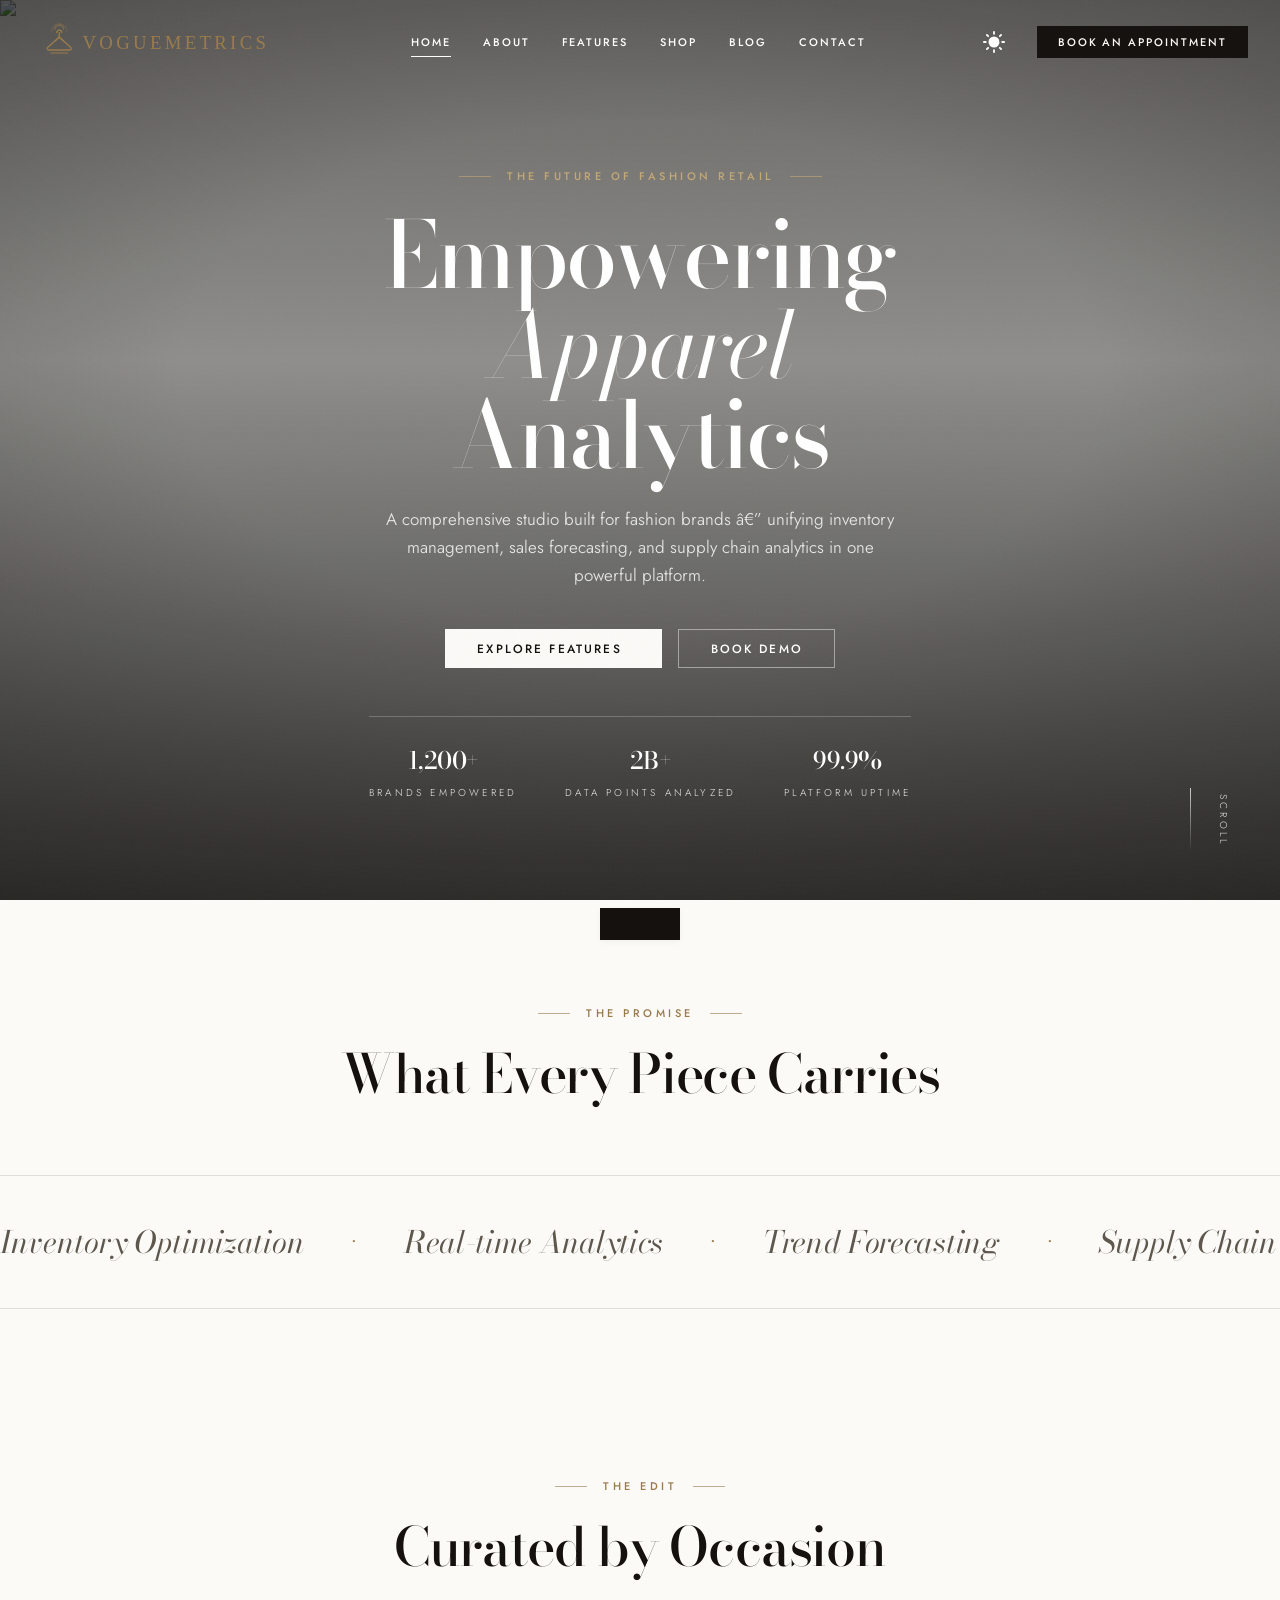
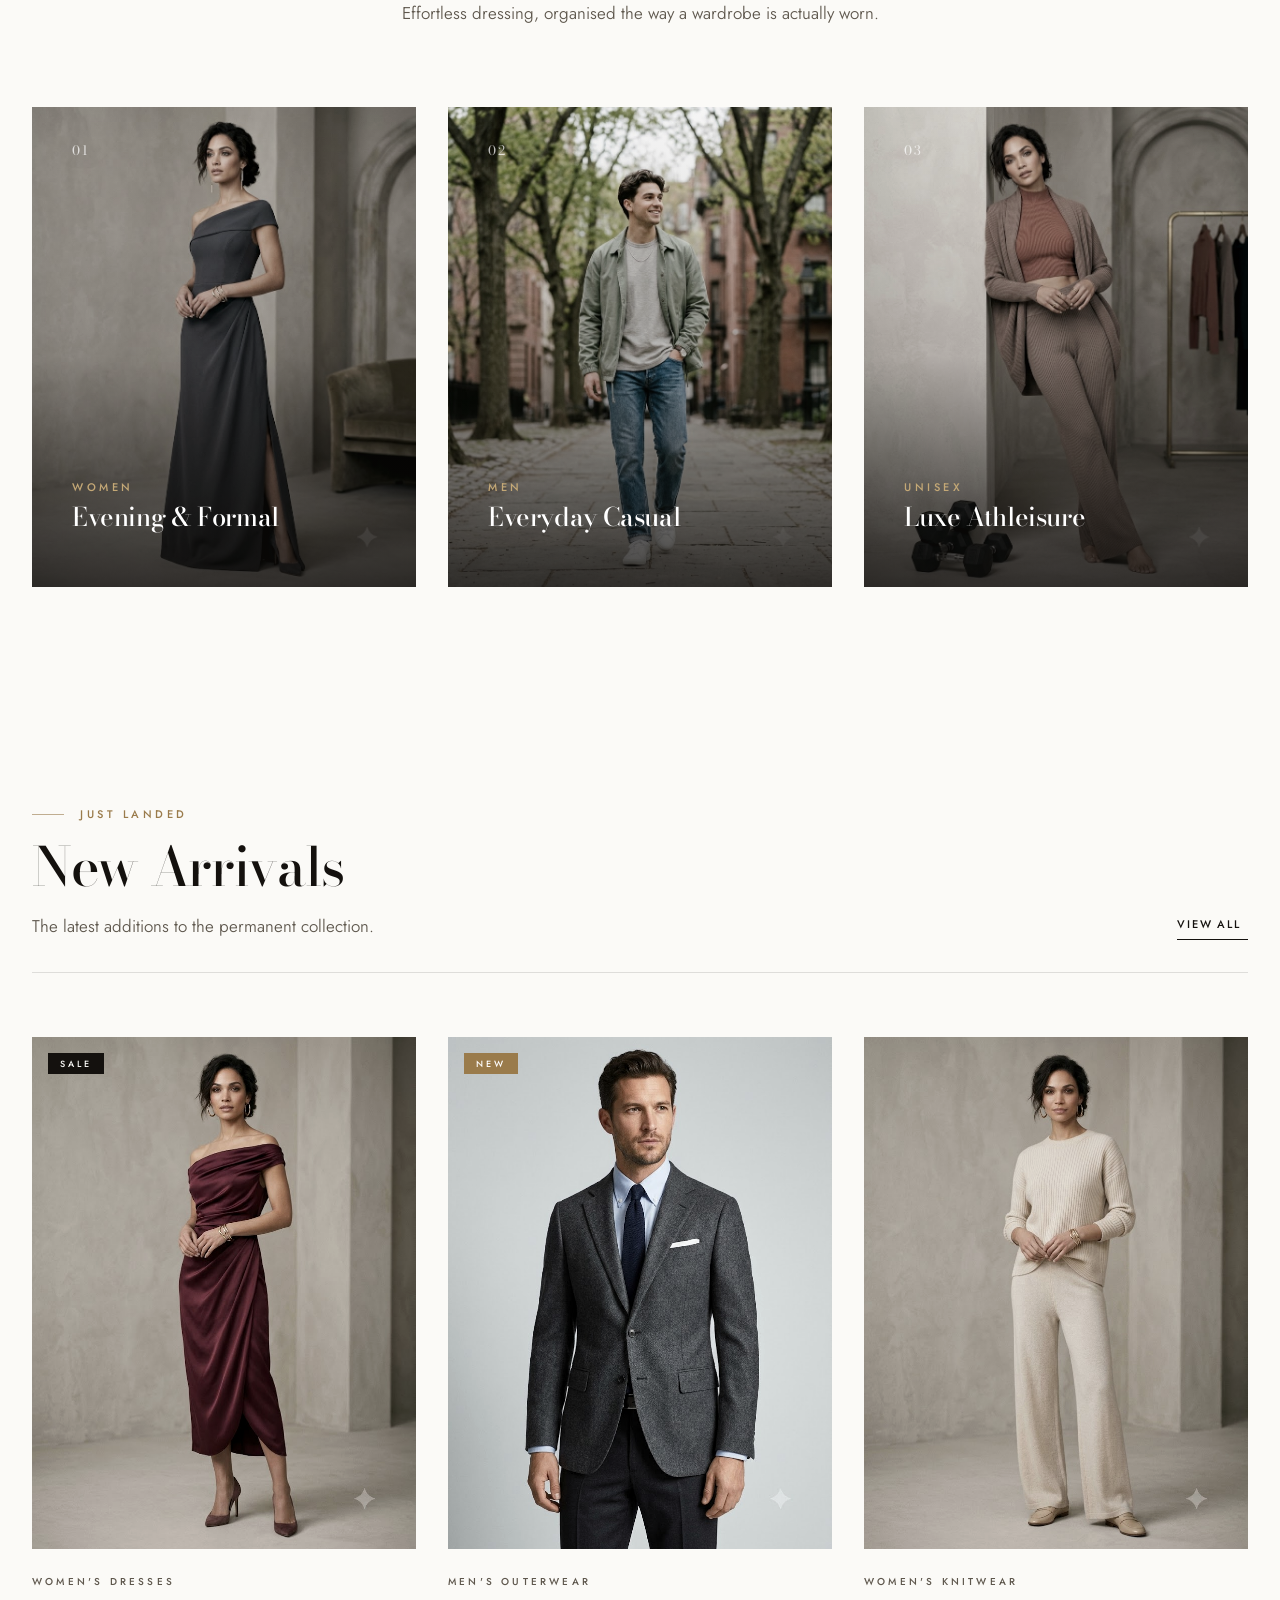
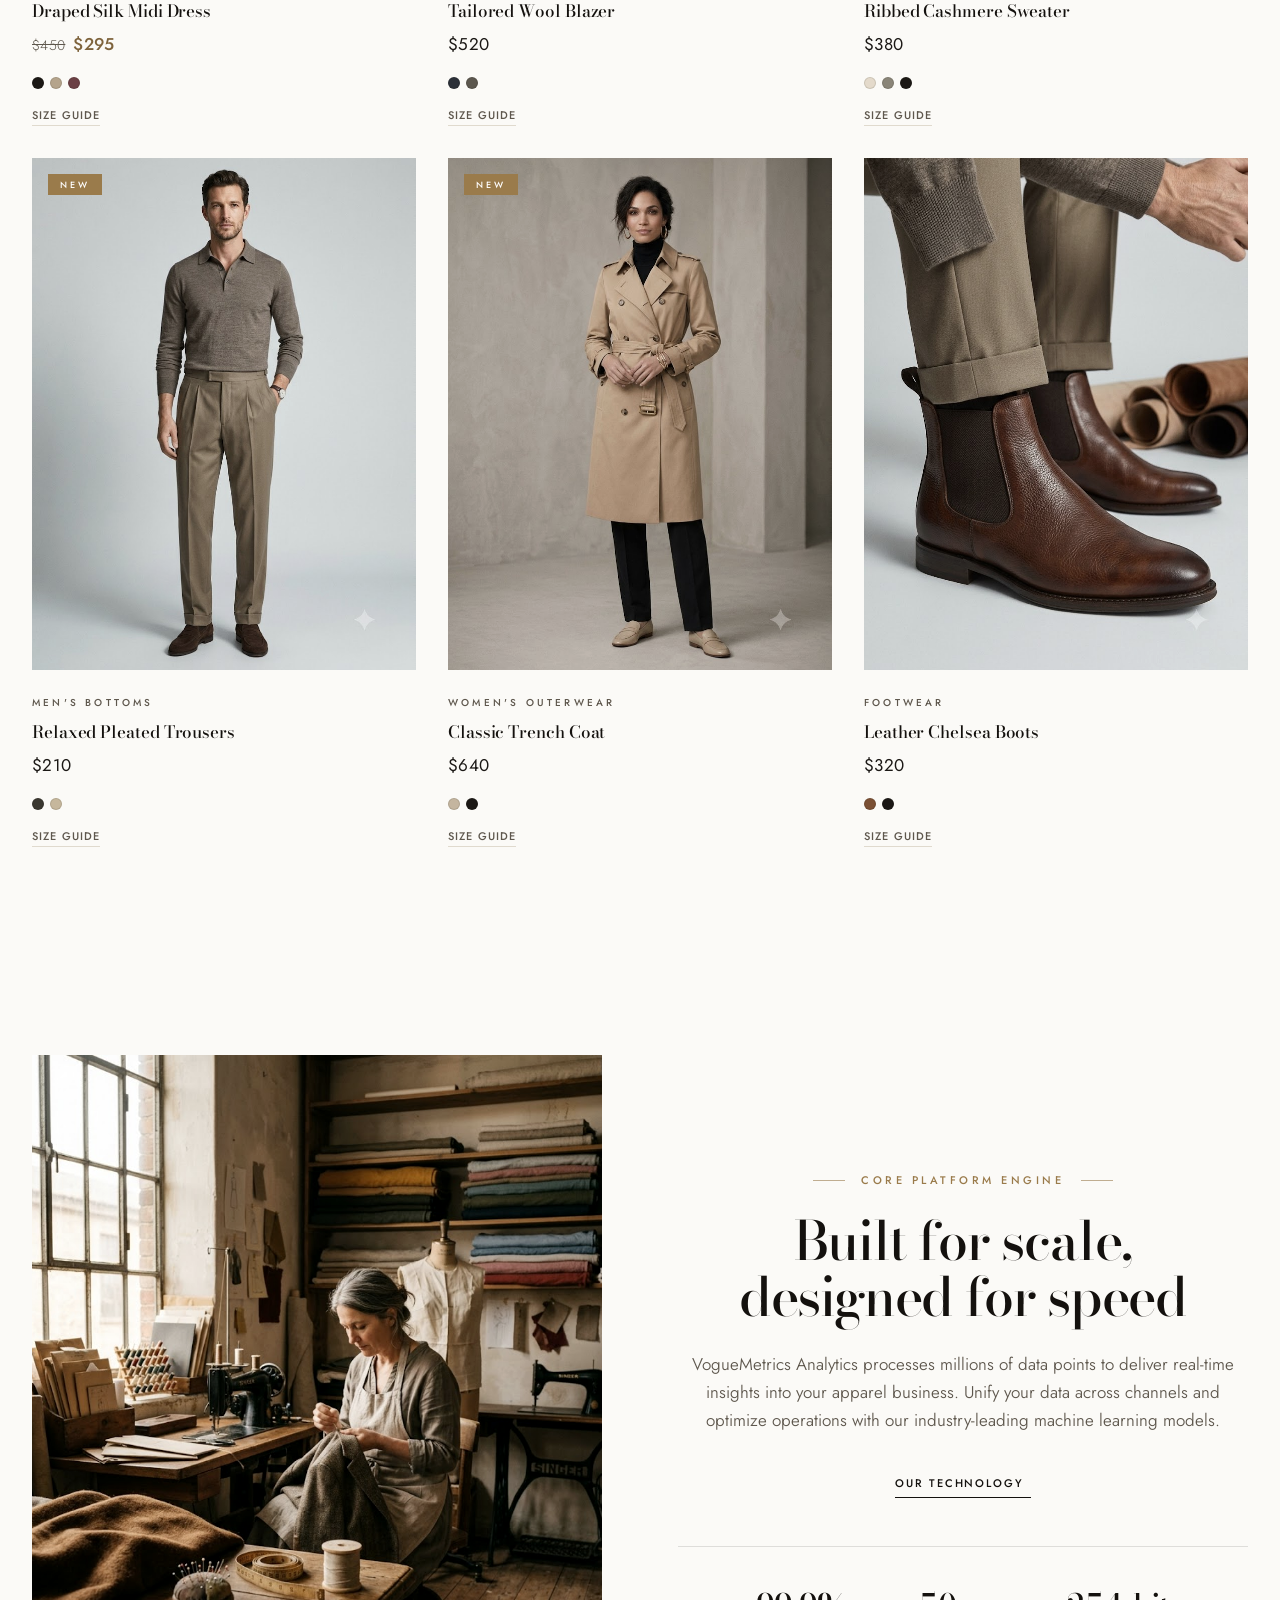
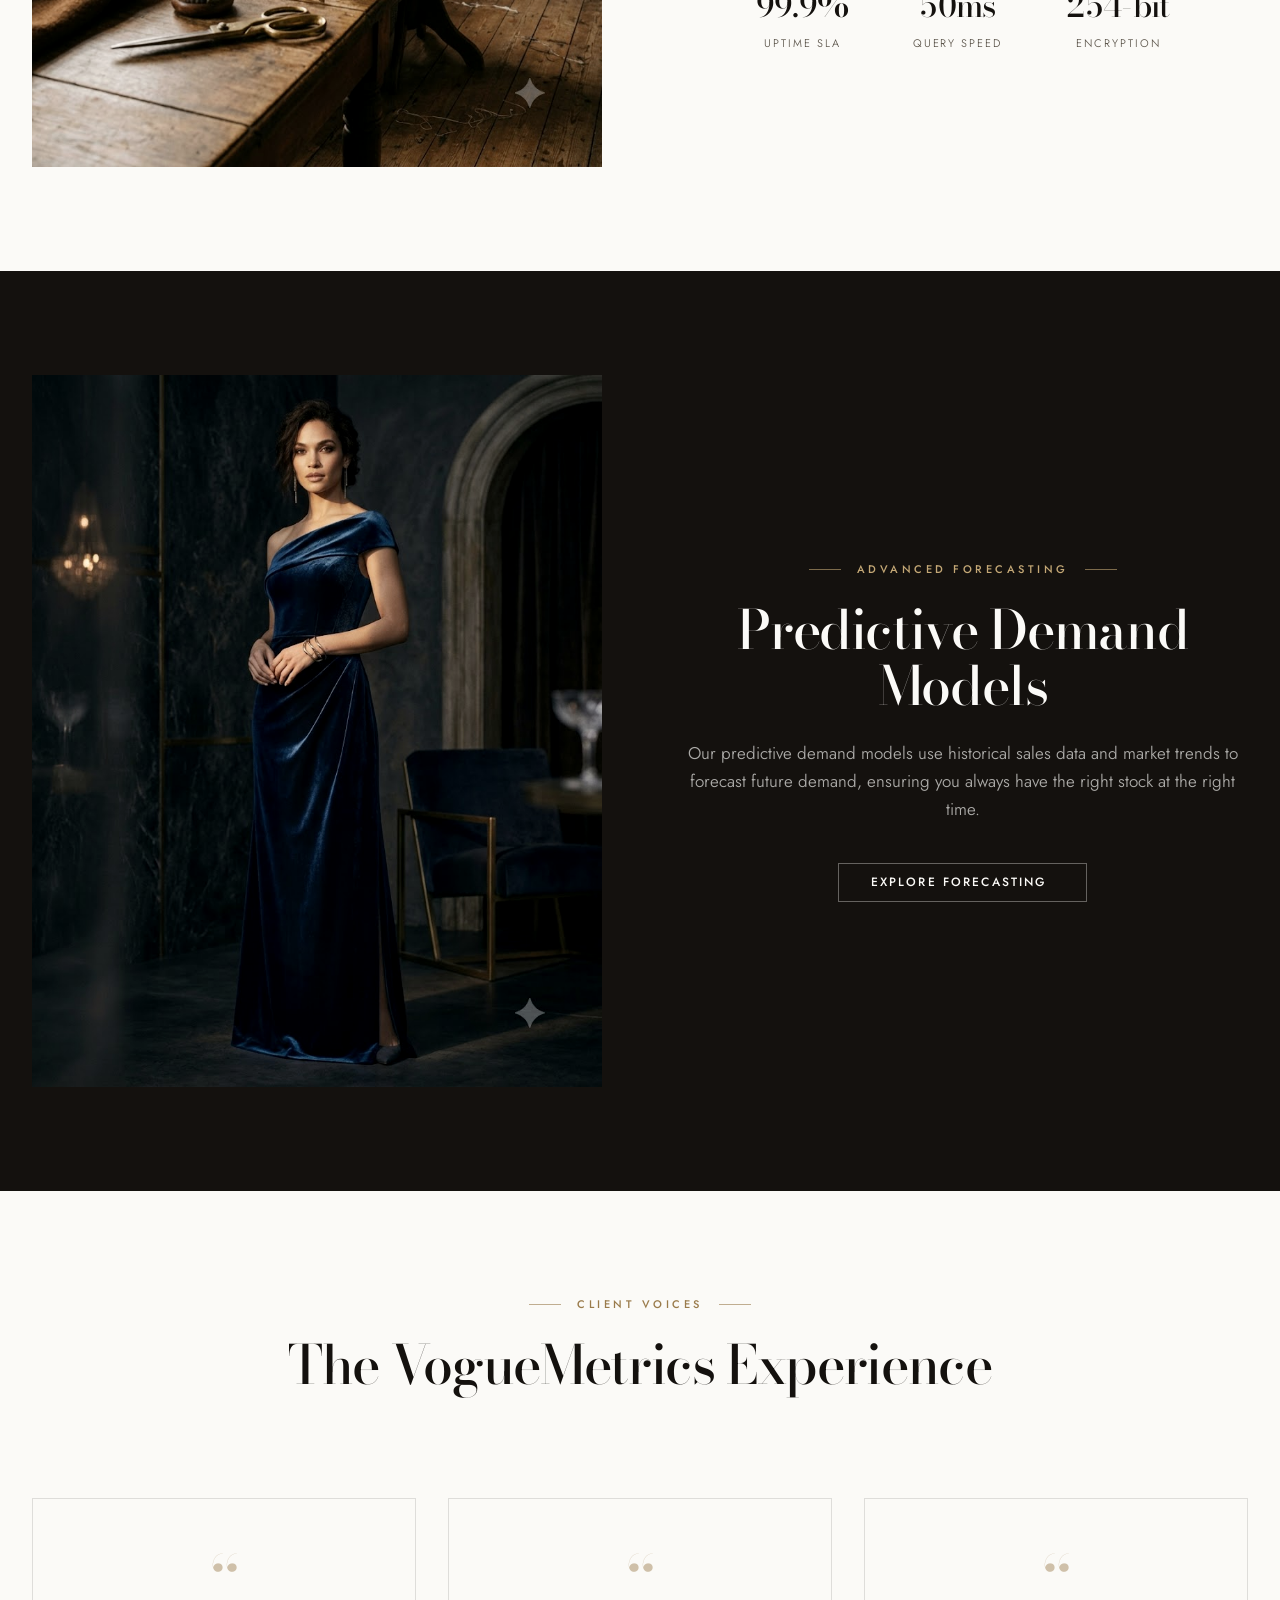
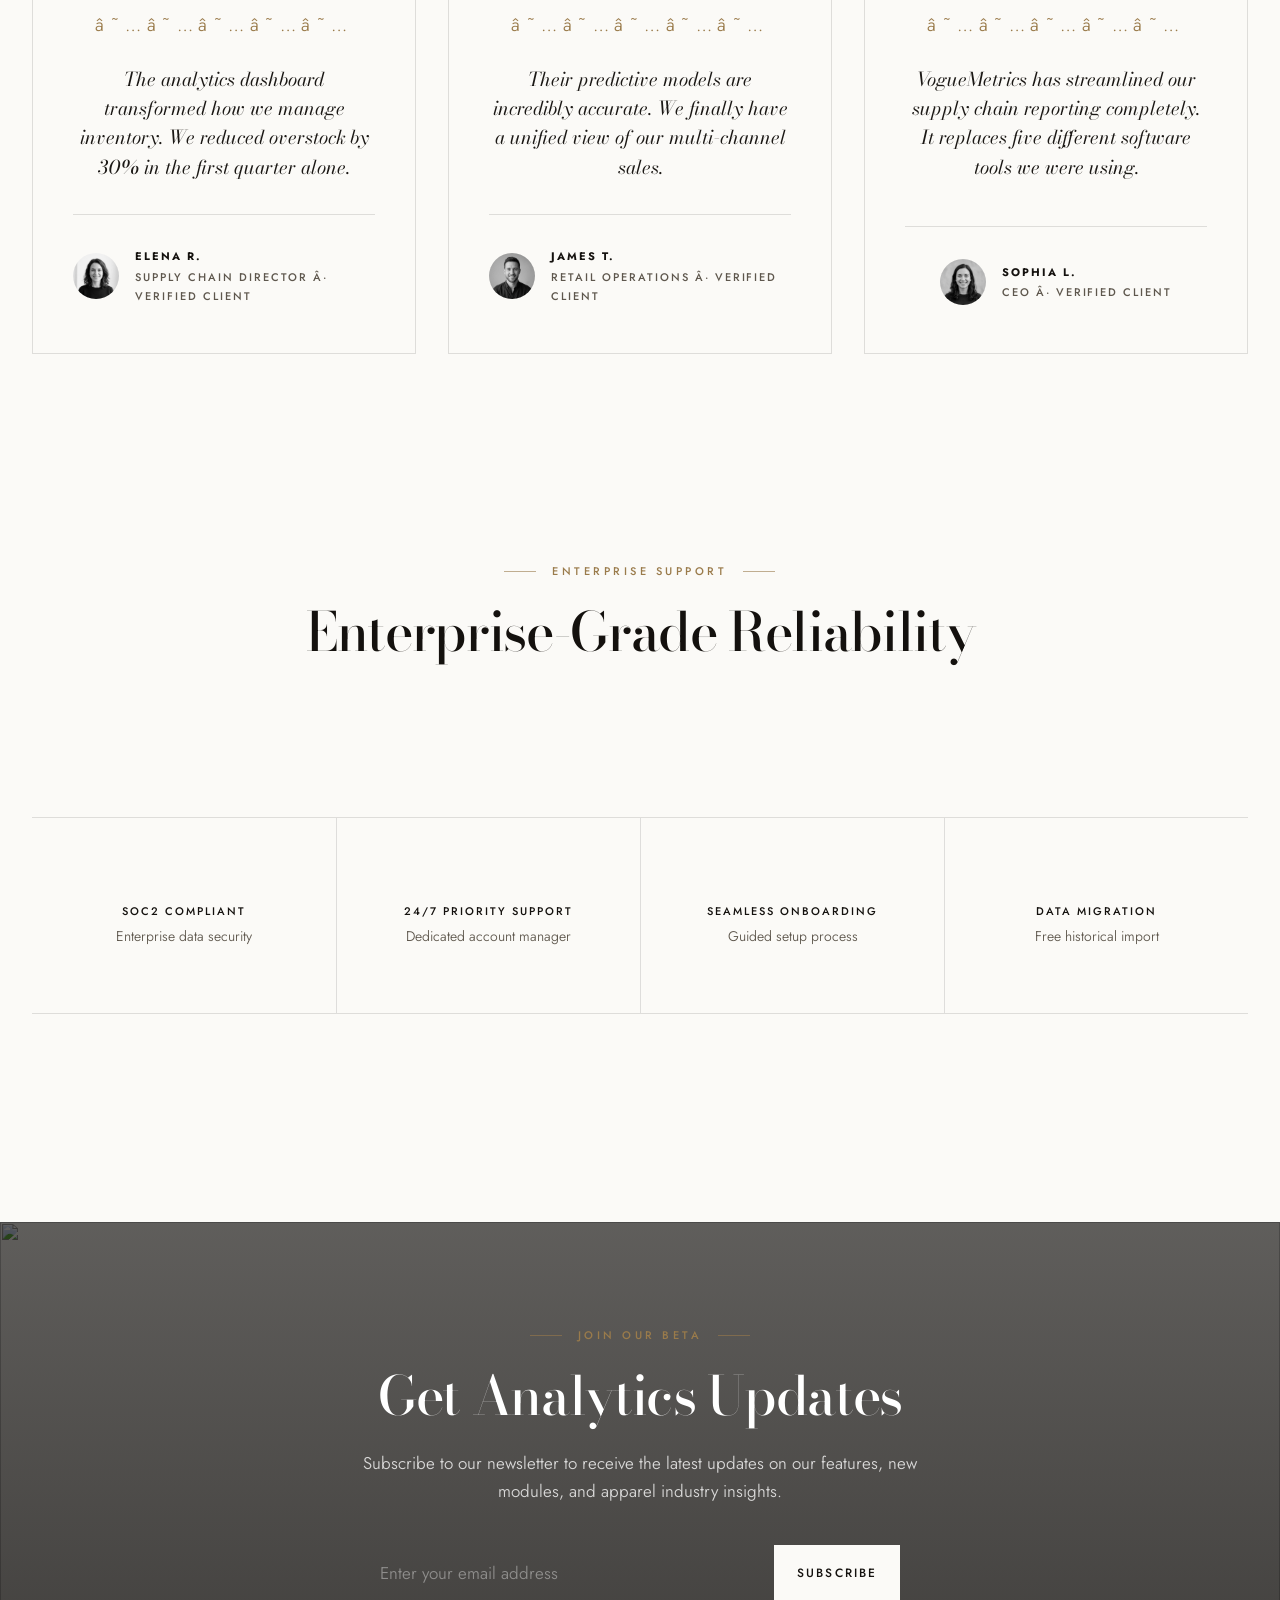
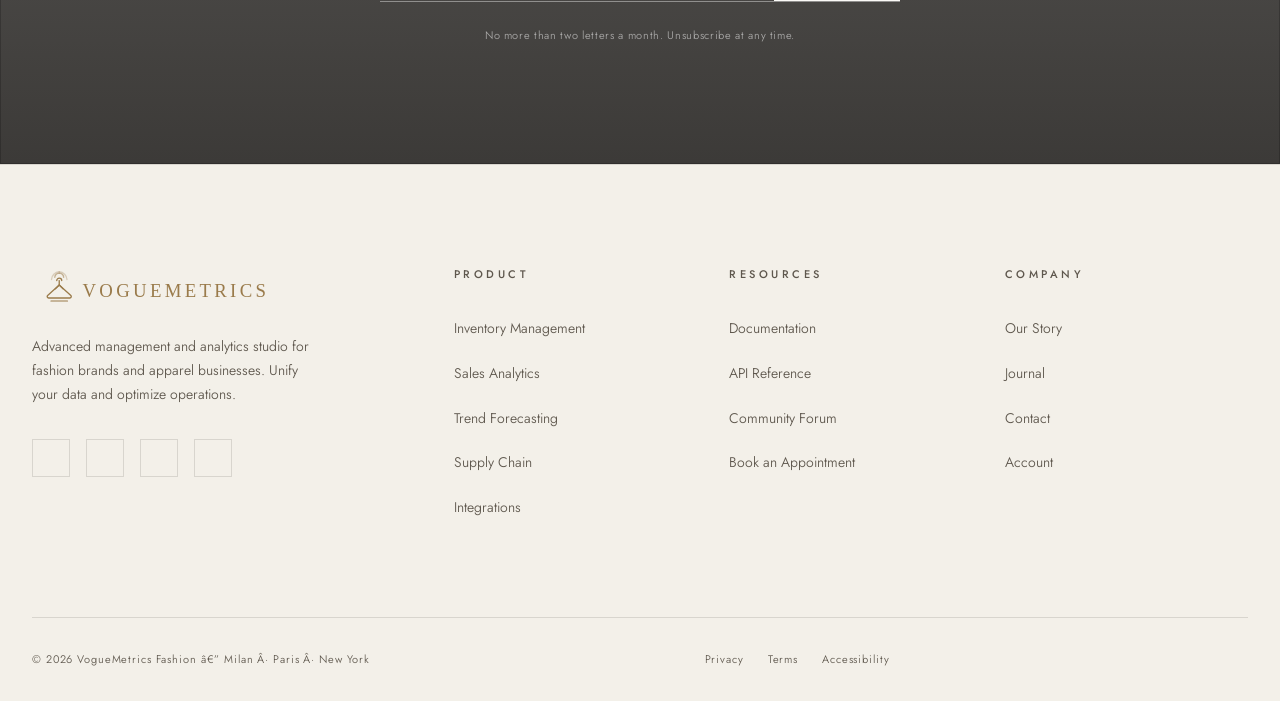
==== index.html @ 70f8d391 "Update branding to VogueMetrics, enhance B2B Analytics features, standardize navbars and hero sectio" ====
<!DOCTYPE html>
<html lang="en" data-theme="light" dir="ltr">

<head>
  <meta charset="UTF-8">
  <meta name="viewport" content="width=device-width, initial-scale=1.0">
  <title>VogueMetrics | Fashion Apparel Management & Analytics Studio</title>
  <meta name="description"
    content="VogueMetrics is a modern luxury fashion management and analytics studio. Discover powerful tools to streamline apparel business, from inventory to sales.">
  <meta name="theme-color" content="#14110E">

  <!-- Fonts -->
  <link rel="icon" href="assets/images/favicon.svg" type="image/svg+xml">
  <link rel="preconnect" href="https://fonts.googleapis.com">
  <link rel="preconnect" href="https://fonts.gstatic.com" crossorigin>

  <!-- CSS -->
  <link rel="stylesheet" href="assets/css/style.css">
  <link rel="stylesheet" href="assets/css/rtl.css">

  <!-- Icons (Phosphor) -->
  <script src="https://unpkg.com/@phosphor-icons/web"></script>

  <!-- Google Analytics Placeholder -->
  <!-- GA_TAG -->

  <!-- JSON-LD -->
  <script type="application/ld+json">
  {
    "@context": "https://schema.org",
    "@type": "Store",
    "name": "VogueMetrics Fashion",
    "image": "https://images.unsplash.com/photo-1490481651871-ab68de25d43d",
    "description": "Modern luxury ready-to-wear, tailoring and accessories.",
    "telephone": "+1-800-555-0199"
  }
  </script>
</head>

<body class="nav-overlay">


  <!-- Drawer Overlay -->
  <div class="drawer-overlay"></div>

  <!-- Mobile Drawer -->
  <aside class="drawer" aria-label="Mobile navigation">
    <div class="drawer-header">
      <span class="logo"><img src="assets/images/voguemetrics-logo.svg" alt="VogueMetrics"></span>
      <button class="drawer-close" aria-label="Close menu"><i class="ph ph-x"></i></button>
    </div>
    <nav class="drawer-links">
      <a href="index.html" class="active">Home</a>
      <a href="about.html">About</a>
      <a href="features.html">Features</a>
      <a href="shop.html">Shop</a>
      <a href="blog.html">Blog</a>
      <a href="contact.html">Contact</a>
    </nav>
    <div class="drawer-actions">
      <div class="drawer-utility">
        <button class="theme-toggle" aria-label="Toggle theme"></button>
        <span class="drawer-meta">Appearance &amp; Direction</span>
      </div>
      <a href="contact.html#enquiry" class="btn btn-primary btn-full">Book an Appointment</a>
      <p class="drawer-meta">Client Care â€” +1 800 555 0199</p>
    </div>
  </aside>

  <!-- Navbar -->
  <header class="navbar">
    <div class="container">
      <a href="index.html" class="logo"><img src="assets/images/voguemetrics-logo.svg" alt="VogueMetrics"></a>
      <nav class="nav-links" aria-label="Primary">
        <a href="index.html" class="active">Home</a>
        <a href="about.html">About</a>
        <a href="features.html">Features</a>
        <a href="shop.html">Shop</a>
        <a href="blog.html">Blog</a>
        <a href="contact.html">Contact</a>
      </nav>
      <div class="nav-actions">
        <button class="theme-toggle" aria-label="Toggle dark mode"></button>
        <a href="contact.html#enquiry" class="btn btn-sm btn-primary desk-only">Book an Appointment</a>
        <button class="hamburger" aria-label="Open menu"><i class="ph ph-list"></i></button>
      </div>
    </div>
  </header>

  <main>

    <!-- ==================== HERO ==================== -->
    <section class="hero light-text">
      <div class="hero-media">
        <img src="https://images.unsplash.com/photo-1551288049-bebda4e38f71?auto=format&fit=crop&q=80&w=2400"
          alt="VogueMetrics Analytics Dashboard" fetchpriority="high">
      </div>
      <div class="hero-overlay"></div>

      <div class="hero-content centered">
        <div class="hero-inner">
          <span class="eyebrow centered" data-reveal>The Future of Fashion Retail</span>

          <h1 class="display reveal-lines">
            <span class="line"><span style="--line:0">Empowering</span></span>
            <span class="line"><span style="--line:1"><em class="italic-accent">Apparel</em></span></span>
            <span class="line"><span style="--line:2">Analytics</span></span>
          </h1>

          <p class="subtext hero-lede" data-reveal style="--reveal-delay:3">
            A comprehensive studio built for fashion brands â€” unifying inventory management, sales forecasting, and supply chain analytics in one powerful platform.
          </p>

          <div class="hero-actions" data-reveal="fade">
            <a href="features.html" class="btn btn-light">Explore Features <i class="ph ph-arrow-right"></i></a>
            <a href="contact.html" class="btn btn-ghost-light">Book Demo</a>
          </div>

          <div class="hero-meta" data-reveal="fade">
            <div><strong>1,200+</strong><span>Brands Empowered</span></div>
            <div><strong>2B+</strong><span>Data Points Analyzed</span></div>
            <div><strong>99.9%</strong><span>Platform Uptime</span></div>
          </div>
        </div>
      </div>

      <a href="#edit" class="scroll-cue" aria-label="Scroll to content">Scroll</a>
    </section>

    <!-- ==================== THE PROMISE ==================== -->
    <!-- Heading sits in a container; the marquee stays full-bleed beneath it. -->
    <section id="promise" style="padding-bottom:var(--space-8)">
      <div class="container">
        <div class="section-header centered" style="margin-bottom:var(--space-6)">
          <span class="eyebrow centered" data-reveal>The Promise</span>
          <h2 data-reveal style="--reveal-delay:1">What Every Piece Carries</h2>
        </div>
      </div>

      <div class="marquee" aria-hidden="true">
        <div class="marquee-track">
          <span>Inventory Optimization</span>
          <span>Real-time Analytics</span>
          <span>Trend Forecasting</span>
          <span>Supply Chain Visibility</span>
          <span>Inventory Optimization</span>
          <span>Real-time Analytics</span>
          <span>Trend Forecasting</span>
          <span>Supply Chain Visibility</span>
        </div>
      </div>
    </section>

    <!-- ==================== CURATED BY OCCASION ==================== -->
    <section class="container" id="edit">
      <div class="section-header centered">
        <span class="eyebrow centered" data-reveal>The Edit</span>
        <h2 data-reveal style="--reveal-delay:1">Curated by Occasion</h2>
        <p class="subtext" data-reveal style="--reveal-delay:2">Effortless dressing, organised the way a wardrobe is
          actually worn.</p>
      </div>

      <div class="grid grid-3">

        <a href="shop.html?gender=women&occasion=formal" class="tile" data-reveal>
          <span class="tile-index">01</span>
          <div class="tile-img">
            <img src="assets/images/edit-women-formal.jpg" alt="Women's evening and formal wear" loading="lazy">
          </div>
          <div class="tile-body">
            <span class="eyebrow no-rule">Women</span>
            <h3>Evening &amp; Formal</h3>
            <span class="tile-cta">Discover <i class="ph ph-arrow-up-right"></i></span>
          </div>
        </a>

        <a href="shop.html?gender=men&occasion=casual" class="tile" data-reveal style="--reveal-delay:1">
          <span class="tile-index">02</span>
          <div class="tile-img">
            <img src="assets/images/edit-men-casual.jpg" alt="Men's everyday casual wear" loading="lazy">
          </div>
          <div class="tile-body">
            <span class="eyebrow no-rule">Men</span>
            <h3>Everyday Casual</h3>
            <span class="tile-cta">Discover <i class="ph ph-arrow-up-right"></i></span>
          </div>
        </a>

        <a href="shop.html?gender=women&occasion=athleisure" class="tile" data-reveal style="--reveal-delay:2">
          <span class="tile-index">03</span>
          <div class="tile-img">
            <img src="assets/images/edit-luxe-athleisure.jpg" alt="Luxe athleisure" loading="lazy">
          </div>
          <div class="tile-body">
            <span class="eyebrow no-rule">Unisex</span>
            <h3>Luxe Athleisure</h3>
            <span class="tile-cta">Discover <i class="ph ph-arrow-up-right"></i></span>
          </div>
        </a>

      </div>
    </section>

    <!-- ==================== NEW ARRIVALS ==================== -->
    <section class="container" id="new">
      <div class="section-head-split" data-reveal>
        <div>
          <span class="eyebrow">Just Landed</span>
          <h2>New Arrivals</h2>
          <p class="subtext">The latest additions to the permanent collection.</p>
        </div>
        <a href="shop.html" class="link-arrow">View All <i class="ph ph-arrow-right"></i></a>
      </div>

      <div class="grid grid-4 product-grid" id="arrivals-grid">

        <article class="card product-card" data-reveal>
          <div class="card-media">
            <a href="shop.html" class="card-img-wrapper">
              <img src="assets/images/new-silk-midi-dress.jpg" alt="Draped Silk Midi Dress" loading="lazy">
            </a>
            <span class="product-badge sale">Sale</span>
            <button class="wishlist" aria-label="Save Draped Silk Midi Dress"><i class="ph ph-heart"></i></button>
            <div class="quick-add"><button class="quick-add-btn">Add to Bag</button></div>
          </div>
          <div class="card-inner">
            <span class="product-category">Women's Dresses</span>
            <a href="shop.html">
              <h3 class="product-title">Draped Silk Midi Dress</h3>
            </a>
            <div class="price"><span class="price-original">$450</span> <span class="price-sale">$295</span></div>
            <div class="product-swatches" aria-hidden="true">
              <span class="swatch" style="background:#1B1815"></span>
              <span class="swatch" style="background:#B5A48C"></span>
              <span class="swatch" style="background:#6B3F44"></span>
            </div>
            <div class="product-actions">
              <button class="size-guide-btn" data-garment-type="dresses">Size Guide</button>
            </div>
          </div>
        </article>

        <article class="card product-card" data-reveal style="--reveal-delay:1">
          <div class="card-media">
            <a href="shop.html" class="card-img-wrapper">
              <img src="assets/images/new-wool-blazer.jpg" alt="Tailored Wool Blazer" loading="lazy">
            </a>
            <span class="product-badge new">New</span>
            <button class="wishlist" aria-label="Save Tailored Wool Blazer"><i class="ph ph-heart"></i></button>
            <div class="quick-add"><button class="quick-add-btn">Add to Bag</button></div>
          </div>
          <div class="card-inner">
            <span class="product-category">Men's Outerwear</span>
            <a href="shop.html">
              <h3 class="product-title">Tailored Wool Blazer</h3>
            </a>
            <div class="price">$520</div>
            <div class="product-swatches" aria-hidden="true">
              <span class="swatch" style="background:#2C3038"></span>
              <span class="swatch" style="background:#5C574E"></span>
            </div>
            <div class="product-actions">
              <button class="size-guide-btn" data-garment-type="tops">Size Guide</button>
            </div>
          </div>
        </article>

        <article class="card product-card" data-reveal style="--reveal-delay:2">
          <div class="card-media">
            <a href="shop.html" class="card-img-wrapper">
              <img src="assets/images/new-cashmere-sweater.jpg" alt="Ribbed Cashmere Sweater" loading="lazy">
            </a>
            <button class="wishlist" aria-label="Save Ribbed Cashmere Sweater"><i class="ph ph-heart"></i></button>
            <div class="quick-add"><button class="quick-add-btn">Add to Bag</button></div>
          </div>
          <div class="card-inner">
            <span class="product-category">Women's Knitwear</span>
            <a href="shop.html">
              <h3 class="product-title">Ribbed Cashmere Sweater</h3>
            </a>
            <div class="price">$380</div>
            <div class="product-swatches" aria-hidden="true">
              <span class="swatch" style="background:#E4DACB"></span>
              <span class="swatch" style="background:#8A8578"></span>
              <span class="swatch" style="background:#1B1815"></span>
            </div>
            <div class="product-actions">
              <button class="size-guide-btn" data-garment-type="tops">Size Guide</button>
            </div>
          </div>
        </article>

        <article class="card product-card" data-reveal style="--reveal-delay:3">
          <div class="card-media">
            <a href="shop.html" class="card-img-wrapper">
              <img src="assets/images/new-pleated-trousers.jpg" alt="Relaxed Pleated Trousers" loading="lazy">
            </a>
            <span class="product-badge new">New</span>
            <button class="wishlist" aria-label="Save Relaxed Pleated Trousers"><i class="ph ph-heart"></i></button>
            <div class="quick-add"><button class="quick-add-btn">Add to Bag</button></div>
          </div>
          <div class="card-inner">
            <span class="product-category">Men's Bottoms</span>
            <a href="shop.html">
              <h3 class="product-title">Relaxed Pleated Trousers</h3>
            </a>
            <div class="price">$210</div>
            <div class="product-swatches" aria-hidden="true">
              <span class="swatch" style="background:#3A3730"></span>
              <span class="swatch" style="background:#C6B79C"></span>
            </div>
            <div class="product-actions">
              <button class="size-guide-btn" data-garment-type="bottoms">Size Guide</button>
            </div>
          </div>
        </article>

        <article class="card product-card" data-reveal style="--reveal-delay:4">
          <div class="card-media">
            <a href="shop.html" class="card-img-wrapper">
              <img src="assets/images/new-trench-coat.jpg" alt="Classic Trench Coat" loading="lazy">
            </a>
            <span class="product-badge new">New</span>
            <button class="wishlist" aria-label="Save Classic Trench Coat"><i class="ph ph-heart"></i></button>
            <div class="quick-add"><button class="quick-add-btn">Add to Bag</button></div>
          </div>
          <div class="card-inner">
            <span class="product-category">Women's Outerwear</span>
            <a href="shop.html">
              <h3 class="product-title">Classic Trench Coat</h3>
            </a>
            <div class="price">$640</div>
            <div class="product-swatches" aria-hidden="true">
              <span class="swatch" style="background:#C4B59F"></span>
              <span class="swatch" style="background:#1B1815"></span>
            </div>
            <div class="product-actions">
              <button class="size-guide-btn" data-garment-type="tops">Size Guide</button>
            </div>
          </div>
        </article>

        <article class="card product-card" data-reveal style="--reveal-delay:5">
          <div class="card-media">
            <a href="shop.html" class="card-img-wrapper">
              <img src="assets/images/new-chelsea-boots.jpg" alt="Leather Chelsea Boots" loading="lazy">
            </a>
            <button class="wishlist" aria-label="Save Leather Chelsea Boots"><i class="ph ph-heart"></i></button>
            <div class="quick-add"><button class="quick-add-btn">Add to Bag</button></div>
          </div>
          <div class="card-inner">
            <span class="product-category">Footwear</span>
            <a href="shop.html">
              <h3 class="product-title">Leather Chelsea Boots</h3>
            </a>
            <div class="price">$320</div>
            <div class="product-swatches" aria-hidden="true">
              <span class="swatch" style="background:#7B5034"></span>
              <span class="swatch" style="background:#1B1815"></span>
            </div>
            <div class="product-actions">
              <button class="size-guide-btn" data-garment-type="footwear">Size Guide</button>
            </div>
          </div>
        </article>

      </div>
    </section>

    <!-- ==================== ATELIER / CRAFT ==================== -->
    <section class="container" id="craft">
      <div class="split" id="craft-split">
        <div class="split-media" data-reveal>
          <img src="assets/images/craft-atelier-interior.jpg" alt="Inside the VogueMetrics atelier" loading="lazy">
        </div>
        <div class="split-body centered" data-reveal style="--reveal-delay:1">
          <span class="eyebrow centered">Core Platform Engine</span>
          <h2>Built for scale,<br>designed for speed</h2>
          <p class="subtext">
            VogueMetrics Analytics processes millions of data points to deliver real-time insights into your apparel business. Unify your data across channels and optimize operations with our industry-leading machine learning models.
          </p>
          <a href="about.html" class="link-arrow">Our Technology <i class="ph ph-arrow-right"></i></a>

          <div class="stat-line">
            <div><strong>99.9%</strong><span>Uptime SLA</span></div>
            <div><strong>50ms</strong><span>Query Speed</span></div>
            <div><strong>256-bit</strong><span>Encryption</span></div>
          </div>
        </div>
      </div>
    </section>

    <!-- ==================== EVENING EDIT (DARK BAND) ==================== -->
    <section class="band-dark" id="evening">
      <div class="container split" id="evening-split">
        <div class="split-media" data-reveal>
          <img src="assets/images/evening-edit-hero.jpg" alt="Evening wear editorial" loading="lazy">
        </div>
        <div class="split-body centered" data-reveal style="--reveal-delay:1">
          <span class="eyebrow centered">Advanced Forecasting</span>
          <h2>Predictive Demand Models</h2>
          <p class="subtext">
            Our predictive demand models use historical sales data and market trends to forecast future demand, ensuring you always have the right stock at the right time.
          </p>
          <a href="features.html" class="btn btn-outline">Explore Forecasting <i
              class="ph ph-arrow-right"></i></a>
        </div>
      </div>
    </section>

    <!-- ==================== TESTIMONIALS ==================== -->
    <section class="container" id="testimonials">
      <div class="section-header centered">
        <span class="eyebrow centered" data-reveal>Client Voices</span>
        <h2 data-reveal style="--reveal-delay:1">The VogueMetrics Experience</h2>
      </div>

      <div class="grid grid-3" id="testimonials-grid">
        <figure class="quote-card" data-reveal>
          <div class="quote-mark" aria-hidden="true">&ldquo;</div>
          <div class="quote-stars" aria-label="5 out of 5 stars">â˜…â˜…â˜…â˜…â˜…</div>
          <blockquote>The analytics dashboard transformed how we manage inventory. We reduced overstock by 30% in the first quarter alone.</blockquote>
          <figcaption class="quote-author">
            <img class="quote-avatar" src="assets/images/avatar-elena-r.jpg" alt="Elena R." loading="lazy">
            <span><strong>Elena R.</strong>Supply Chain Director Â· Verified Client</span>
          </figcaption>
        </figure>

        <figure class="quote-card" data-reveal style="--reveal-delay:1">
          <div class="quote-mark" aria-hidden="true">&ldquo;</div>
          <div class="quote-stars" aria-label="5 out of 5 stars">â˜…â˜…â˜…â˜…â˜…</div>
          <blockquote>Their predictive models are incredibly accurate. We finally have a unified view of our multi-channel sales.</blockquote>
          <figcaption class="quote-author">
            <img class="quote-avatar" src="assets/images/avatar-james-t.jpg" alt="James T." loading="lazy">
            <span><strong>James T.</strong>Retail Operations Â· Verified Client</span>
          </figcaption>
        </figure>

        <figure class="quote-card" data-reveal style="--reveal-delay:2">
          <div class="quote-mark" aria-hidden="true">&ldquo;</div>
          <div class="quote-stars" aria-label="5 out of 5 stars">â˜…â˜…â˜…â˜…â˜…</div>
          <blockquote>VogueMetrics has streamlined our supply chain reporting completely. It replaces five different software tools we were using.
          </blockquote>
          <figcaption class="quote-author">
            <img class="quote-avatar" src="assets/images/avatar-sophia-l.jpg" alt="Sophia L." loading="lazy">
            <span><strong>Sophia L.</strong>CEO Â· Verified Client</span>
          </figcaption>
        </figure>
      </div>
    </section>
    <!-- ==================== SERVICES ==================== -->
    <section class="container" id="services">
      <div class="section-header centered">
        <span class="eyebrow centered" data-reveal>Enterprise Support</span>
        <h2 data-reveal style="--reveal-delay:1">Enterprise-Grade Reliability</h2>
        <p class="subtext" data-reveal style="--reveal-delay:2">We prioritize your data security and operational success.
        </p>
      </div>
      <div class="feature-row" data-reveal="fade">
        <div class="feature-item">
          <i class="ph ph-shield-check"></i>
          <h4>SOC2 Compliant</h4>
          <p>Enterprise data security</p>
        </div>
        <div class="feature-item">
          <i class="ph ph-headset"></i>
          <h4>24/7 Priority Support</h4>
          <p>Dedicated account manager</p>
        </div>
        <div class="feature-item">
          <i class="ph ph-users"></i>
          <h4>Seamless Onboarding</h4>
          <p>Guided setup process</p>
        </div>
        <div class="feature-item">
          <i class="ph ph-database"></i>
          <h4>Data Migration</h4>
          <p>Free historical import</p>
        </div>
      </div>
    </section>

    <!-- ==================== NEWSLETTER ==================== -->
    <section class="newsletter">
      <div class="newsletter-media">
        <img src="https://images.unsplash.com/photo-1445205170230-053b83016050?auto=format&fit=crop&w=2000&q=80" alt=""
          loading="lazy">
      </div>
      <div class="container">
        <div class="newsletter-inner centered" data-reveal>
          <span class="eyebrow centered">Join our beta</span>
          <h2>Get Analytics Updates</h2>
          <p class="subtext">Subscribe to our newsletter to receive the latest updates on our features, new modules, and apparel industry insights.</p>
          <!-- Mailchimp Embed Placeholder -->
          <form class="newsletter-form" data-validate novalidate>
            <input type="email" class="form-control" placeholder="Enter your email address" aria-label="Email address"
              required>
            <button type="submit" class="btn btn-light">Subscribe</button>
          </form>
          <p class="newsletter-note">No more than two letters a month. Unsubscribe at any time.</p>
        </div>
      </div>
    </section>

  </main>

  <!-- ==================== FOOTER ==================== -->
  <footer class="footer">
    <div class="container">
      <div class="footer-grid">
        <div class="footer-col">
          <a href="index.html" class="logo"><img src="assets/images/voguemetrics-logo.svg" alt="VogueMetrics"></a>
          <p class="footer-about">Advanced management and analytics studio for fashion brands and apparel businesses. Unify your data and optimize operations.</p>
          <div class="footer-social">
            <a href="#" aria-label="Instagram"><i class="ph ph-instagram-logo"></i></a>
            <a href="#" aria-label="Pinterest"><i class="ph ph-pinterest-logo"></i></a>
            <a href="#" aria-label="YouTube"><i class="ph ph-youtube-logo"></i></a>
            <a href="#" aria-label="LinkedIn"><i class="ph ph-linkedin-logo"></i></a>
          </div>
        </div>
        <div class="footer-col">
          <h4>Product</h4>
          <ul class="footer-links">
            <li><a href="features.html">Inventory Management</a></li>
            <li><a href="features.html">Sales Analytics</a></li>
            <li><a href="features.html">Trend Forecasting</a></li>
            <li><a href="features.html">Supply Chain</a></li>
            <li><a href="features.html#new">Integrations</a></li>
          </ul>
        </div>
        <div class="footer-col">
          <h4>Resources</h4>
          <ul class="footer-links">
            <li><a href="#">Documentation</a></li>
            <li><a href="#">API Reference</a></li>
            <li><a href="contact.html">Community Forum</a></li>
            <li><a href="contact.html">Book an Appointment</a></li>
          </ul>
        </div>
        <div class="footer-col">
          <h4>Company</h4>
          <ul class="footer-links">
            <li><a href="about.html">Our Story</a></li>
            <li><a href="blog.html">Journal</a></li>
            <li><a href="contact.html">Contact</a></li>
            <li><a href="login.html">Account</a></li>
          </ul>
        </div>
      </div>
      <div class="footer-bottom">
        <span>&copy; 2026 VogueMetrics Fashion â€” Milan Â· Paris Â· New York</span>
        <nav>
          <a href="#">Privacy</a>
          <a href="#">Terms</a>
          <a href="#">Accessibility</a>
        </nav>
        <div class="footer-pay" aria-label="Accepted payment methods">
          <i class="ph ph-credit-card"></i>
          <i class="ph ph-apple-logo"></i>
          <i class="ph ph-google-logo"></i>
          <i class="ph ph-paypal-logo"></i>
        </div>
      </div>
    </div>
  </footer>

  <!-- Size Guide Modal -->
  <div class="modal-overlay">
    <div class="modal" role="dialog" aria-modal="true" aria-labelledby="modal-title">
      <button class="modal-close" aria-label="Close modal"><i class="ph ph-x"></i></button>
      <div class="modal-body">
        <!-- Injected via shop.js -->
      </div>
    </div>
  </div>

  <!-- Toast -->
  <div class="toast" role="status" aria-live="polite"><i class="ph ph-check-circle"></i><span></span></div>
  <button class="back-to-top" type="button" aria-label="Back to top"><i class="ph ph-arrow-up"></i></button>


  <script src="assets/js/main.js"></script>
  <script src="assets/js/cart.js"></script>
  <script src="assets/js/shop.js"></script>
</body>

</html>
---- assets/css/style.css ----
﻿@import url('https://fonts.googleapis.com/css2?family=Bodoni+Moda:ital,opsz,wght@0,6..96,400..800;1,6..96,400..600&family=Jost:ital,wght@0,300..600;1,300..500&display=swap');

/* ==========================================================================
   VOGUEMETRICS â€” Design Tokens
   ========================================================================== */
:root {
  /* Surfaces & ink â€” warm neutrals, never pure black/white */
  --color-primary: #14110E;
  --color-secondary: #FBFAF7;
  --color-surface: #F3F0E9;
  --color-surface-2: #EBE6DC;
  --color-border: #E0DACE;
  --color-hairline: rgba(20, 17, 14, 0.12);
  --color-text: #1B1815;
  --color-text-muted: #5E574D;
  --color-ink-inverse: #FBFAF7;

  /* Accent â€” aged brass, not costume gold */
  --color-accent: #9A7B4B;
  --color-accent-soft: #C4A876;
  /* The brass reads as decoration at 3.8:1. Small copy that has to be *read* â€”
     sale prices above all â€” uses this darker cut instead, which clears 4.5:1
     on both the page and the surface tone. */
  --color-accent-text: #7E633C;
  --color-accent-wash: rgba(154, 123, 75, 0.10);

  --color-error: #A93B33;
  --color-success: #3F6B4A;
  --color-overlay: rgba(20, 17, 14, 0.45);

  /* Typography */
  --font-display: 'Bodoni Moda', 'Playfair Display', Georgia, serif;
  --font-body: 'Jost', 'Outfit', -apple-system, BlinkMacSystemFont, sans-serif;
  --font-heading: var(--font-display); /* legacy alias */

  --text-display: clamp(3rem, 7.2vw, 6.75rem);
  --text-h1: clamp(2.75rem, 6.2vw, 5.75rem);
  --text-h2: clamp(2rem, 4.2vw, 3.5rem);
  --text-h3: clamp(1.5rem, 2.4vw, 2.125rem);
  --text-h4: clamp(1.125rem, 1.4vw, 1.375rem);
  --text-lead: clamp(1.0625rem, 1.25vw, 1.25rem);
  --text-body: 1.0625rem;
  --text-small: 0.875rem;
  --text-micro: 0.6875rem;

  --weight-h1: 500;
  --weight-h2: 500;
  --weight-h3: 500;
  --weight-h4: 500;
  --weight-body: 350;
  --weight-bold: 500;

  --lh-heading: 1.04;
  --lh-body: 1.7;

  --track-display: -0.025em;
  --track-eyebrow: 0.32em;
  --track-label: 0.18em;

  /* Spacing */
  --space-1: 8px;
  --space-2: 16px;
  --space-3: 24px;
  --space-4: 32px;
  --space-5: 40px;
  --space-6: 48px;
  --space-8: 64px;
  --space-10: 80px;
  --space-12: 104px;
  --space-16: 152px;

  /* Structure */
  --radius-main: 0px;
  --nav-h: 84px;
  --nav-h-scrolled: 64px;
  --announce-h: 42px;
  --container-width: 1520px;
  --measure: 62ch;

  --shadow-soft: 0 1px 2px rgba(20, 17, 14, 0.04), 0 12px 32px -12px rgba(20, 17, 14, 0.10);
  --shadow-main: 0 2px 4px rgba(20, 17, 14, 0.03), 0 30px 60px -24px rgba(20, 17, 14, 0.18);
  --shadow-lift: 0 2px 6px rgba(20, 17, 14, 0.04), 0 44px 80px -32px rgba(20, 17, 14, 0.26);

  --ease-out: cubic-bezier(0.22, 1, 0.36, 1);
  --ease-inout: cubic-bezier(0.65, 0, 0.35, 1);
  --transition-smooth: all 0.4s cubic-bezier(0.22, 1, 0.36, 1);
}

[data-theme="dark"] {
  --color-primary: #F5F2EC;
  --color-secondary: #0C0B09;
  --color-surface: #14120F;
  --color-surface-2: #1C1915;
  --color-border: #2A2620;
  --color-hairline: rgba(245, 242, 236, 0.14);
  --color-text: #EDE8E0;
  --color-text-muted: #ADA398;
  --color-ink-inverse: #0C0B09;

  --color-accent: #C4A876;
  --color-accent-soft: #DCC79B;
  /* Already 8.6:1 on the dark page â€” no darker cut needed here. */
  --color-accent-text: var(--color-accent);
  --color-accent-wash: rgba(196, 168, 118, 0.12);

  --color-overlay: rgba(0, 0, 0, 0.72);
  --shadow-soft: 0 12px 32px -12px rgba(0, 0, 0, 0.6);
  --shadow-main: 0 30px 60px -24px rgba(0, 0, 0, 0.8);
  --shadow-lift: 0 44px 80px -32px rgba(0, 0, 0, 0.9);
}

/* ==========================================================================
   Base
   ========================================================================== */
*, *::before, *::after { box-sizing: border-box; margin: 0; padding: 0; }

html {
  font-size: 16px;
  scroll-behavior: smooth;
  -webkit-text-size-adjust: 100%;
}

body {
  font-family: var(--font-body);
  font-weight: var(--weight-body);
  font-size: var(--text-body);
  color: var(--color-text);
  background-color: var(--color-secondary);
  line-height: var(--lh-body);
  overflow-x: hidden;
  -webkit-font-smoothing: antialiased;
  -moz-osx-font-smoothing: grayscale;
  font-feature-settings: 'kern' 1, 'liga' 1;
  transition: background-color 0.5s var(--ease-out), color 0.5s var(--ease-out);
}

/* Fine paper grain â€” the detail that reads as "printed", not "templated" */
body::after {
  content: '';
  position: fixed;
  inset: 0;
  z-index: 9999;
  pointer-events: none;
  opacity: 0.028;
  background-image: url("data:image/svg+xml,%3Csvg xmlns='http://www.w3.org/2000/svg' width='240' height='240'%3E%3Cfilter id='n'%3E%3CfeTurbulence type='fractalNoise' baseFrequency='0.82' numOctaves='4' stitchTiles='stitch'/%3E%3C/filter%3E%3Crect width='100%25' height='100%25' filter='url(%23n)'/%3E%3C/svg%3E");
}
[data-theme="dark"] body::after { opacity: 0.045; }

img { max-width: 100%; height: auto; display: block; }
a { color: inherit; text-decoration: none; transition: color 0.35s var(--ease-out), opacity 0.35s var(--ease-out); }
ul { list-style: none; }
button, input, select, textarea { font-family: inherit; font-size: inherit; border: none; outline: none; background: none; color: inherit; }

::selection { background: var(--color-primary); color: var(--color-secondary); }

:focus-visible {
  outline: 1px solid var(--color-accent);
  outline-offset: 3px;
}

::-webkit-scrollbar { width: 10px; height: 10px; }
::-webkit-scrollbar-track { background: var(--color-surface); }
::-webkit-scrollbar-thumb { background: var(--color-border); }
::-webkit-scrollbar-thumb:hover { background: var(--color-accent); }

/* Horizontal longhands only â€” a `padding` shorthand here would out-specify
   the `section` element rule and flatten every section's vertical rhythm. */
.container {
  width: 100%;
  max-width: var(--container-width);
  margin: 0 auto;
  padding-left: var(--space-6);
  padding-right: var(--space-6);
}
.container-narrow { max-width: 900px; margin: 0 auto; }

/* ==========================================================================
   Typography
   ========================================================================== */
h1, h2, h3, h4, h5, h6 {
  font-family: var(--font-display);
  font-optical-sizing: auto;
  line-height: var(--lh-heading);
  color: var(--color-primary);
  margin-bottom: var(--space-3);
  letter-spacing: var(--track-display);
  font-weight: 500;
}
h1 { font-size: var(--text-h1); font-weight: var(--weight-h1); }
h2 { font-size: var(--text-h2); font-weight: var(--weight-h2); text-align: center; }
h3 { font-size: var(--text-h3); font-weight: var(--weight-h3); text-align: center; letter-spacing: -0.015em; }
h4 { font-size: var(--text-h4); font-weight: var(--weight-h4); letter-spacing: -0.01em; }
p { margin-bottom: var(--space-2); }

.display {
  font-size: var(--text-display);
  font-weight: 500;
  line-height: 0.98;
  letter-spacing: -0.03em;
}
.italic-accent { font-style: italic; font-weight: 400; }

.subtext {
  text-align: center;
  font-size: var(--text-lead);
  line-height: 1.65;
  color: var(--color-text-muted);
  max-width: 58ch;
  margin: 0 auto var(--space-8) auto;
  font-weight: 350;
}

/* Eyebrow â€” small caps label with a hairline lead-in */
.eyebrow {
  display: inline-flex;
  align-items: center;
  gap: var(--space-2);
  font-family: var(--font-body);
  font-size: var(--text-micro);
  font-weight: 500;
  letter-spacing: var(--track-eyebrow);
  text-transform: uppercase;
  color: var(--color-accent);
  margin-bottom: var(--space-3);
}
.eyebrow::before {
  content: '';
  width: 32px;
  height: 1px;
  background: currentColor;
  opacity: 0.6;
}
.eyebrow.no-rule::before { display: none; }
.eyebrow.centered { justify-content: center; }
.eyebrow.centered::after {
  content: '';
  width: 32px;
  height: 1px;
  background: currentColor;
  opacity: 0.6;
}

.rule { height: 1px; background: var(--color-border); border: 0; }
.rule-short { width: 56px; height: 1px; background: var(--color-accent); margin: var(--space-3) 0; border: 0; }
.rule-short.centered { margin-left: auto; margin-right: auto; }

/* Prices */
.price {
  font-family: var(--font-body);
  font-size: var(--text-body);
  font-weight: 400;
  letter-spacing: 0.02em;
  display: flex;
  align-items: baseline;
  gap: var(--space-1);
  color: var(--color-text);
}
.price-sale { color: var(--color-accent-text); font-weight: 500; }
.price-original { text-decoration: line-through; color: var(--color-text-muted); font-size: var(--text-small); font-weight: 300; }

/* ==========================================================================
   Buttons & Links
   ========================================================================== */
.btn {
  position: relative;
  display: inline-flex;
  align-items: center;
  justify-content: center;
  gap: 0.7em;
  padding: 1.05em 2.6em;
  font-family: var(--font-body);
  font-size: 0.75rem;
  font-weight: 500;
  line-height: 1;
  text-transform: uppercase;
  letter-spacing: var(--track-label);
  cursor: pointer;
  border-radius: var(--radius-main);
  text-align: center;
  overflow: hidden;
  isolation: isolate;
  border: 1px solid transparent;
  transition: color 0.45s var(--ease-out), border-color 0.45s var(--ease-out), background-color 0.45s var(--ease-out);
}
/* Sweep fill on hover */
.btn::before {
  content: '';
  position: absolute;
  inset: 0;
  z-index: -1;
  transform: translateY(101%);
  transition: transform 0.5s var(--ease-out);
}
.btn:hover::before, .btn:focus-visible::before { transform: translateY(0); }

.btn-primary {
  background-color: var(--color-primary);
  color: var(--color-secondary);
  border-color: var(--color-primary);
}
.btn-primary::before { background-color: var(--color-accent); }
.btn-primary:hover { color: #fff; border-color: var(--color-accent); }

.btn-outline {
  background-color: transparent;
  color: var(--color-primary);
  border-color: var(--color-hairline);
}
.btn-outline::before { background-color: var(--color-primary); }
.btn-outline:hover { color: var(--color-secondary); border-color: var(--color-primary); }

.btn-accent { background-color: var(--color-accent); color: #fff; border-color: var(--color-accent); }
.btn-accent::before { background-color: var(--color-primary); }
.btn-accent:hover { border-color: var(--color-primary); }

/* On dark imagery â€” fixed colours, never theme-flipped */
.btn-light {
  background-color: #FBFAF7;
  color: #14110E;
  border-color: #FBFAF7;
}
.btn-light::before { background-color: var(--color-accent); }
.btn-light:hover { color: #fff; border-color: var(--color-accent); }

.btn-ghost-light {
  background: transparent;
  color: #fff;
  border-color: rgba(255, 255, 255, 0.45);
}
.btn-ghost-light::before { background-color: rgba(255, 255, 255, 0.95); }
.btn-ghost-light:hover { color: #14110E; border-color: #fff; }

.btn-full { width: 100%; }
.btn-sm { padding: 0.85em 1.8em; font-size: 0.6875rem; }

/* Understated editorial link */
.link-arrow {
  display: inline-flex;
  align-items: center;
  gap: 0.6em;
  font-size: var(--text-micro);
  font-weight: 500;
  text-transform: uppercase;
  letter-spacing: var(--track-label);
  color: var(--color-primary);
  padding-bottom: 6px;
  background-image: linear-gradient(currentColor, currentColor);
  background-repeat: no-repeat;
  background-position: 0 100%;
  background-size: 100% 1px;
  transition: color 0.4s var(--ease-out), background-size 0.5s var(--ease-out), gap 0.4s var(--ease-out);
}
.link-arrow:hover { color: var(--color-accent); gap: 1.1em; }
.link-arrow i { font-size: 1.05rem; }

.link-underline {
  background-image: linear-gradient(var(--color-accent), var(--color-accent));
  background-repeat: no-repeat;
  background-position: 0 100%;
  background-size: 0% 1px;
  transition: background-size 0.5s var(--ease-out), color 0.4s var(--ease-out);
  padding-bottom: 2px;
}
.link-underline:hover { background-size: 100% 1px; }

/* ==========================================================================
   Announcement bar
   ========================================================================== */
.sale-banner {
  position: fixed;
  top: 0;
  left: 0;
  width: 100%;
  z-index: 1001;
  height: var(--announce-h);
  display: flex;
  align-items: center;
  justify-content: center;
  background-color: var(--color-primary);
  color: var(--color-secondary);
  text-align: center;
  transform: translateY(0);
  transition: transform 0.5s var(--ease-out);
}
.sale-banner p {
  margin: 0;
  font-size: var(--text-micro);
  font-weight: 400;
  letter-spacing: var(--track-label);
  text-transform: uppercase;
}
.sale-banner a {
  margin-left: var(--space-2);
  color: var(--color-accent-soft);
  border-bottom: 1px solid currentColor;
  padding-bottom: 1px;
}
.sale-banner a:hover { color: #fff; }
body.scrolled .sale-banner { transform: translateY(-100%); }

/* ==========================================================================
   Navbar
   ========================================================================== */
.navbar {
  position: fixed;
  top: 0;
  left: 0;
  width: 100%;
  z-index: 1000;
  background-color: transparent;
  border-bottom: 1px solid transparent;
  transition: top 0.5s var(--ease-out), background-color 0.5s var(--ease-out),
              border-color 0.5s var(--ease-out), box-shadow 0.5s var(--ease-out);
}
body.has-announcement .navbar { top: var(--announce-h); }
body.has-announcement.scrolled .navbar { top: 0; }

.navbar .container {
  display: flex;
  justify-content: space-between;
  align-items: center;
  gap: var(--space-6);
  height: var(--nav-h);
  transition: height 0.5s var(--ease-out);
}

/* Default (non-overlay) pages get a solid bar immediately */
body:not(.nav-overlay) .navbar {
  background-color: color-mix(in srgb, var(--color-secondary) 88%, transparent);
  -webkit-backdrop-filter: blur(18px) saturate(140%);
  backdrop-filter: blur(18px) saturate(140%);
  border-bottom-color: var(--color-hairline);
}

body.scrolled .navbar {
  background-color: color-mix(in srgb, var(--color-secondary) 92%, transparent);
  -webkit-backdrop-filter: blur(20px) saturate(150%);
  backdrop-filter: blur(20px) saturate(150%);
  border-bottom-color: var(--color-hairline);
  box-shadow: 0 1px 24px rgba(20, 17, 14, 0.06);
}
body.scrolled .navbar .container { height: var(--nav-h-scrolled); }
body.scrolled .navbar .logo img { height: 42px; }

/* Transparent-over-hero mode. The logo is deliberately absent here â€” it is a
   solid-gold SVG that reads over hero imagery on its own, and forcing #fff
   would do nothing to an <img> anyway. */
body.nav-overlay:not(.scrolled) .navbar .nav-links a,
body.nav-overlay:not(.scrolled) .navbar .nav-icon,
body.nav-overlay:not(.scrolled) .navbar .theme-toggle,
body.nav-overlay:not(.scrolled) .navbar .rtl-toggle,
body.nav-overlay:not(.scrolled) .navbar .hamburger { color: #fff; }
body.nav-overlay:not(.scrolled) .navbar .btn-outline { color: #fff; border-color: rgba(255,255,255,0.5); }
body.nav-overlay:not(.scrolled) .navbar .btn-outline::before { background-color: #fff; }
body.nav-overlay:not(.scrolled) .navbar .btn-outline:hover { color: #14110E; }
body.nav-overlay:not(.scrolled) .navbar .cart-count { background: #fff; color: #14110E; }

/* Logo â€” a single SVG used at one size everywhere: navbar, drawer and footer.
   The height lives on the image, not the box, so the scrolled-navbar shrink
   below scales the mark itself rather than just its container. */
.logo {
  display: inline-flex;
  align-items: center;
  line-height: 0;
  transition: opacity 0.4s var(--ease-out);
}
.logo img {
  height: 42px;
  width: auto;
  display: block;
  transition: height 0.5s var(--ease-out);
}
.logo:hover { opacity: 0.68; }

.nav-links { display: flex; align-items: center; gap: var(--space-5); }
.nav-links a {
  position: relative;
  font-size: var(--text-micro);
  font-weight: 500;
  text-transform: uppercase;
  letter-spacing: var(--track-label);
  color: var(--color-primary);
  padding: 6px 0;
}
.nav-links a::after {
  content: '';
  position: absolute;
  left: 0;
  bottom: 0;
  width: 100%;
  height: 1px;
  background: currentColor;
  transform: scaleX(0);
  transform-origin: right;
  transition: transform 0.45s var(--ease-out);
}
.nav-links a:hover::after, .nav-links a.active::after { transform: scaleX(1); transform-origin: left; }
.nav-links a.active { color: var(--color-accent); }
body.nav-overlay:not(.scrolled) .navbar .nav-links a.active { color: #fff; }

.nav-actions { display: flex; align-items: center; gap: var(--space-3); }

.nav-icon, .theme-toggle, .rtl-toggle, .hamburger {
  position: relative;
  display: inline-flex;
  align-items: center;
  justify-content: center;
  width: 38px;
  height: 38px;
  font-size: 1.25rem;
  color: var(--color-primary);
  cursor: pointer;
  transition: color 0.35s var(--ease-out), transform 0.35s var(--ease-out);
}
.nav-icon:hover, .theme-toggle:hover, .rtl-toggle:hover, .hamburger:hover {
  color: var(--color-accent);
  transform: translateY(-1px);
}

/* Telegram-style theme toggle -----------------------------------------------
   Sun and moon are the same disc. Going dark, the disc swells while the mask
   circle slides in from the right to bite a crescent out of it, and the beams
   rotate away. The bite is delayed so the growth reads first. */
.theme-icon { width: 22px; height: 22px; display: block; }
.theme-icon .sun {
  transform-origin: center;
  transition: transform 0.5s cubic-bezier(0.5, 1.25, 0.75, 1.25);
}
.theme-icon .sun-beams {
  transform-origin: center;
  stroke-width: 2px;
  stroke-linecap: round;
  transition: transform 0.5s cubic-bezier(0.5, 1.5, 0.75, 1.25),
              opacity 0.5s var(--ease-out);
}
.theme-icon .moon-mask circle { transition: transform 0.25s cubic-bezier(0, 0, 0, 1); }

[data-theme="dark"] .theme-icon .sun { transform: scale(1.75); }
[data-theme="dark"] .theme-icon .sun-beams { opacity: 0; transform: rotateZ(-25deg); }
[data-theme="dark"] .theme-icon .moon-mask circle {
  transform: translateX(-7px);
  transition-delay: 0.25s;
  transition-duration: 0.5s;
}
.cart-count {
  position: absolute;
  top: 3px;
  right: 1px;
  min-width: 16px;
  height: 16px;
  padding: 0 4px;
  border-radius: 999px;
  background: var(--color-accent);
  color: #fff;
  font-size: 0.5625rem;
  font-weight: 500;
  letter-spacing: 0;
  display: flex;
  align-items: center;
  justify-content: center;
  line-height: 1;
}
.hamburger { display: none; }

/* ==========================================================================
   Drawer
   ========================================================================== */
.drawer-overlay {
  position: fixed;
  inset: 0;
  background: var(--color-overlay);
  -webkit-backdrop-filter: blur(4px);
  backdrop-filter: blur(4px);
  z-index: 1500;
  opacity: 0;
  visibility: hidden;
  transition: opacity 0.5s var(--ease-out), visibility 0.5s;
}
.drawer-overlay.open { opacity: 1; visibility: visible; }

.drawer {
  position: fixed;
  top: 0;
  right: -100%;
  width: 400px;
  max-width: 100%;
  height: 100%;
  background: var(--color-secondary);
  z-index: 1600;
  transition: right 0.6s var(--ease-out);
  display: flex;
  flex-direction: column;
  padding: var(--space-5) var(--space-5) var(--space-6);
  overflow-y: auto;
  border-left: 1px solid var(--color-hairline);
}
.drawer.open { right: 0; }
.drawer-header { display: flex; justify-content: space-between; align-items: center; margin-bottom: var(--space-8); }
.drawer-close {
  display: inline-flex;
  align-items: center;
  justify-content: center;
  width: 42px; height: 42px;
  font-size: 1.5rem;
  cursor: pointer;
  color: var(--color-primary);
  transition: color 0.35s var(--ease-out), transform 0.5s var(--ease-out);
}
.drawer-close:hover { color: var(--color-accent); transform: rotate(90deg); }
.drawer-links { display: flex; flex-direction: column; }
.drawer-links a {
  font-family: var(--font-display);
  font-size: 1.75rem;
  font-weight: 500;
  letter-spacing: -0.01em;
  text-transform: none;
  padding: var(--space-3) 0;
  border-bottom: 1px solid var(--color-hairline);
  min-height: 44px;
  display: flex;
  align-items: center;
  justify-content: space-between;
  color: var(--color-primary);
}
.drawer-links a::after {
  content: '\2197';
  font-family: var(--font-body);
  font-size: 1rem;
  opacity: 0;
  transform: translateX(-8px);
  transition: opacity 0.4s var(--ease-out), transform 0.4s var(--ease-out);
}
.drawer-links a:hover { color: var(--color-accent); }
.drawer-links a:hover::after { opacity: 1; transform: translateX(0); }
.drawer-links a.active { color: var(--color-accent); }
.drawer-actions { margin-top: auto; display: flex; flex-direction: column; gap: var(--space-3); padding-top: var(--space-6); }
.drawer-utility { display: flex; align-items: center; gap: var(--space-2); }
.drawer-meta {
  font-size: var(--text-micro);
  letter-spacing: var(--track-label);
  text-transform: uppercase;
  color: var(--color-text-muted);
}

/* ==========================================================================
   Sections & Layout
   ========================================================================== */
section { padding: var(--space-12) 0; }
/* Longhands only â€” `.tight` is combined with `.container`, whose side padding must survive */
section.tight { padding-top: var(--space-8); padding-bottom: var(--space-8); }

.section-header { margin-bottom: var(--space-10); }
.section-header.centered { text-align: center; display: flex; flex-direction: column; align-items: center; }
.section-header .subtext { margin-bottom: 0; }

/* Header with a title on the left and an action on the right */
.section-head-split {
  display: flex;
  align-items: flex-end;
  justify-content: space-between;
  gap: var(--space-6);
  padding-bottom: var(--space-4);
  margin-bottom: var(--space-8);
  border-bottom: 1px solid var(--color-hairline);
}
.section-head-split h2 { text-align: left; margin-bottom: 0; }
.section-head-split .subtext { text-align: left; margin: var(--space-2) 0 0; max-width: 44ch; }
.section-head-split .eyebrow { margin-bottom: var(--space-2); }

/* Centred variant â€” for heads with no trailing link, where `space-between`
   just parks the single child on the left. */
.section-head-split.centered { justify-content: center; text-align: center; }
.section-head-split.centered h2 { text-align: center; }
.section-head-split.centered .subtext {
  text-align: center;
  margin-left: auto;
  margin-right: auto;
}

.grid { display: grid; gap: var(--space-4); }
.grid-4 { grid-template-columns: repeat(4, 1fr); }
.grid-3 { grid-template-columns: repeat(3, 1fr); }
.grid-2 { grid-template-columns: repeat(2, 1fr); }
.gap-lg { gap: var(--space-8); }

/* ==========================================================================
   Hero
   ========================================================================== */
.hero {
  position: relative;
  min-height: 100vh;
  display: flex;
  align-items: center;
  overflow: hidden;
  background-size: cover;
  background-position: center;
  padding-top: calc(var(--nav-h) + var(--space-6));
  padding-bottom: var(--space-8);
  isolation: isolate;
}
body.has-announcement .hero:first-of-type { padding-top: calc(var(--nav-h) + var(--announce-h) + var(--space-6)); }

.hero-media { position: absolute; inset: 0; z-index: -2; overflow: hidden; }
.hero-media img {
  width: 100%;
  height: 100%;
  object-fit: cover;
  object-position: center 30%;
  transform: scale(1.06);
  animation: slowZoom 18s var(--ease-out) forwards;
}
@keyframes slowZoom { to { transform: scale(1); } }

.hero-overlay {
  position: absolute;
  inset: 0;
  z-index: -1;
  background:
    linear-gradient(to bottom, rgba(10, 9, 7, 0.55) 0%, rgba(10, 9, 7, 0.34) 40%, rgba(10, 9, 7, 0.78) 100%),
    radial-gradient(120% 95% at 50% 42%, rgba(10, 9, 7, 0.16) 30%, rgba(10, 9, 7, 0.62) 100%);
}
/* Directional scrim for left-aligned hero copy â€” keeps the right of the frame open */
.hero-overlay.scrim-left {
  background:
    linear-gradient(100deg, rgba(10, 9, 7, 0.86) 0%, rgba(10, 9, 7, 0.62) 38%, rgba(10, 9, 7, 0.22) 72%, rgba(10, 9, 7, 0.35) 100%),
    linear-gradient(to bottom, rgba(10, 9, 7, 0.40) 0%, rgba(10, 9, 7, 0.12) 32%, rgba(10, 9, 7, 0.62) 100%);
}

.hero-content {
  position: relative;
  z-index: 2;
  width: 100%;
  max-width: var(--container-width);
  margin: 0 auto;
  padding: 0 var(--space-6);
}
.hero-content.centered { max-width: 980px; text-align: center; display: flex; flex-direction: column; align-items: center; }
.hero-content.centered .hero-inner {
  display: flex;
  flex-direction: column;
  align-items: center;
  text-align: center;
}
.hero-content.centered .hero-lede {
  text-align: center;
  margin-left: auto;
  margin-right: auto;
}
.hero-content.centered .hero-meta {
  justify-content: center;
}
.hero-inner { max-width: 720px; }

.hero.light-text, .hero.light-text h1, .hero.light-text h2, .hero.light-text p { color: #fff; }
.hero.light-text .eyebrow { color: var(--color-accent-soft); }
.hero.light-text .subtext { color: rgba(255, 255, 255, 0.82); }

.hero-actions { display: flex; flex-wrap: wrap; gap: var(--space-2); margin-top: var(--space-5); }
.hero-content.centered .hero-actions { justify-content: center; }

/* Split hero (Home 2) */
.hero-split { min-height: auto; padding-top: calc(var(--nav-h) + var(--space-10)); padding-bottom: var(--space-12); }

/* Scroll cue â€” sits in the right margin, reading bottom-to-top */
.scroll-cue {
  position: absolute;
  right: var(--space-6);
  bottom: var(--space-6);
  z-index: 3;
  display: flex;
  flex-direction: column;
  align-items: center;
  gap: var(--space-3);
  font-size: 0.625rem;
  letter-spacing: var(--track-eyebrow);
  text-transform: uppercase;
  color: rgba(255, 255, 255, 0.7);
  writing-mode: vertical-rl;
  transition: color 0.4s var(--ease-out);
}
.scroll-cue:hover { color: #fff; }
.scroll-cue::after {
  content: '';
  width: 1px;
  height: 64px;
  background: linear-gradient(to bottom, rgba(255,255,255,0.75), transparent);
  animation: cueDrift 2.4s var(--ease-inout) infinite;
  transform-origin: top;
}
@keyframes cueDrift {
  0%   { transform: scaleY(0); opacity: 0; }
  40%  { transform: scaleY(1); opacity: 1; }
  100% { transform: scaleY(1); opacity: 0; }
}

/* Hero stat / trust row */
.hero-meta {
  display: flex;
  flex-wrap: wrap;
  gap: var(--space-6);
  margin-top: var(--space-6);
  padding-top: var(--space-3);
  border-top: 1px solid rgba(255, 255, 255, 0.22);
}
.hero-meta div { display: flex; flex-direction: column; gap: 2px; }
.hero-meta strong {
  font-family: var(--font-display);
  font-size: 1.5rem;
  font-weight: 500;
  letter-spacing: -0.02em;
}
.hero-meta span {
  font-size: 0.625rem;
  letter-spacing: var(--track-eyebrow);
  text-transform: uppercase;
  opacity: 0.75;
}

/* Page header for interior pages */
.page-header {
  padding-top: calc(var(--nav-h) + var(--space-10));
  padding-bottom: var(--space-8);
  text-align: center;
}
.page-header h1 { margin-bottom: var(--space-3); }
.page-header .subtext { margin-bottom: 0; }
.breadcrumb {
  display: flex;
  justify-content: center;
  gap: var(--space-2);
  font-size: var(--text-micro);
  letter-spacing: var(--track-label);
  text-transform: uppercase;
  color: var(--color-text-muted);
  margin-bottom: var(--space-4);
}
.breadcrumb a:hover { color: var(--color-accent); }

/* ==========================================================================
   Marquee
   ========================================================================== */
.marquee {
  position: relative;
  overflow: hidden;
  padding: var(--space-5) 0;
  border-top: 1px solid var(--color-hairline);
  border-bottom: 1px solid var(--color-hairline);
  background: var(--color-secondary);
}
.marquee-track {
  display: flex;
  width: max-content;
  animation: marquee 36s linear infinite;
}
.marquee:hover .marquee-track { animation-play-state: paused; }
.marquee-track span {
  display: inline-flex;
  align-items: center;
  gap: var(--space-6);
  padding-right: var(--space-6);
  font-family: var(--font-display);
  font-size: clamp(1.25rem, 2.4vw, 2rem);
  font-weight: 400;
  font-style: italic;
  letter-spacing: -0.01em;
  color: var(--color-text-muted);
  white-space: nowrap;
}
.marquee-track span::after {
  content: '\2022';
  font-style: normal;
  color: var(--color-accent);
  font-size: 0.6em;
}
@keyframes marquee { to { transform: translateX(-50%); } }

/* ==========================================================================
   Cards â€” shared
   ========================================================================== */
.card { display: flex; flex-direction: column; height: 100%; position: relative; }
.card-inner { padding: var(--space-3); flex: 1; display: flex; flex-direction: column; align-items: center; text-align: center; }

.card-media { position: relative; overflow: hidden; background: var(--color-surface); }
.card-img-wrapper {
  display: block;
  width: 100%;
  aspect-ratio: 3 / 4;
  overflow: hidden;
  position: relative;
  background: var(--color-surface);
}
.card-img-wrapper img {
  width: 100%;
  height: 100%;
  object-fit: cover;
  /* A light, consistent grade so mixed photography reads as one editorial set */
  filter: saturate(0.84) contrast(1.03);
  transition: transform 1.1s var(--ease-out), filter 0.8s var(--ease-out);
}
.card:hover .card-img-wrapper img { transform: scale(1.045); filter: saturate(1) contrast(1); }

/* ==========================================================================
   Editorial category tile
   ========================================================================== */
.tile {
  position: relative;
  display: block;
  overflow: hidden;
  background: var(--color-surface);
  isolation: isolate;
}
.tile-img { aspect-ratio: 4 / 5; overflow: hidden; }
.tile-img img {
  width: 100%;
  height: 100%;
  object-fit: cover;
  filter: grayscale(0.22) saturate(0.78) contrast(1.04);
  transition: transform 1.2s var(--ease-out), filter 0.8s var(--ease-out);
}
.tile:hover .tile-img img { transform: scale(1.06); filter: grayscale(0) saturate(1) contrast(1); }
.tile::after {
  content: '';
  position: absolute;
  inset: 0;
  background: linear-gradient(to top, rgba(12,10,8,0.78) 0%, rgba(12,10,8,0.16) 48%, rgba(12,10,8,0.04) 100%);
  transition: opacity 0.6s var(--ease-out);
  z-index: 1;
}
.tile:hover::after { opacity: 0.88; }
.tile-body {
  position: absolute;
  left: 0;
  right: 0;
  bottom: 0;
  z-index: 2;
  padding: var(--space-5);
  color: #fff;
}
.tile-body .eyebrow { color: var(--color-accent-soft); margin-bottom: var(--space-1); }
.tile-body h3 {
  text-align: left;
  color: #fff;
  font-size: clamp(1.5rem, 2vw, 1.9rem);
  margin-bottom: 0;
}
.tile-cta {
  display: flex;
  align-items: center;
  gap: 0.6em;
  margin-top: var(--space-2);
  font-size: var(--text-micro);
  letter-spacing: var(--track-label);
  text-transform: uppercase;
  color: rgba(255,255,255,0.9);
  max-height: 0;
  opacity: 0;
  overflow: hidden;
  transition: max-height 0.55s var(--ease-out), opacity 0.45s var(--ease-out), margin-top 0.5s var(--ease-out);
}
.tile:hover .tile-cta, .tile:focus-visible .tile-cta { max-height: 40px; opacity: 1; }
.tile-index {
  position: absolute;
  top: var(--space-4);
  left: var(--space-5);
  z-index: 2;
  font-family: var(--font-display);
  font-size: 0.8125rem;
  letter-spacing: 0.14em;
  color: rgba(255,255,255,0.72);
}

/* ==========================================================================
   Product card
   ========================================================================== */
.product-card .card-inner {
  align-items: flex-start;
  text-align: left;
  padding: var(--space-3) 0 0;
  gap: 2px;
}
.product-card .card-inner > * { width: 100%; align-self: flex-start; }

.product-card .card-media { margin-bottom: 0; }
.product-card .card-img-wrapper { aspect-ratio: 3 / 4; }

.product-badge {
  position: absolute;
  top: var(--space-2);
  left: var(--space-2);
  z-index: 3;
  padding: 6px 12px;
  background: var(--color-secondary);
  color: var(--color-primary);
  font-size: 0.5625rem;
  font-weight: 500;
  letter-spacing: var(--track-eyebrow);
  text-transform: uppercase;
  line-height: 1;
}
.product-badge.sale { background: var(--color-primary); color: var(--color-secondary); }
.product-badge.new { background: var(--color-accent); color: #fff; }

.wishlist {
  position: absolute;
  top: var(--space-2);
  right: var(--space-2);
  z-index: 3;
  width: 38px;
  height: 38px;
  display: flex;
  align-items: center;
  justify-content: center;
  font-size: 1.05rem;
  color: var(--color-primary);
  /* Nearly opaque, with a hairline and a soft lift. At 88% over a pale image
     the chip dissolved into the photograph and the heart lost its ground. */
  background: color-mix(in srgb, var(--color-secondary) 96%, transparent);
  border: 1px solid var(--color-hairline);
  box-shadow: 0 1px 6px rgba(20, 17, 14, 0.12);
  -webkit-backdrop-filter: blur(6px);
  backdrop-filter: blur(6px);
  cursor: pointer;
  opacity: 0;
  transform: translateY(-6px);
  transition: opacity 0.4s var(--ease-out), transform 0.4s var(--ease-out), color 0.3s var(--ease-out),
              background-color 0.3s var(--ease-out), border-color 0.3s var(--ease-out);
}
.product-card:hover .wishlist, .wishlist:focus-visible { opacity: 1; transform: translateY(0); }
.wishlist:hover { color: var(--color-accent); }
/* Saved: the chip fills with accent and the heart flips to ink. Tinting the
   glyph alone left accent-on-cream at 3.8:1 â€” legible as decoration, not as the
   one thing telling you the piece is saved. Inverted it clears 4.8:1. */
.wishlist.active {
  opacity: 1;
  transform: translateY(0);
  color: var(--color-primary);
  background: var(--color-accent);
  border-color: var(--color-accent);
}
.wishlist.active:hover { color: var(--color-primary); }
/* --color-primary inverts to near-white in dark mode, which would sit at ~2:1
   on the gold. The dark theme's ink lives in --color-secondary instead. */
[data-theme="dark"] .wishlist.active,
[data-theme="dark"] .wishlist.active:hover { color: var(--color-secondary); }

.quick-add {
  position: absolute;
  left: 0;
  right: 0;
  bottom: 0;
  z-index: 3;
  transform: translateY(100%);
  transition: transform 0.5s var(--ease-out);
}
.product-card:hover .quick-add { transform: translateY(0); }
.quick-add-btn {
  width: 100%;
  padding: 1.15em 1em;
  background: color-mix(in srgb, var(--color-secondary) 94%, transparent);
  -webkit-backdrop-filter: blur(10px);
  backdrop-filter: blur(10px);
  color: var(--color-primary);
  font-size: var(--text-micro);
  font-weight: 500;
  letter-spacing: var(--track-label);
  text-transform: uppercase;
  cursor: pointer;
  transition: background-color 0.35s var(--ease-out), color 0.35s var(--ease-out);
}
.quick-add-btn:hover { background: var(--color-primary); color: var(--color-secondary); }
.quick-add-btn.added { background: var(--color-accent); color: #fff; }

.product-category {
  font-size: 0.625rem;
  /* 10px tracked caps at the 350 body weight have very little stroke on screen,
     so they read fainter than their measured ratio. 500 gives them body. */
  font-weight: 500;
  color: var(--color-text-muted);
  text-transform: uppercase;
  letter-spacing: var(--track-eyebrow);
  margin-bottom: var(--space-1);
}
.product-title {
  font-family: var(--font-display);
  font-size: 1.0625rem;
  font-weight: 500;
  line-height: 1.3;
  letter-spacing: -0.005em;
  text-align: left;
  margin-bottom: 6px;
  transition: color 0.35s var(--ease-out);
}
.product-card a:hover .product-title { color: var(--color-accent); }

.product-swatches { display: flex; gap: 6px; margin-top: var(--space-2); }
.swatch {
  width: 12px;
  height: 12px;
  border-radius: 50%;
  border: 1px solid var(--color-hairline);
  display: inline-block;
}

.product-actions {
  display: flex;
  justify-content: space-between;
  align-items: center;
  margin-top: auto;
  padding-top: var(--space-2);
}
.size-guide-btn {
  font-size: var(--text-micro);
  font-weight: 500;
  letter-spacing: 0.1em;
  text-transform: uppercase;
  color: var(--color-text-muted);
  cursor: pointer;
  padding-bottom: 2px;
  border-bottom: 1px solid var(--color-border);
  transition: color 0.35s var(--ease-out), border-color 0.35s var(--ease-out);
}
.size-guide-btn:hover { color: var(--color-accent-text); border-color: var(--color-accent-text); }

/* Cards that carry no explicit .card-media wrapper still get a clean hover */
@media (hover: none) {
  .wishlist { opacity: 1; transform: none; }
  .quick-add { position: static; transform: none; }
}

/* Filters */
.filter-bar {
  display: flex;
  flex-wrap: wrap;
  justify-content: center;
  gap: var(--space-1);
  margin-bottom: var(--space-8);
  padding-bottom: var(--space-4);
  border-bottom: 1px solid var(--color-hairline);
}
.filter-btn.btn {
  padding: 0.75em 1.5em;
  font-size: var(--text-micro);
  letter-spacing: 0.14em;
  border-color: transparent;
  color: var(--color-text-muted);
  background: transparent;
}
.filter-btn.btn::before { background-color: var(--color-primary); }
.filter-btn.btn:hover { color: var(--color-secondary); }
.filter-btn.btn.active {
  color: var(--color-secondary);
  background: var(--color-primary);
  border-color: var(--color-primary);
}
.filter-btn.btn.active::before { transform: translateY(0); background-color: var(--color-primary); }

/* ==========================================================================
   Feature row
   ========================================================================== */
.feature-row {
  display: grid;
  grid-template-columns: repeat(4, 1fr);
  border-top: 1px solid var(--color-hairline);
  border-bottom: 1px solid var(--color-hairline);
  margin: var(--space-12) 0;
}
.feature-item {
  padding: var(--space-8) var(--space-4);
  text-align: center;
  border-left: 1px solid var(--color-hairline);
  transition: background-color 0.5s var(--ease-out);
}
.feature-item:first-child { border-left: 0; }
.feature-item:hover { background: var(--color-surface); }
.feature-item i {
  font-size: 1.5rem;
  color: var(--color-accent);
  display: block;
  margin-bottom: var(--space-3);
}
.feature-item h4 {
  font-family: var(--font-body);
  font-size: var(--text-micro);
  font-weight: 500;
  letter-spacing: var(--track-label);
  text-transform: uppercase;
  margin-bottom: var(--space-1);
}
.feature-item p { font-size: var(--text-small); color: var(--color-text-muted); margin-bottom: 0; }

/* ==========================================================================
   Split / editorial section
   ========================================================================== */
.split {
  display: grid;
  grid-template-columns: repeat(2, 1fr);
  align-items: center;
  gap: clamp(var(--space-6), 6vw, var(--space-16));
}
.split.align-top { align-items: start; }
.split-media { position: relative; overflow: hidden; }
.split-media img {
  width: 100%;
  aspect-ratio: 4 / 5;
  object-fit: cover;
  filter: saturate(0.84) contrast(1.03);
  transition: filter 0.8s var(--ease-out);
}
.split-media:hover img { filter: saturate(1) contrast(1); }
.split-body h2 { text-align: left; }
.split-body .subtext { text-align: left; margin-left: 0; margin-bottom: var(--space-5); }
.split-body.centered {
  text-align: center;
  display: flex;
  flex-direction: column;
  align-items: center;
}
.split-body.centered h1,
.split-body.centered h2 {
  text-align: center;
}
.split-body.centered .hero-actions { justify-content: center; }
.split-body.centered .subtext {
  text-align: center;
  margin-left: auto;
  margin-right: auto;
}
/* Body copy that isn't a `.subtext` still needs the same measure, or a plain
   paragraph runs wider than the lede above it and the centre axis stops reading. */
.split-body.centered > p {
  max-width: 58ch;
  margin-left: auto;
  margin-right: auto;
}
.split-body.centered .stat-line {
  justify-content: center;
  width: 100%;
}
/* Centre each figure over its own label, not just the row as a group. */
.split-body.centered .stat-line div { align-items: center; }
.split-media-stack { position: relative; }
.split-media-stack .stack-back { width: 78%; }
.split-media-stack .stack-front {
  position: absolute;
  right: 0;
  bottom: -12%;
  width: 52%;
  border: 8px solid var(--color-secondary);
}

.stat-line { display: flex; gap: var(--space-8); margin-top: var(--space-6); padding-top: var(--space-4); border-top: 1px solid var(--color-hairline); }
.stat-line div { display: flex; flex-direction: column; }
/* Tabular figures so the counting animation doesn't shuffle the row's width */
.stat-line strong { font-family: var(--font-display); font-size: 2rem; font-weight: 500; letter-spacing: -0.02em; color: var(--color-primary); font-variant-numeric: tabular-nums; }
.stat-line span { font-size: var(--text-micro); letter-spacing: var(--track-label); text-transform: uppercase; color: var(--color-text-muted); }

/* ==========================================================================
   Lookbook â€” full-bleed campaign strip
   Two tall frames flanking a stacked pair. Sits outside .container so it runs
   edge to edge; the fixed height is what lets the tall cells span both rows.
   ========================================================================== */
.lookbook {
  display: grid;
  grid-template-columns: 1.15fr 0.8fr 1.15fr;
  grid-template-rows: repeat(2, 1fr);
  gap: var(--space-1);
  height: clamp(440px, 64vh, 700px);
}
.lookbook-item {
  position: relative;
  display: block;
  overflow: hidden;
  background: var(--color-surface);
}
.lookbook-tall { grid-row: span 2; }
.lookbook-item img {
  width: 100%;
  height: 100%;
  object-fit: cover;
  filter: saturate(0.86) contrast(1.03);
  transition: transform 1.2s var(--ease-out), filter 1.2s var(--ease-out);
}
.lookbook-item:hover img,
.lookbook-item:focus-visible img { transform: scale(1.05); filter: saturate(1) contrast(1); }
.lookbook-caption {
  margin: var(--space-3) 0 0;
  text-align: center;
  font-size: var(--text-micro);
  letter-spacing: var(--track-label);
  text-transform: uppercase;
  color: var(--color-text-muted);
}

/* Dark band section
   The band paints itself in --color-primary, which INVERTS with the theme: a
   near-black band in light mode, a near-white one in dark mode. Everything
   inside therefore has to be expressed against that, never as a literal light
   value â€” hardcoded rgba(251,250,247,â€¦) reads 18:1 on the dark band and 1.07:1
   on the light one, i.e. invisible. --band-ink flips with the band; --band-accent
   needs a deeper gold once the band goes light, since accent-soft only lightens. */
.band-dark {
  background: var(--color-primary);
  color: var(--color-ink-inverse);
  --band-ink: var(--color-ink-inverse);
  --band-accent: var(--color-accent-soft);
}
[data-theme="dark"] .band-dark { --band-accent: #7A5F39; }

.band-dark h2, .band-dark h3, .band-dark h4 { color: var(--color-ink-inverse); }
.band-dark .subtext { color: color-mix(in srgb, var(--band-ink) 66%, transparent); }
.band-dark .eyebrow { color: var(--band-accent); }
.band-dark .btn-outline {
  color: var(--color-ink-inverse);
  border-color: color-mix(in srgb, var(--band-ink) 35%, transparent);
}
.band-dark .btn-outline::before { background-color: var(--color-ink-inverse); }
.band-dark .btn-outline:hover { color: var(--color-primary); border-color: var(--color-ink-inverse); }
.band-dark .stat-line { border-top-color: color-mix(in srgb, var(--band-ink) 20%, transparent); }
.band-dark .stat-line strong { color: var(--color-ink-inverse); }
.band-dark .stat-line span { color: color-mix(in srgb, var(--band-ink) 55%, transparent); }

/* ==========================================================================
   Testimonials
   ========================================================================== */
.quote-card {
  display: flex;
  flex-direction: column;
  align-items: center;
  text-align: center;
  padding: var(--space-6) var(--space-5);
  border: 1px solid var(--color-hairline);
  background: transparent;
  transition: background-color 0.5s var(--ease-out), border-color 0.5s var(--ease-out), transform 0.5s var(--ease-out);
}
.quote-card:hover { background: var(--color-surface); border-color: var(--color-border); transform: translateY(-4px); }
.quote-mark {
  font-family: var(--font-display);
  font-size: 4.5rem;
  line-height: 1;
  height: 0.42em;          /* crop the glyph's empty lower half, not the mark itself */
  overflow: hidden;
  color: var(--color-accent);
  opacity: 0.45;
  margin-bottom: var(--space-4);
}
.quote-card blockquote, .quote-card p {
  font-family: var(--font-display);
  font-size: 1.1875rem;
  font-style: italic;
  font-weight: 400;
  line-height: 1.55;
  color: var(--color-text);
  margin-bottom: var(--space-4);
}
/* Principle cards borrow .quote-card's frame but hold body copy, not a pull
   quote â€” so they opt out of the display italic above. Must out-specify
   `.quote-card p` (0,1,1); a bare `.principle-copy` (0,1,0) loses to it and
   silently does nothing. Colour is left to the band rule further down. */
.quote-card .principle-copy {
  font-family: var(--font-body);
  font-size: var(--text-body);
  font-style: normal;
}

.quote-stars { color: var(--color-accent); font-size: 1.15rem; letter-spacing: 0.3em; margin-bottom: var(--space-3); }
.quote-author {
  margin-top: auto;
  padding-top: var(--space-4);
  border-top: 1px solid var(--color-hairline);
  display: flex;
  align-items: center;
  justify-content: center;
  width: 100%;
  gap: var(--space-2);
  font-size: var(--text-micro);
  font-weight: 500;
  letter-spacing: var(--track-label);
  text-transform: uppercase;
  color: var(--color-text-muted);
}
.quote-author span { text-align: left; }
.quote-author strong { display: block; color: var(--color-primary); margin-bottom: 2px; }
.quote-avatar {
  width: 46px;
  height: 46px;
  flex-shrink: 0;
  border-radius: 50%;
  object-fit: cover;
  background: var(--color-surface-2);
  /* Monochrome at rest so mixed-source portraits sit quietly against the warm
     neutral palette; warms to full colour when the card is hovered. */
  filter: grayscale(1) contrast(1.03);
  transition: filter 0.55s var(--ease-out);
}
.quote-card:hover .quote-avatar { filter: grayscale(0) contrast(1); }
.band-dark .quote-author { border-top-color: color-mix(in srgb, var(--band-ink) 18%, transparent); }

/* ==========================================================================
   Newsletter
   ========================================================================== */
.newsletter { position: relative; overflow: hidden; isolation: isolate; }
.newsletter-media { position: absolute; inset: 0; z-index: -2; }
.newsletter-media img { width: 100%; height: 100%; object-fit: cover; }
.newsletter::before {
  content: '';
  position: absolute;
  inset: 0;
  z-index: -1;
  background: linear-gradient(to bottom, rgba(12,10,8,0.65), rgba(12,10,8,0.8));
}
.newsletter-inner { max-width: 620px; color: #fff; }
.newsletter-inner.centered {
  margin: 0 auto;
  text-align: center;
  display: flex;
  flex-direction: column;
  align-items: center;
}
.newsletter-inner.centered h2 {
  text-align: center;
}
.newsletter-inner.centered .subtext {
  text-align: center;
  margin-left: auto;
  margin-right: auto;
  color: rgba(255,255,255,0.78);
  margin-bottom: var(--space-5);
}
.newsletter-inner.centered .newsletter-form {
  margin: 0 auto;
  width: 100%;
}
.newsletter-inner h2 { text-align: left; color: #fff; }
.newsletter-inner .subtext { text-align: left; margin-left: 0; color: rgba(255,255,255,0.78); margin-bottom: var(--space-5); }
.newsletter-form { display: flex; gap: 0; border-bottom: 1px solid rgba(255,255,255,0.4); max-width: 520px; }
.newsletter-form .form-control {
  flex: 1;
  border: 0;
  color: #fff;
  padding: var(--space-2) 0;
  background: transparent;
}
.newsletter-form .form-control::placeholder { color: rgba(255,255,255,0.55); }
.newsletter-form .btn { flex-shrink: 0; padding: 1em 1.8em; }
.newsletter-note {
  margin-top: var(--space-3);
  font-size: var(--text-micro);
  letter-spacing: 0.06em;
  color: rgba(255,255,255,0.55);
}

/* ==========================================================================
   Blog
   ========================================================================== */
.blog-card .card-img-wrapper { aspect-ratio: 16 / 10; }
.blog-card .card-inner { align-items: center; text-align: center; padding: var(--space-3) 0 0; }
.blog-meta {
  font-size: var(--text-micro);
  color: var(--color-text-muted);
  margin-bottom: var(--space-2);
  text-transform: uppercase;
  letter-spacing: var(--track-label);
}
.blog-card h3 {
  text-align: center;
  font-size: var(--text-h4);
  line-height: 1.25;
  margin-bottom: var(--space-2);
  transition: color 0.35s var(--ease-out);
}
.blog-card:hover h3 { color: var(--color-accent); }
/* Cards stretch to a shared row height, so pushing the button down on the auto
   margin lines every Read More up regardless of how long the standfirst runs. */
.blog-card .card-inner .btn { margin-top: auto; }

/* ==========================================================================
   Forms
   ========================================================================== */
.form-group { margin-bottom: var(--space-5); position: relative; }
.form-control {
  width: 100%;
  padding: var(--space-2) 0;
  border-bottom: 1px solid var(--color-border);
  color: var(--color-text);
  font-size: var(--text-body);
  font-weight: 350;
  transition: border-color 0.4s var(--ease-out);
  background: transparent;
  border-radius: 0;
}
.form-control::placeholder { color: var(--color-text-muted); opacity: 0.7; }
.form-control:focus { border-color: var(--color-accent); }
.form-control.error { border-color: var(--color-error); }
.form-control.success { border-color: var(--color-success); }
textarea.form-control { min-height: 140px; resize: vertical; }
.error-msg { color: var(--color-error); font-size: 0.75rem; position: absolute; bottom: -20px; left: 0; display: none; }
.form-group.has-error .error-msg { display: block; }
label {
  font-size: var(--text-micro);
  color: var(--color-text-muted);
  display: block;
  margin-bottom: var(--space-1);
  font-weight: 500;
  letter-spacing: var(--track-label);
  text-transform: uppercase;
}
.checkbox-group { display: flex; align-items: flex-start; gap: var(--space-2); }
.checkbox-group input { margin-top: 5px; accent-color: var(--color-accent); }
.checkbox-group label { margin-bottom: 0; font-weight: 400; font-size: var(--text-small); line-height: 1.5; text-transform: none; letter-spacing: 0; }

/* ==========================================================================
   Auth
   ========================================================================== */
.auth-layout {
  min-height: 100vh;
  display: flex;
  align-items: center;
  justify-content: center;
  background-color: var(--color-surface);
  padding: calc(var(--nav-h) + var(--space-6)) var(--space-4) var(--space-8);
}
.auth-box {
  width: 100%;
  max-width: 460px;
  background: var(--color-secondary);
  padding: var(--space-8) var(--space-6);
  box-shadow: var(--shadow-main);
  border: 1px solid var(--color-hairline);
  text-align: center;
}
/* Direction and theme toggles. The auth pages have no navbar to hold them, so
   they float in the corner instead. `inset-inline-end` keeps them on the side
   the page reads towards, mirroring with the rest of the layout in RTL. */
.auth-controls {
  position: fixed;
  top: var(--space-3);
  inset-inline-end: var(--space-3);
  z-index: 1000;
  display: flex;
  gap: var(--space-1);
}

/* In dark mode the card must sit *above* the page, not below it */
[data-theme="dark"] .auth-layout { background-color: var(--color-secondary); }
[data-theme="dark"] .auth-box { background: var(--color-surface); }
.auth-box h1 { font-size: clamp(2rem, 4vw, 2.75rem); margin-bottom: var(--space-2); }
.auth-box > .subtext { margin-bottom: var(--space-6); font-size: var(--text-small); }
.auth-separator { margin: var(--space-5) 0; position: relative; text-align: center; }
.auth-separator::before { content: ''; position: absolute; left: 0; top: 50%; width: 100%; height: 1px; background: var(--color-hairline); }
.auth-separator span {
  position: relative;
  background: var(--color-secondary);
  padding: 0 var(--space-2);
  color: var(--color-text-muted);
  font-size: var(--text-micro);
  letter-spacing: var(--track-label);
  text-transform: uppercase;
}
.btn-google, .btn-apple {
  width: 100%;
  margin-bottom: var(--space-2);
  display: flex;
  align-items: center;
  justify-content: center;
  gap: var(--space-2);
  border: 1px solid var(--color-hairline);
  background: transparent;
  color: var(--color-primary);
}
.btn-google::before, .btn-apple::before { background-color: var(--color-primary); }
.btn-google:hover, .btn-apple:hover { color: var(--color-secondary); border-color: var(--color-primary); }
.btn-apple i { font-size: 1.15rem; }

/* Reveal toggle sits inside the field's own box so it tracks the input rather
   than the .form-group, which also holds the label and the error line. */
.password-field { position: relative; }
.password-field .form-control { padding-inline-end: 2rem; }
.password-toggle {
  position: absolute;
  inset-inline-end: 0;
  top: var(--space-2);
  display: inline-flex;
  align-items: center;
  justify-content: center;
  padding: 0;
  font-size: 1.15rem;
  line-height: 1;
  color: var(--color-text-muted);
  background: none;
  border: 0;
  cursor: pointer;
  transition: color 0.35s var(--ease-out);
}
.password-toggle:hover { color: var(--color-accent); }

/* ==========================================================================
   Modal
   ========================================================================== */
.modal-overlay {
  position: fixed;
  inset: 0;
  background: var(--color-overlay);
  -webkit-backdrop-filter: blur(6px);
  backdrop-filter: blur(6px);
  z-index: 2000;
  opacity: 0;
  visibility: hidden;
  transition: opacity 0.45s var(--ease-out), visibility 0.45s;
  display: flex;
  align-items: center;
  justify-content: center;
  padding: var(--space-4);
}
.modal {
  background: var(--color-secondary);
  width: 100%;
  max-width: 620px;
  padding: var(--space-8) var(--space-6) var(--space-6);
  box-shadow: var(--shadow-lift);
  border: 1px solid var(--color-hairline);
  position: relative;
  transform: translateY(24px) scale(0.98);
  opacity: 0;
  transition: transform 0.55s var(--ease-out), opacity 0.45s var(--ease-out);
  max-height: 90vh;
  overflow-y: auto;
}
.modal-overlay.open { opacity: 1; visibility: visible; }
.modal-overlay.open .modal { transform: translateY(0) scale(1); opacity: 1; }
.modal h3 { text-align: left; font-size: var(--text-h4); margin-bottom: var(--space-4); }
.modal-close {
  position: absolute;
  top: var(--space-3);
  right: var(--space-3);
  width: 42px;
  height: 42px;
  display: flex;
  align-items: center;
  justify-content: center;
  font-size: 1.35rem;
  cursor: pointer;
  color: var(--color-primary);
  transition: color 0.35s var(--ease-out), transform 0.5s var(--ease-out);
}
.modal-close:hover { color: var(--color-accent); transform: rotate(90deg); }

/* ==========================================================================
   Tables
   ========================================================================== */
table { width: 100%; border-collapse: collapse; margin-bottom: var(--space-4); text-align: left; font-size: var(--text-small); }
th, td { padding: var(--space-2) var(--space-1); border-bottom: 1px solid var(--color-hairline); }
th {
  font-family: var(--font-body);
  font-size: var(--text-micro);
  font-weight: 500;
  letter-spacing: var(--track-label);
  text-transform: uppercase;
  color: var(--color-text-muted);
}
tbody tr:hover, tr:hover { background: var(--color-surface); }

/* ==========================================================================
   Toast
   ========================================================================== */
.toast {
  position: fixed;
  left: 50%;
  bottom: var(--space-5);
  z-index: 3000;
  transform: translate(-50%, calc(100% + var(--space-6)));
  display: flex;
  align-items: center;
  gap: var(--space-2);
  padding: var(--space-2) var(--space-4);
  background: var(--color-primary);
  color: var(--color-secondary);
  font-size: var(--text-micro);
  letter-spacing: var(--track-label);
  text-transform: uppercase;
  box-shadow: var(--shadow-lift);
  transition: transform 0.6s var(--ease-out);
}
.toast.show { transform: translate(-50%, 0); }
.toast i { color: var(--color-accent-soft); font-size: 1rem; }

/* ==========================================================================
   Footer
   ========================================================================== */
.footer {
  background-color: var(--color-surface);
  padding: var(--space-12) 0 var(--space-4);
  border-top: 1px solid var(--color-hairline);
}
.footer-grid {
  display: grid;
  grid-template-columns: 1.6fr 1fr 1fr 1fr;
  gap: var(--space-8) var(--space-4);
  margin-bottom: var(--space-10);
}
.footer-col h4 {
  margin-bottom: var(--space-4);
  font-family: var(--font-body);
  font-size: var(--text-micro);
  font-weight: 500;
  letter-spacing: var(--track-eyebrow);
  text-transform: uppercase;
  color: var(--color-text-muted);
}
/* Spacing only â€” the size comes from .logo so the footer mark matches the header. */
.footer-col .logo { display: inline-flex; margin-bottom: var(--space-3); }
.footer-links li { margin-bottom: var(--space-2); }
.footer-links a, .footer-links button {
  color: var(--color-text-muted);
  font-size: var(--text-small);
  cursor: pointer;
  position: relative;
  padding-bottom: 1px;
  background-image: linear-gradient(var(--color-accent), var(--color-accent));
  background-repeat: no-repeat;
  background-position: 0 100%;
  background-size: 0% 1px;
  transition: color 0.35s var(--ease-out), background-size 0.45s var(--ease-out);
  border: 0;
  letter-spacing: 0;
  text-transform: none;
}
.footer-links a:hover, .footer-links button:hover { color: var(--color-accent); background-size: 100% 1px; }

.footer-social { display: flex; gap: var(--space-2); margin-top: var(--space-4); }
.footer-social a {
  width: 38px;
  height: 38px;
  display: flex;
  align-items: center;
  justify-content: center;
  border: 1px solid var(--color-hairline);
  color: var(--color-text-muted);
  font-size: 1.05rem;
  transition: var(--transition-smooth);
}
.footer-social a:hover { background: var(--color-primary); color: var(--color-secondary); border-color: var(--color-primary); }

.footer-bottom {
  display: flex;
  align-items: center;
  justify-content: space-between;
  gap: var(--space-3);
  flex-wrap: wrap;
  text-align: center;
  padding-top: var(--space-4);
  border-top: 1px solid var(--color-hairline);
  color: var(--color-text-muted);
  font-size: var(--text-micro);
  letter-spacing: 0.08em;
}
.footer-bottom nav { display: flex; gap: var(--space-3); flex-wrap: wrap; }
.footer-bottom a:hover { color: var(--color-accent); }
.footer-pay { display: flex; gap: var(--space-1); align-items: center; opacity: 0.6; font-size: 1.35rem; }

/* ==========================================================================
   Page components
   ========================================================================== */

/* Hero lede (left-aligned intro paragraph) */
.hero-lede { text-align: left; margin-left: 0; margin-bottom: 0; max-width: 52ch; }

/* Footer intro copy */
.footer-about {
  color: var(--color-text-muted);
  font-size: var(--text-small);
  max-width: 36ch;
  margin-bottom: 0;
}

/* Empty filter state */
.empty-state {
  text-align: center;
  padding: var(--space-10) 0;
  color: var(--color-text-muted);
  font-family: var(--font-display);
  font-style: italic;
  font-size: var(--text-lead);
}

/* Featured journal post */
.feature-post { align-items: center; }
.feature-post .split-media { display: block; }
.feature-post .split-media img {
  aspect-ratio: 4 / 3;
  transition: transform 1.1s var(--ease-out);
}
.feature-post .split-media:hover img { transform: scale(1.03); }
.feature-post h2 { transition: color 0.35s var(--ease-out); }
.feature-post a:hover h2 { color: var(--color-accent); }

/* Article */
.article-title { text-align: center; max-width: 20ch; margin-left: auto; margin-right: auto; }
.article-hero { max-width: 1100px; margin: 0 auto var(--space-10); }
.article-hero img { width: 100%; aspect-ratio: 16 / 9; object-fit: cover; }
.article-hero figcaption {
  margin-top: var(--space-2);
  font-size: var(--text-micro);
  letter-spacing: 0.08em;
  text-transform: uppercase;
  color: var(--color-text-muted);
  text-align: center;
}
.article-body {
  max-width: 68ch;
  margin: 0 auto;
  padding-bottom: var(--space-16);
  font-size: 1.125rem;
  line-height: 1.8;
}
.article-body p { margin-bottom: var(--space-4); color: var(--color-text); }
.article-body .lede {
  font-family: var(--font-display);
  font-size: 1.5rem;
  line-height: 1.5;
  color: var(--color-primary);
  margin-bottom: var(--space-6);
}
.article-body h3 {
  text-align: left;
  margin-top: var(--space-8);
  margin-bottom: var(--space-3);
  font-size: var(--text-h4);
}
.article-body blockquote {
  border-left: 1px solid var(--color-accent);
  padding-left: var(--space-4);
  margin: var(--space-8) 0;
  font-family: var(--font-display);
  font-size: 1.5rem;
  font-style: italic;
  line-height: 1.45;
  color: var(--color-primary);
}
.article-footer {
  display: flex;
  align-items: center;
  justify-content: space-between;
  gap: var(--space-4);
  flex-wrap: wrap;
  margin-top: var(--space-10);
  padding-top: var(--space-5);
  border-top: 1px solid var(--color-hairline);
}

/* Contact */
.map-frame {
  width: 100%;
  height: 320px;
  background: var(--color-surface);
  border: 1px solid var(--color-hairline);
  overflow: hidden;
}
.map-frame iframe { filter: grayscale(1) contrast(1.05); transition: filter 0.6s var(--ease-out); }
.map-frame:hover iframe { filter: grayscale(0); }
[data-theme="dark"] .map-frame iframe { filter: grayscale(1) invert(0.92) contrast(0.9); }
[data-theme="dark"] .map-frame:hover iframe { filter: grayscale(0.4) invert(0.92) contrast(0.9); }

.form-panel {
  background: var(--color-surface);
  border: 1px solid var(--color-hairline);
  padding: var(--space-8) var(--space-6);
}

/* Auth extras */
.auth-box .subtext { font-size: var(--text-small); margin-bottom: var(--space-6); }
.auth-box form { text-align: left; }
.auth-aside {
  display: flex;
  align-items: center;
  justify-content: space-between;
  gap: var(--space-3);
  flex-wrap: wrap;
  margin-bottom: var(--space-5);
  font-size: var(--text-small);
}
/* .checkbox-group is tuned for wrapping consent copy; on one line the box wants
   to sit centred against the label rather than nudged down to the first line. */
.auth-aside .checkbox-group { align-items: center; }
.auth-aside .checkbox-group input { margin-top: 0; }
.auth-footnote { margin-top: var(--space-5); font-size: var(--text-small); color: var(--color-text-muted); margin-bottom: 0; }

/* 404 */
.error-page {
  min-height: 100vh;
  display: flex;
  align-items: center;
  justify-content: center;
  text-align: center;
  padding: calc(var(--nav-h) + var(--space-8)) var(--space-4) var(--space-8);
}
.error-page .container { display: flex; flex-direction: column; align-items: center; }
.error-code {
  font-family: var(--font-display);
  font-size: clamp(6rem, 18vw, 13rem);
  line-height: 0.85;
  font-weight: 500;
  letter-spacing: -0.04em;
  /* Faded via colour, not `opacity` â€” the fade-in animation owns that property */
  color: color-mix(in srgb, var(--color-primary) 11%, transparent);
  margin-bottom: calc(-1 * var(--space-8));
  user-select: none;
}
.error-page h1 { max-width: 16ch; }

/* Countdown */
.countdown {
  display: flex;
  gap: var(--space-6);
  justify-content: center;
  margin: var(--space-6) 0 var(--space-8);
  padding: var(--space-4) 0;
  border-top: 1px solid rgba(255,255,255,0.22);
  border-bottom: 1px solid rgba(255,255,255,0.22);
}
.countdown div { display: flex; flex-direction: column; align-items: center; gap: 4px; min-width: 68px; }
.countdown strong {
  font-family: var(--font-display);
  font-size: clamp(1.75rem, 4vw, 2.75rem);
  font-weight: 500;
  line-height: 1;
  letter-spacing: -0.02em;
  color: #fff;
}
.countdown span {
  font-size: 0.5625rem;
  letter-spacing: var(--track-eyebrow);
  text-transform: uppercase;
  color: rgba(255,255,255,0.65);
}

/* Dark band variants â€” see the --band-ink note on .band-dark */
/* Quote text defaults to --color-text, i.e. the *page* ink. On a band painted
   in --color-primary that is wrong in BOTH themes: dark ink on the dark band,
   light ink on the light one. Either way it disappears. */
.band-dark .quote-card blockquote,
.band-dark .quote-card p { color: color-mix(in srgb, var(--band-ink) 82%, transparent); }
.band-dark .quote-card { border-color: color-mix(in srgb, var(--band-ink) 16%, transparent); }
.band-dark .quote-card:hover {
  background: color-mix(in srgb, var(--band-ink) 4%, transparent);
  border-color: color-mix(in srgb, var(--band-ink) 28%, transparent);
}
.band-dark .quote-card .quote-mark {
  color: var(--band-accent);
  opacity: 0.85;
  font-size: 1.5rem;
  line-height: 1;
  height: auto;
  overflow: visible;
  letter-spacing: 0.08em;
}
.band-dark .link-arrow { color: var(--color-ink-inverse); }
.band-dark .link-arrow:hover { color: var(--band-accent); }

/* ==========================================================================
   Motion
   ========================================================================== */
[data-reveal] {
  opacity: 0;
  transform: translateY(28px);
  transition: opacity 1s var(--ease-out), transform 1s var(--ease-out);
  transition-delay: calc(var(--reveal-delay, 0) * 90ms);
  will-change: opacity, transform;
}
[data-reveal="fade"] { transform: none; }
[data-reveal="mask"] { transform: translateY(48px); }
[data-reveal].is-visible { opacity: 1; transform: none; }

/* Legacy animation hooks kept working */
.animate-fade-in { opacity: 0; transform: translateY(24px); animation: fadeIn 1s var(--ease-out) forwards; }
.delay-1 { animation-delay: 0.14s; }
.delay-2 { animation-delay: 0.28s; }
.delay-3 { animation-delay: 0.42s; }
@keyframes fadeIn { to { opacity: 1; transform: translateY(0); } }
.slide-up { opacity: 0; transform: translateY(36px); animation: slideUp 1s var(--ease-out) forwards; }
@keyframes slideUp { to { opacity: 1; transform: translateY(0); } }

/* Line-mask display reveal â€” extra room so descenders aren't clipped */
.reveal-lines .line {
  display: block;
  overflow: hidden;
  padding-bottom: 0.24em;
  margin-bottom: -0.24em;
}
.reveal-lines .line > span {
  display: block;
  transform: translateY(105%);
  transition: transform 1.1s var(--ease-out);
  transition-delay: calc(var(--line, 0) * 120ms);
}
.reveal-lines.is-visible .line > span { transform: translateY(0); }

@media (prefers-reduced-motion: reduce) {
  html { scroll-behavior: auto; }
  *, *::before, *::after {
    animation-duration: 0.01ms !important;
    animation-iteration-count: 1 !important;
    transition-duration: 0.01ms !important;
  }
  [data-reveal], .animate-fade-in, .slide-up { opacity: 1 !important; transform: none !important; }
  .reveal-lines .line > span { transform: none !important; }
  .hero-media img { animation: none; transform: none; }
}

/* ==========================================================================
   Responsive
   ========================================================================== */
@media (max-width: 1280px) {
  .container { padding-left: var(--space-4); padding-right: var(--space-4); }
  .hero-content { padding: 0 var(--space-4); }
  .nav-links { gap: var(--space-4); }
}

@media (min-width: 1025px) and (max-width: 1439px) {
  .product-grid { grid-template-columns: repeat(3, 1fr); }
}

@media (max-width: 1024px) {
  :root { --nav-h: 72px; --nav-h-scrolled: 60px; }
  .nav-links,
  .nav-actions .btn-outline,
  .nav-actions .desk-only,
  .nav-actions .theme-toggle,
  .nav-actions .rtl-toggle { display: none; }
  .hamburger { display: inline-flex; }
  section { padding: var(--space-10) 0; }
  .product-grid { grid-template-columns: repeat(2, 1fr); }
  .footer-grid { grid-template-columns: repeat(2, 1fr); }
  .grid-4, .grid-3 { grid-template-columns: repeat(2, 1fr); }
  .feature-row { grid-template-columns: repeat(2, 1fr); }
  .feature-item:nth-child(3) { border-left: 0; }
  .feature-item:nth-child(n+3) { border-top: 1px solid var(--color-hairline); }
  .split { grid-template-columns: 1fr; gap: var(--space-6); }
  .split-media-stack .stack-back { width: 100%; }
  .split-media-stack .stack-front { display: none; }
  /* The split hero keeps its two columns on tablet-landscape (1024) â€” the
     copy and portrait are the whole first impression, so they stay paired
     until the viewport is genuinely narrow. */
  .hero-split .split { grid-template-columns: 1fr 1fr; gap: var(--space-6); }
}

@media (max-width: 768px) {
  :root { --announce-h: 38px; }
  .hero { min-height: 92vh; }
  .section-head-split { flex-direction: column; align-items: flex-start; gap: var(--space-3); }
  .footer-grid { grid-template-columns: 1fr; text-align: left; }
  .grid-2 { grid-template-columns: 1fr; }
  .grid-3 { grid-template-columns: 1fr; }
  .quote-card { padding: var(--space-5) var(--space-4); }
  .newsletter-form { flex-direction: column; border-bottom: 0; gap: var(--space-3); }
  .newsletter-form .form-control { border-bottom: 1px solid rgba(255,255,255,0.4); }
  .newsletter-form .btn { width: 100%; }
  .hero-meta { gap: var(--space-4); }
  .stat-line { gap: var(--space-4); flex-wrap: wrap; }
  .footer-bottom { flex-direction: column; }
  .sale-banner p { font-size: 0.625rem; letter-spacing: 0.12em; }
  .modal { padding: var(--space-6) var(--space-4) var(--space-4); }
  .auth-box { padding: var(--space-6) var(--space-4); }
  .form-panel { padding: var(--space-5) var(--space-4); }
  .article-body { font-size: 1.0625rem; }
  .article-body .lede, .article-body blockquote { font-size: 1.25rem; }
  .article-footer { flex-direction: column; align-items: stretch; }
  .article-footer .btn { width: 100%; }
  .countdown { gap: var(--space-3); }
  .countdown div { min-width: 56px; }
  .page-header { padding-top: calc(var(--nav-h) + var(--announce-h) + var(--space-6)); }
  .feature-post .split-media img { aspect-ratio: 3 / 2; }
  /* Below tablet the hero stacks: copy first, portrait beneath it (DOM order),
     and the whole block centres on the axis of the image below it. */
  .hero-split .split { grid-template-columns: 1fr; }
  .hero-split .split-body { text-align: center; }
  .hero-split .split-body .eyebrow { justify-content: center; }
  .hero-split .split-body .eyebrow::after {
    content: '';
    width: 32px;
    height: 1px;
    background: currentColor;
    opacity: 0.6;
  }
  .hero-split .split-body .subtext { text-align: center; margin-left: auto; margin-right: auto; }
  /* Grid rather than flex so both actions share one column width regardless
     of label length. */
  .hero-split .hero-actions {
    display: grid;
    grid-template-columns: repeat(2, minmax(0, 1fr));
    max-width: 440px;
    margin-left: auto;
    margin-right: auto;
  }
  .hero-split .hero-actions .btn { width: 100%; padding-left: 1.25em; padding-right: 1.25em; }
  .hero-split .stat-line { justify-content: center; }
  .hero-split .stat-line div { align-items: center; }
}

@media (max-width: 480px) {
  .btn { padding: 1em 1.9em; }
  .hero-actions { flex-direction: column; align-items: stretch; }
  .hero-actions .btn { width: 100%; }
  /* The split hero's actions are a grid at this width, so collapse the track
     rather than relying on flex-direction above. */
  .hero-split .hero-actions { grid-template-columns: 1fr; }
  .feature-row { grid-template-columns: 1fr; }
  .feature-item { border-left: 0; border-top: 1px solid var(--color-hairline); padding: var(--space-5) var(--space-3); }
  .feature-item:first-child { border-top: 0; }
  .drawer { width: 100%; padding: var(--space-4); }
  .drawer-links a { font-size: 1.5rem; }
}

@media (max-width: 360px) {
  .product-grid { grid-template-columns: 1fr; }
}

/* Keep "Remember me" and "Forgot password?" on one row on small phones. The
   card is only ~232px wide inside its padding at 360, which the pair overruns
   at full size â€” so the gaps close up and the type steps down a notch rather
   than the row wrapping. Guarded at 400 because the overrun starts just above
   360, not at it. */
@media (max-width: 400px) {
  .auth-aside {
    flex-wrap: nowrap;
    gap: var(--space-2);
    font-size: 0.8125rem;
  }
  .auth-aside .checkbox-group { gap: var(--space-1); }
  .auth-aside .checkbox-group label { font-size: 0.8125rem; }
  .auth-aside a { white-space: nowrap; }
}

/* ==========================================================================
   Back to top
   Sits below the drawer (1500) and modal (2000) so it never floats over them,
   and clears the toast, which is centred rather than tucked in the corner.
   `inset-inline-end` mirrors it with the page in RTL.
   ========================================================================== */
.back-to-top {
  position: fixed;
  bottom: var(--space-4);
  inset-inline-end: var(--space-4);
  z-index: 900;
  display: inline-flex;
  align-items: center;
  justify-content: center;
  width: 44px;
  height: 44px;
  font-size: 1.15rem;
  color: var(--color-ink-inverse);
  background: var(--color-primary);
  border: 1px solid var(--color-primary);
  box-shadow: var(--shadow-lift);
  cursor: pointer;
  /* Hidden until scrolled â€” and out of the tab order while hidden, so it is
     not a focus stop that goes nowhere. */
  opacity: 0;
  visibility: hidden;
  transform: translateY(10px);
  transition: opacity 0.4s var(--ease-out), transform 0.4s var(--ease-out),
              visibility 0.4s, background-color 0.35s var(--ease-out),
              color 0.35s var(--ease-out);
}
.back-to-top.show { opacity: 1; visibility: visible; transform: translateY(0); }
.back-to-top:hover {
  background: var(--color-accent);
  border-color: var(--color-accent);
  color: var(--color-ink-inverse);
}

@media (max-width: 480px) {
  .back-to-top { width: 40px; height: 40px; bottom: var(--space-3); inset-inline-end: var(--space-3); }
}

/* `hidden` must win over the component `display` values below â€” several of the
   bag/summary rows are flex containers, which out-specify the UA [hidden] rule. */
[hidden] { display: none !important; }

/* Bag badge recedes when the bag is empty */
.cart-count.is-empty { opacity: 0.45; }

/* ==========================================================================
   CTA banner â€” closing call to action set over imagery
   ========================================================================== */
.cta-banner {
  position: relative;
  overflow: hidden;
  isolation: isolate;
  text-align: center;
}
.cta-media { position: absolute; inset: 0; z-index: -2; }
.cta-media img { width: 100%; height: 100%; object-fit: cover; object-position: center 35%; }
.cta-banner::before {
  content: '';
  position: absolute;
  inset: 0;
  z-index: -1;
  background: linear-gradient(to bottom, rgba(12, 10, 8, 0.68) 0%, rgba(12, 10, 8, 0.84) 100%);
}
.cta-inner {
  max-width: 720px;
  margin: 0 auto;
  display: flex;
  flex-direction: column;
  align-items: center;
  color: #fff;
}
.cta-inner h2 { color: #fff; }
.cta-inner .eyebrow { color: var(--color-accent-soft); }
.cta-inner .subtext { color: rgba(255, 255, 255, 0.78); margin-bottom: var(--space-5); }
.cta-note {
  margin: var(--space-5) 0 0;
  font-size: var(--text-micro);
  letter-spacing: var(--track-label);
  text-transform: uppercase;
  color: rgba(255, 255, 255, 0.66);
}

/* ==========================================================================
   Surface page header
   Sets the title block off from the content below on the same tone the home2
   split hero uses. `--color-surface` already flips per theme â€” warm cream over
   the near-white page in light mode, a raised panel over near-black in dark â€”
   so the band needs no per-theme colour of its own, and the type keeps the
   ordinary theme-aware colours from `.page-header`.
   ========================================================================== */
.page-header.header-surface {
  background: var(--color-surface);
  margin-bottom: var(--space-10);
}
/* The tonal step is slighter in dark mode, so the band gets an explicit edge. */
[data-theme="dark"] .page-header.header-surface {
  border-bottom: 1px solid var(--color-hairline);
}

/* ==========================================================================
   Founders
   ========================================================================== */
.founder { display: flex; flex-direction: column; }
.founder-media {
  position: relative;
  overflow: hidden;
  background: var(--color-surface);
  aspect-ratio: 4 / 5;
}
.founder-media img {
  width: 100%;
  height: 100%;
  object-fit: cover;
  object-position: center 20%;
  filter: grayscale(1) contrast(1.03);
  transition: transform 1.2s var(--ease-out), filter 1.2s var(--ease-out);
}
.founder:hover .founder-media img { transform: scale(1.045); filter: grayscale(0) contrast(1); }

.founder-since {
  position: absolute;
  bottom: 0;
  left: 0;
  z-index: 2;
  padding: 0.5em 1em;
  background: var(--color-secondary);
  color: var(--color-text-muted);
  font-size: var(--text-micro);
  font-weight: 500;
  letter-spacing: var(--track-label);
  text-transform: uppercase;
}

.founder-body { padding: var(--space-3) 0 0; text-align: center; }
.founder-role {
  display: block;
  font-size: var(--text-micro);
  font-weight: 500;
  letter-spacing: var(--track-eyebrow);
  text-transform: uppercase;
  color: var(--color-accent);
  margin-bottom: var(--space-1);
}
.founder-body h3 {
  text-align: center;
  font-size: var(--text-h4);
  margin-bottom: var(--space-2);
}
.founder-body p {
  font-size: var(--text-small);
  line-height: 1.65;
  color: var(--color-text-muted);
  margin-bottom: var(--space-3);
}
.founder-links { display: flex; gap: var(--space-1); justify-content: center; }
.founder-links a {
  width: 36px;
  height: 36px;
  display: inline-flex;
  align-items: center;
  justify-content: center;
  border: 1px solid var(--color-border);
  font-size: 1rem;
  color: var(--color-text-muted);
  transition: background-color 0.4s var(--ease-out), color 0.4s var(--ease-out),
              border-color 0.4s var(--ease-out);
}
.founder-links a:hover {
  background: var(--color-primary);
  color: var(--color-secondary);
  border-color: var(--color-primary);
}

/* ==========================================================================
   New Arrivals â€” horizontal rail
   ========================================================================== */
.rail-head {
  display: flex;
  align-items: flex-end;
  justify-content: space-between;
  gap: var(--space-4);
  margin-bottom: var(--space-6);
}
.rail-head h2 { text-align: left; margin-bottom: 0; }
.rail-head .subtext { text-align: left; margin: var(--space-2) 0 0; max-width: 46ch; }
.rail-nav { display: flex; gap: var(--space-1); flex-shrink: 0; }
.rail-btn {
  width: 48px;
  height: 48px;
  display: inline-flex;
  align-items: center;
  justify-content: center;
  border: 1px solid var(--color-border);
  color: var(--color-primary);
  font-size: 1.15rem;
  cursor: pointer;
  transition: background-color 0.4s var(--ease-out), color 0.4s var(--ease-out),
              border-color 0.4s var(--ease-out), opacity 0.3s var(--ease-out);
}
.rail-btn:hover:not(:disabled) {
  background: var(--color-primary);
  color: var(--color-secondary);
  border-color: var(--color-primary);
}
.rail-btn:disabled { opacity: 0.28; cursor: default; }

.rail {
  display: flex;
  gap: var(--space-4);
  overflow-x: auto;
  overflow-y: hidden;
  scroll-snap-type: x mandatory;
  scroll-behavior: smooth;
  scrollbar-width: none;
  -ms-overflow-style: none;
  padding-bottom: var(--space-2);
}
.rail::-webkit-scrollbar { display: none; }
/* Fixed track width â€” the card must not shrink to fit, it scrolls instead */
.rail > .product-card {
  flex: 0 0 clamp(238px, 22vw, 320px);
  scroll-snap-align: start;
  height: auto; /* .card sets height:100%, which has no basis in an auto-height row */
}
.rail-hint {
  font-size: var(--text-micro);
  letter-spacing: var(--track-label);
  text-transform: uppercase;
  color: var(--color-text-muted);
  margin: var(--space-3) 0 0;
}

/* ==========================================================================
   Seasonal promo band
   ========================================================================== */
.promo {
  display: grid;
  grid-template-columns: 1.02fr 1fr;
  border: 1px solid var(--color-hairline);
  overflow: hidden;
}
.promo-media { position: relative; overflow: hidden; min-height: 460px; }
.promo-media img {
  width: 100%;
  height: 100%;
  object-fit: cover;
  filter: saturate(0.85) contrast(1.04);
  transition: transform 1.4s var(--ease-out), filter 1.4s var(--ease-out);
}
.promo:hover .promo-media img { transform: scale(1.04); filter: saturate(1) contrast(1); }
.promo-flag {
  position: absolute;
  top: var(--space-4);
  left: var(--space-4);
  z-index: 2;
  background: var(--color-accent);
  color: #fff;
  padding: 0.55em 1.1em;
  font-size: var(--text-micro);
  font-weight: 500;
  letter-spacing: var(--track-label);
  text-transform: uppercase;
}
.promo-body {
  padding: var(--space-10) var(--space-8);
  display: flex;
  flex-direction: column;
  justify-content: center;
}
.promo-body h2 { text-align: left; margin-bottom: var(--space-3); }
.promo-body .subtext { text-align: left; margin: 0 0 var(--space-5); max-width: 42ch; }
.promo-actions { display: flex; flex-wrap: wrap; gap: var(--space-2); margin-top: var(--space-5); }

/* Centred variant. The column stops stretching its children once align-items
   is set, so the countdown â€” whose rule is a full-width hairline â€” has to ask
   for the width back explicitly. */
.promo-body.centered { align-items: center; text-align: center; }
.promo-body.centered h2 { text-align: center; }
.promo-body.centered .subtext { text-align: center; margin-left: auto; margin-right: auto; }
.promo-body.centered .promo-code { align-self: center; }
.promo-body.centered .promo-countdown { justify-content: center; width: 100%; }
.promo-body.centered .promo-countdown div { align-items: center; }
.promo-body.centered .promo-actions { justify-content: center; }

.promo-code {
  display: inline-flex;
  align-items: center;
  gap: var(--space-2);
  align-self: flex-start;
  padding: var(--space-2) var(--space-3);
  border: 1px dashed color-mix(in srgb, var(--band-ink) 40%, transparent);
  font-size: var(--text-small);
  color: color-mix(in srgb, var(--band-ink) 80%, transparent);
}
.promo-code strong {
  font-family: var(--font-body);
  font-weight: 500;
  letter-spacing: var(--track-label);
  text-transform: uppercase;
  color: var(--band-accent);
}
.promo-code button {
  cursor: pointer;
  font-size: 1rem;
  color: color-mix(in srgb, var(--band-ink) 60%, transparent);
  transition: color 0.35s var(--ease-out);
}
.promo-code button:hover { color: var(--band-accent); }

.promo-countdown {
  display: flex;
  gap: var(--space-4);
  margin: var(--space-5) 0 0;
  padding-top: var(--space-4);
  border-top: 1px solid color-mix(in srgb, var(--band-ink) 20%, transparent);
}
.promo-countdown div { display: flex; flex-direction: column; gap: 2px; min-width: 60px; }
.promo-countdown strong {
  font-family: var(--font-display);
  font-size: 2rem;
  font-weight: 500;
  letter-spacing: -0.02em;
  line-height: 1;
  color: var(--color-ink-inverse);
  font-variant-numeric: tabular-nums;
}
.promo-countdown span {
  font-size: var(--text-micro);
  letter-spacing: var(--track-label);
  text-transform: uppercase;
  color: color-mix(in srgb, var(--band-ink) 55%, transparent);
}

/* ==========================================================================
   Bag drawer â€” markup injected by cart.js
   ========================================================================== */
.cart-overlay {
  position: fixed;
  inset: 0;
  background: var(--color-overlay);
  -webkit-backdrop-filter: blur(4px);
  backdrop-filter: blur(4px);
  z-index: 1700;
  opacity: 0;
  visibility: hidden;
  transition: opacity 0.45s var(--ease-out), visibility 0.45s;
}
.cart-overlay.open { opacity: 1; visibility: visible; }

.cart-drawer {
  position: fixed;
  top: 0;
  right: -100%;
  width: 460px;
  max-width: 100%;
  height: 100%;
  z-index: 1800;
  background: var(--color-secondary);
  border-left: 1px solid var(--color-hairline);
  box-shadow: var(--shadow-lift);
  display: flex;
  flex-direction: column;
  transition: right 0.6s var(--ease-out);
}
.cart-drawer.open { right: 0; }

.cart-head {
  display: flex;
  align-items: flex-start;
  justify-content: space-between;
  gap: var(--space-3);
  padding: var(--space-5) var(--space-5) var(--space-4);
  border-bottom: 1px solid var(--color-hairline);
  flex-shrink: 0;
}
.cart-head .eyebrow { margin-bottom: var(--space-1); }
.cart-head h3 { text-align: left; font-size: var(--text-h4); margin-bottom: 0; }
.cart-close {
  width: 40px;
  height: 40px;
  display: flex;
  align-items: center;
  justify-content: center;
  font-size: 1.3rem;
  cursor: pointer;
  color: var(--color-primary);
  flex-shrink: 0;
  transition: color 0.35s var(--ease-out), transform 0.5s var(--ease-out);
}
.cart-close:hover { color: var(--color-accent); transform: rotate(90deg); }

/* Free-shipping progress â€” the only meter on the site, so it stays hairline-thin */
.ship-meter { padding: var(--space-3) var(--space-5); border-bottom: 1px solid var(--color-hairline); flex-shrink: 0; }
.ship-meter p {
  font-size: var(--text-micro);
  letter-spacing: 0.06em;
  text-transform: uppercase;
  color: var(--color-text-muted);
  margin-bottom: var(--space-1);
}
.ship-meter p strong { color: var(--color-accent); font-weight: 500; }
/* display:block is load-bearing â€” it's a <span>, and height is ignored inline */
.ship-track { display: block; height: 2px; background: var(--color-surface-2); overflow: hidden; }
.ship-fill {
  display: block;
  height: 100%;
  width: 0;
  background: var(--color-accent);
  transition: width 0.8s var(--ease-out);
}

.cart-items {
  flex: 1;
  overflow-y: auto;
  padding: var(--space-3) var(--space-5);
}
.cart-item {
  display: grid;
  grid-template-columns: 88px 1fr auto;
  gap: var(--space-3);
  padding: var(--space-4) 0;
  border-bottom: 1px solid var(--color-hairline);
}
.cart-item:last-child { border-bottom: 0; }
.cart-thumb { display: block; overflow: hidden; background: var(--color-surface); align-self: start; }
.cart-thumb img { width: 100%; aspect-ratio: 3 / 4; object-fit: cover; }
.cart-item-body { min-width: 0; display: flex; flex-direction: column; gap: var(--space-1); }
.cart-item-body h4 {
  font-size: 1.0625rem;
  margin-bottom: 0;
  line-height: 1.25;
}
.cart-item-body .price { font-size: var(--text-small); }
.cart-item-foot {
  display: flex;
  align-items: center;
  justify-content: space-between;
  gap: var(--space-2);
  margin-top: var(--space-1);
}
.cart-size {
  display: inline-flex;
  align-items: center;
  gap: var(--space-1);
  font-size: var(--text-micro);
  letter-spacing: var(--track-label);
  text-transform: uppercase;
  color: var(--color-text-muted);
  margin-bottom: 0;
}
.cart-size select {
  -webkit-appearance: none;
  appearance: none;
  padding: 3px 20px 3px 6px;
  border: 1px solid var(--color-border);
  font-size: var(--text-micro);
  letter-spacing: 0.08em;
  color: var(--color-text);
  background-color: transparent;
  background-image: linear-gradient(45deg, transparent 50%, currentColor 50%),
                    linear-gradient(135deg, currentColor 50%, transparent 50%);
  background-position: right 9px center, right 5px center;
  background-size: 4px 4px, 4px 4px;
  background-repeat: no-repeat;
  cursor: pointer;
  transition: border-color 0.35s var(--ease-out);
}
.cart-size select:hover { border-color: var(--color-accent); }
.cart-size select option { background: var(--color-secondary); color: var(--color-text); }

.qty {
  display: inline-flex;
  align-items: center;
  border: 1px solid var(--color-border);
}
.qty button {
  width: 30px;
  height: 30px;
  display: flex;
  align-items: center;
  justify-content: center;
  cursor: pointer;
  font-size: 0.95rem;
  color: var(--color-primary);
  transition: background-color 0.3s var(--ease-out), color 0.3s var(--ease-out);
}
.qty button:hover { background: var(--color-primary); color: var(--color-secondary); }
.qty span {
  min-width: 30px;
  text-align: center;
  font-size: var(--text-small);
  font-variant-numeric: tabular-nums;
}
.cart-remove {
  align-self: start;
  width: 30px;
  height: 30px;
  display: flex;
  align-items: center;
  justify-content: center;
  cursor: pointer;
  font-size: 0.95rem;
  color: var(--color-text-muted);
  transition: color 0.35s var(--ease-out), transform 0.4s var(--ease-out);
}
.cart-remove:hover { color: var(--color-error); transform: rotate(90deg); }

.cart-empty {
  flex: 1;
  display: flex;
  flex-direction: column;
  align-items: center;
  justify-content: center;
  text-align: center;
  gap: var(--space-2);
  padding: var(--space-8) var(--space-5);
}
.cart-empty i { font-size: 2.6rem; color: var(--color-border); }
.cart-empty p { color: var(--color-text-muted); font-size: var(--text-small); margin-bottom: var(--space-2); }

.cart-foot {
  flex-shrink: 0;
  padding: var(--space-3) var(--space-5) var(--space-4);
  border-top: 1px solid var(--color-hairline);
  background: var(--color-surface);
}
.cart-line {
  display: flex;
  align-items: baseline;
  justify-content: space-between;
  gap: var(--space-2);
  font-size: var(--text-small);
  margin-bottom: var(--space-1);
}
.cart-line span:first-child { color: var(--color-text-muted); }
.cart-line strong {
  font-family: var(--font-display);
  font-size: 1.5rem;
  font-weight: 500;
  letter-spacing: -0.02em;
  color: var(--color-primary);
}
.cart-line.total { padding-top: var(--space-2); margin-top: var(--space-2); border-top: 1px solid var(--color-hairline); }
.cart-note {
  font-size: var(--text-micro);
  color: var(--color-text-muted);
  margin: var(--space-2) 0 var(--space-3);
  letter-spacing: 0.04em;
}
.cart-continue {
  display: block;
  width: 100%;
  margin-top: var(--space-2);
  padding: var(--space-1) 0;
  font-size: var(--text-micro);
  letter-spacing: var(--track-label);
  text-transform: uppercase;
  color: var(--color-text-muted);
  cursor: pointer;
  transition: color 0.35s var(--ease-out);
}
.cart-continue:hover { color: var(--color-accent); }

/* ==========================================================================
   Checkout
   ========================================================================== */
.checkout-steps {
  list-style: none; /* it's an <ol> â€” the numbers live in .step-num */
  display: flex;
  align-items: center;
  gap: var(--space-2);
  flex-wrap: wrap;
  margin-bottom: var(--space-8);
  padding-bottom: var(--space-4);
  border-bottom: 1px solid var(--color-hairline);
}
.checkout-steps li {
  display: inline-flex;
  align-items: center;
  gap: var(--space-1);
  font-size: var(--text-micro);
  letter-spacing: var(--track-label);
  text-transform: uppercase;
  color: var(--color-text-muted);
}
.checkout-steps li + li::before {
  content: '';
  width: 28px;
  height: 1px;
  background: var(--color-border);
  margin-right: var(--space-1);
}
.checkout-steps .step-num {
  width: 22px;
  height: 22px;
  display: inline-flex;
  align-items: center;
  justify-content: center;
  border: 1px solid var(--color-border);
  border-radius: 50%;
  font-size: 0.625rem;
}
.checkout-steps .active { color: var(--color-accent); }
.checkout-steps .active .step-num { border-color: var(--color-accent); }
.checkout-steps .done .step-num {
  background: var(--color-accent);
  border-color: var(--color-accent);
  color: #fff;
}

.checkout-grid {
  display: grid;
  grid-template-columns: minmax(0, 1.4fr) minmax(0, 1fr);
  gap: var(--space-10);
  align-items: start;
}
/* Once the order is placed the summary goes, so the column split goes with it */
.checkout-grid.is-complete { grid-template-columns: 1fr; }
.checkout-block { margin-bottom: var(--space-10); }
.checkout-block:last-child { margin-bottom: 0; }
.checkout-block > h3 {
  text-align: left;
  font-size: var(--text-h4);
  margin-bottom: var(--space-5);
  padding-bottom: var(--space-2);
  border-bottom: 1px solid var(--color-hairline);
}
.field-row { display: grid; grid-template-columns: 1fr 1fr; gap: var(--space-4); }
.field-row-3 { display: grid; grid-template-columns: 1fr 1fr 1fr; gap: var(--space-4); }
select.form-control {
  -webkit-appearance: none;
  appearance: none;
  cursor: pointer;
  background-image: linear-gradient(45deg, transparent 50%, currentColor 50%),
                    linear-gradient(135deg, currentColor 50%, transparent 50%);
  background-position: right 8px center, right 4px center;
  background-size: 5px 5px, 5px 5px;
  background-repeat: no-repeat;
}
select.form-control option { background: var(--color-secondary); color: var(--color-text); }

/* Radio cards â€” delivery + payment method */
.option-card {
  display: flex;
  align-items: flex-start;
  gap: var(--space-3);
  padding: var(--space-3) var(--space-4);
  border: 1px solid var(--color-border);
  cursor: pointer;
  margin-bottom: var(--space-2);
  transition: border-color 0.35s var(--ease-out), background-color 0.35s var(--ease-out);
}
.option-card:hover { border-color: var(--color-accent-soft); }
.option-card input { margin-top: 6px; accent-color: var(--color-accent); flex-shrink: 0; }
.option-card:has(input:checked) { border-color: var(--color-accent); background: var(--color-accent-wash); }
.option-card-body { flex: 1; min-width: 0; }
.option-card-body strong {
  display: block;
  font-size: var(--text-small);
  font-weight: 500;
  color: var(--color-primary);
  letter-spacing: 0.01em;
}
.option-card-body span {
  display: block;
  font-size: var(--text-small);
  color: var(--color-text-muted);
  line-height: 1.5;
}
.option-price {
  font-size: var(--text-small);
  color: var(--color-primary);
  white-space: nowrap;
  flex-shrink: 0;
}
.pay-logos { display: flex; gap: var(--space-1); align-items: center; font-size: 1.35rem; opacity: 0.55; margin-left: auto; }

/* Order summary */
.summary {
  position: sticky;
  top: calc(var(--nav-h) + var(--space-3));
  background: var(--color-surface);
  border: 1px solid var(--color-hairline);
  padding: var(--space-5);
}
.summary h3 {
  display: flex;
  align-items: baseline;
  justify-content: space-between;
  gap: var(--space-2);
  text-align: left;
  font-size: var(--text-h4);
  margin-bottom: var(--space-4);
  padding-bottom: var(--space-2);
  border-bottom: 1px solid var(--color-hairline);
}
.summary-count {
  font-family: var(--font-body);
  font-size: var(--text-micro);
  font-weight: 500;
  letter-spacing: var(--track-label);
  text-transform: uppercase;
  color: var(--color-text-muted);
  white-space: nowrap;
}
.summary-items { max-height: 340px; overflow-y: auto; margin-bottom: var(--space-4); }
.summary-item {
  display: grid;
  grid-template-columns: 64px 1fr auto;
  gap: var(--space-3);
  align-items: start;
  padding: var(--space-2) 0;
}
.summary-item img { width: 100%; aspect-ratio: 3 / 4; object-fit: cover; background: var(--color-surface-2); }
.summary-item h4 { font-size: 0.9375rem; margin-bottom: 2px; line-height: 1.3; }
.summary-item .meta {
  font-size: var(--text-micro);
  letter-spacing: 0.08em;
  text-transform: uppercase;
  color: var(--color-text-muted);
}
.summary-item .line-total { font-size: var(--text-small); white-space: nowrap; }

.promo-form { display: flex; gap: var(--space-2); margin-bottom: var(--space-4); }
.promo-form .form-control { flex: 1; padding-top: var(--space-1); padding-bottom: var(--space-1); }
.promo-form .btn { flex-shrink: 0; padding: 0.75em 1.4em; font-size: 0.625rem; }
.promo-msg { font-size: var(--text-micro); letter-spacing: 0.06em; margin: calc(var(--space-3) * -1) 0 var(--space-4); }
.promo-msg:empty { display: none; }
.promo-msg.ok { color: var(--color-success); }
.promo-msg.bad { color: var(--color-error); }

.summary-totals { border-top: 1px solid var(--color-hairline); padding-top: var(--space-3); }
.summary-line {
  display: flex;
  align-items: baseline;
  justify-content: space-between;
  gap: var(--space-2);
  font-size: var(--text-small);
  margin-bottom: var(--space-2);
}
.summary-line span:first-child { color: var(--color-text-muted); }
.summary-line.discount span:last-child { color: var(--color-success); }
.summary-line.grand {
  padding-top: var(--space-3);
  margin-top: var(--space-1);
  border-top: 1px solid var(--color-hairline);
}
.summary-line.grand span:first-child {
  color: var(--color-primary);
  font-size: var(--text-micro);
  letter-spacing: var(--track-label);
  text-transform: uppercase;
}
.summary-line.grand strong {
  font-family: var(--font-display);
  font-size: 1.75rem;
  font-weight: 500;
  letter-spacing: -0.02em;
  color: var(--color-primary);
}
.summary-trust {
  display: flex;
  align-items: center;
  gap: var(--space-1);
  margin: var(--space-4) 0 0;
  font-size: var(--text-micro);
  letter-spacing: 0.05em;
  color: var(--color-text-muted);
}
.summary-trust i { color: var(--color-success); font-size: 1rem; }

/* Confirmation */
.confirmation { text-align: center; max-width: 620px; margin: 0 auto; padding: var(--space-10) 0; }
.confirmation .check {
  width: 76px;
  height: 76px;
  margin: 0 auto var(--space-5);
  display: flex;
  align-items: center;
  justify-content: center;
  border: 1px solid var(--color-accent);
  border-radius: 50%;
  font-size: 2.2rem;
  color: var(--color-accent);
}
.order-meta {
  display: flex;
  justify-content: center;
  gap: var(--space-8);
  flex-wrap: wrap;
  margin: var(--space-6) 0;
  padding: var(--space-4) 0;
  border-top: 1px solid var(--color-hairline);
  border-bottom: 1px solid var(--color-hairline);
}
.order-meta div { display: flex; flex-direction: column; gap: 2px; }
.order-meta span {
  font-size: var(--text-micro);
  letter-spacing: var(--track-label);
  text-transform: uppercase;
  color: var(--color-text-muted);
}
.order-meta strong { font-family: var(--font-body); font-weight: 500; color: var(--color-primary); }

/* ==========================================================================
   Responsive â€” bag, checkout, rail, promo
   ========================================================================== */
@media (max-width: 1024px) {
  .promo { grid-template-columns: 1fr; }
  .promo-media { min-height: 320px; }
  .promo-body { padding: var(--space-8) var(--space-5); }
  .checkout-grid { grid-template-columns: 1fr; gap: var(--space-8); }
  .summary { position: static; }
  .summary-items { max-height: none; }
}

@media (max-width: 768px) {
  .rail-head { flex-direction: column; align-items: flex-start; gap: var(--space-3); }
  .rail > .product-card { flex-basis: 72vw; }
  .promo-countdown { gap: var(--space-3); }
  .promo-countdown div { min-width: 52px; }
  .promo-countdown strong { font-size: 1.6rem; }
  .field-row, .field-row-3 { grid-template-columns: 1fr; gap: 0; }
  .field-row .form-group, .field-row-3 .form-group { margin-bottom: var(--space-5); }
  .order-meta { gap: var(--space-4); }
}

@media (max-width: 480px) {
  .cart-head, .cart-items, .ship-meter { padding-left: var(--space-4); padding-right: var(--space-4); }
  .cart-foot { padding-left: var(--space-4); padding-right: var(--space-4); }
  .cart-item { grid-template-columns: 68px 1fr auto; gap: var(--space-2); }
  .cart-item-foot { flex-wrap: wrap; gap: var(--space-1); }
  .summary { padding: var(--space-4); }
  .checkout-steps li span:not(.step-num) { display: none; }

  /* The promo panel is a grid item, so its min-content width sets the floor for
     the whole band. Four countdown units on one row put that floor near 400px
     and the panel spilled past a 360 viewport. Breaking them to a 2x2 drops the
     floor to a single unit; min-width lets the item shrink to it. */
  .promo-body { padding: var(--space-6) var(--space-4); min-width: 0; }
  .promo-countdown { flex-wrap: wrap; gap: var(--space-3) var(--space-2); }
  .promo-countdown div { flex: 0 0 calc(50% - (var(--space-2) / 2)); min-width: 0; }
  .promo-code { max-width: 100%; flex-wrap: wrap; }
}

/* Responsive grid layout for 'Curated by Occasion' section */
@media (min-width: 769px) {
  #edit .grid-3 {
    grid-template-columns: repeat(3, 1fr) !important;
  }
}

@media (max-width: 768px) {
  #edit .grid-3 {
    grid-template-columns: repeat(2, 1fr) !important;
  }
  #edit .grid-3 > *:nth-child(3) {
    grid-column: span 2 !important;
    justify-self: center !important;
    width: 100% !important;
    max-width: calc(50% - (var(--space-4) / 2)) !important;
  }
}

@media (max-width: 360px) {
  #edit .grid-3 {
    grid-template-columns: 1fr !important;
  }
  #edit .grid-3 > *:nth-child(3) {
    grid-column: span 1 !important;
    max-width: 100% !important;
  }
}

/* home2 Latest Additions (3 cards): three across on 1024/1440, two across at
   768 with the odd card centred beneath them, and a single column at 360.
   Keyed to the grid's own id, not `#new` â€” index.html reuses that section id
   for New Arrivals, and the odd-card rule below is wrong for a 6-card grid. */
@media (min-width: 769px) {
  #latest-grid {
    grid-template-columns: repeat(3, 1fr) !important;
  }
}

@media (max-width: 768px) {
  #latest-grid {
    grid-template-columns: repeat(2, 1fr) !important;
  }
  /* The third card spans both tracks, then narrows back to one column's width
     so it sits centred under the pair above it. */
  #latest-grid > *:nth-child(3) {
    grid-column: span 2 !important;
    justify-self: center !important;
    width: 100% !important;
    max-width: calc(50% - (var(--space-4) / 2)) !important;
  }
}

@media (max-width: 360px) {
  #latest-grid {
    grid-template-columns: 1fr !important;
  }
  #latest-grid > *:nth-child(3) {
    grid-column: span 1 !important;
    max-width: 100% !important;
  }
}

/* index New Arrivals (6 cards): three across on 1024/1440, two across at 768
   for a clean 2x3, one at 360. Six divides evenly, so no odd card to centre. */
@media (min-width: 769px) {
  #arrivals-grid {
    grid-template-columns: repeat(3, 1fr) !important;
  }
}

@media (min-width: 361px) and (max-width: 768px) {
  #arrivals-grid {
    grid-template-columns: repeat(2, 1fr) !important;
  }
}

@media (max-width: 360px) {
  #arrivals-grid {
    grid-template-columns: 1fr !important;
  }
}

/* Layout overrides for Atelier section: side-by-side on 1024/1440, stacked text first on 768/360 */
@media (min-width: 769px) {
  #craft-split {
    grid-template-columns: repeat(2, 1fr) !important;
  }
}

@media (max-width: 768px) {
  #craft-split {
    grid-template-columns: 1fr !important;
  }
  #craft-split .split-body {
    order: -1 !important; /* Forces text to display above the image */
  }
  /* Stacked, the atelier shot would run the full container width and tower over
     the copy above it â€” cap and centre it instead. */
  #craft-split .split-media {
    max-width: 420px;
    margin-inline: auto;
  }
}

/* Layout overrides for Evening Edit section: side-by-side on 1024/1440, stacked text first on 768/360 */
@media (min-width: 769px) {
  #evening-split {
    grid-template-columns: repeat(2, 1fr) !important;
  }
}

@media (max-width: 768px) {
  #evening-split {
    grid-template-columns: 1fr !important;
  }
  #evening-split .split-body {
    order: -1 !important; /* Forces text to display above the image */
  }
}

/* Contact: centre only the eyebrow + heading pair in each column. The map,
   address block, social row and form fields beneath stay left-aligned, so
   `.split-body.centered` would be too blunt here.
   The eyebrow is inline-flex, so it shrink-wraps and sits wherever the parent's
   text-align puts it â€” making it block-level is what lets justify-content
   actually centre it. Id-scoped so both rules out-specify the `text-align: left`
   defaults in style.css *and* the right-align rules in rtl.css. */
#contact-split .eyebrow.centered { display: flex; }
#contact-split h2.heading-centered { text-align: center; }

/* Contact: map and enquiry form side by side on 1024/1440, stacked on 768/360.
   Store block first in the DOM, so the stacked order needs no reorder. */
@media (min-width: 769px) {
  #contact-split {
    grid-template-columns: repeat(2, 1fr) !important;
  }
}

@media (max-width: 768px) {
  #contact-split {
    grid-template-columns: 1fr !important;
  }
}

/* Journal grid â€” three across at 1440, two at 1024 and 768, one at 360. The
   shared `.grid-3` rule drops to a single column from 768 down, which is what
   the two-column band has to override. */
@media (min-width: 1025px) {
  #journal-grid {
    grid-template-columns: repeat(3, 1fr) !important;
  }
}

@media (min-width: 361px) and (max-width: 1024px) {
  #journal-grid {
    grid-template-columns: repeat(2, 1fr) !important;
  }
}

@media (max-width: 360px) {
  #journal-grid {
    grid-template-columns: 1fr !important;
  }
}

/* Lookbook â€” the asymmetric strip holds to 769. Below that the tall cells stop
   spanning and every frame takes the same portrait crop, so it becomes a plain
   2x2, then a single column at 360. The fixed height goes with it. */
@media (max-width: 768px) {
  .lookbook {
    grid-template-columns: repeat(2, 1fr);
    grid-template-rows: none;
    height: auto;
  }
  .lookbook-tall { grid-row: auto; }
  .lookbook-item { aspect-ratio: 4 / 5; }
}

@media (max-width: 360px) {
  .lookbook { grid-template-columns: 1fr; }
}

/* Blog feature post: side-by-side on 1024/1440, stacked on 768/360. The image
   precedes the copy in the DOM, so the stacked order needs an explicit reorder
   to bring the text up top. */
@media (min-width: 769px) {
  .feature-post.split {
    grid-template-columns: repeat(2, 1fr) !important;
  }
}

@media (max-width: 768px) {
  .feature-post.split {
    grid-template-columns: 1fr !important;
  }
  .feature-post.split .split-body {
    order: -1 !important;
  }
}

/* Shop All grid â€” four across at 1440, three at 1024, two at 768, one at 360.
   Scoped to #product-list so the home2 and index product grids keep their own
   column counts. The band that needed fixing was 769â€“1024: the shared
   `.product-grid` rule drops to two columns from 1024 down. */
@media (min-width: 1440px) {
  #product-list {
    grid-template-columns: repeat(4, 1fr) !important;
  }
}

@media (min-width: 769px) and (max-width: 1439px) {
  #product-list {
    grid-template-columns: repeat(3, 1fr) !important;
  }
}

@media (min-width: 361px) and (max-width: 768px) {
  #product-list {
    grid-template-columns: repeat(2, 1fr) !important;
  }
}

@media (max-width: 360px) {
  #product-list {
    grid-template-columns: 1fr !important;
  }
}

/* Three Principles: three across on 1024/1440, two across at 768 with the odd
   card centred beneath them, and a single column at 360. */
@media (min-width: 769px) {
  #principles-grid {
    grid-template-columns: repeat(3, 1fr) !important;
  }
}

@media (max-width: 768px) {
  #principles-grid {
    grid-template-columns: repeat(2, 1fr) !important;
  }
  #principles-grid > *:nth-child(3) {
    grid-column: span 2 !important;
    justify-self: center !important;
    width: 100% !important;
    max-width: calc(50% - (var(--space-4) / 2)) !important;
  }
}

@media (max-width: 360px) {
  #principles-grid {
    grid-template-columns: 1fr !important;
  }
  #principles-grid > *:nth-child(3) {
    grid-column: span 1 !important;
    max-width: 100% !important;
  }
}

/* Founders: three across on 1024/1440, two across at 768 with the odd card
   centred beneath them, and a single column at 360. */
@media (min-width: 769px) {
  #founders .grid-3 {
    grid-template-columns: repeat(3, 1fr) !important;
  }
}

@media (max-width: 768px) {
  #founders .grid-3 {
    grid-template-columns: repeat(2, 1fr) !important;
  }
  /* The third card spans both tracks, then narrows back to one column's width
     so it sits centred under the pair above it. */
  #founders .grid-3 > *:nth-child(3) {
    grid-column: span 2 !important;
    justify-self: center !important;
    width: 100% !important;
    max-width: calc(50% - (var(--space-4) / 2)) !important;
  }
}

@media (max-width: 360px) {
  #founders .grid-3 {
    grid-template-columns: 1fr !important;
  }
  #founders .grid-3 > *:nth-child(3) {
    grid-column: span 1 !important;
    max-width: 100% !important;
  }
}

/* Layout overrides for the About Vision section: side-by-side on 1024/1440,
   stacked on 768/360. The copy already precedes the image in the DOM, so the
   stacked order needs no `order` override â€” unlike the two blocks above. */
@media (min-width: 769px) {
  #vision-split {
    grid-template-columns: repeat(2, 1fr) !important;
  }
}

@media (max-width: 768px) {
  #vision-split {
    grid-template-columns: 1fr !important;
  }
}

/* Responsive grid layout for 'Testimonials' section */
@media (min-width: 769px) {
  #testimonials-grid {
    grid-template-columns: repeat(3, 1fr) !important;
  }
}

@media (max-width: 768px) {
  #testimonials-grid {
    grid-template-columns: repeat(2, 1fr) !important;
  }
  #testimonials-grid > *:nth-child(3) {
    grid-column: span 2 !important;
    justify-self: center !important;
    width: 100% !important;
    max-width: calc(50% - (var(--space-4) / 2)) !important;
  }
}

@media (max-width: 360px) {
  #testimonials-grid {
    grid-template-columns: 1fr !important;
  }
  #testimonials-grid > *:nth-child(3) {
    grid-column: span 1 !important;
    max-width: 100% !important;
  }
}

/* Anchor offset for fixed navbar (nav CTA -> enquiry form) */
#enquiry { scroll-margin-top: 120px; }
---- assets/css/rtl.css ----
﻿/* ==========================================================================
   VogueMetrics Fashion â€” RTL Overrides
   ========================================================================== */
[dir="rtl"] {
  direction: rtl;
  text-align: right;
}

/* Typography & labels ------------------------------------------------------ */
[dir="rtl"] .subtext,
[dir="rtl"] .hero-lede,
[dir="rtl"] .split-body .subtext,
[dir="rtl"] .newsletter-inner .subtext,
[dir="rtl"] .footer-about { margin-left: auto; margin-right: 0; }

/* The logo is an image now â€” it has no optical track to rebalance in RTL. */

/* Product cards ------------------------------------------------------------ */
[dir="rtl"] .product-card .card-inner,
[dir="rtl"] .product-card .card-inner > *,
[dir="rtl"] .product-title,
/* .blog-card h3 is centred in both directions now â€” see style.css */
[dir="rtl"] .tile-body h3,
[dir="rtl"] .section-head-split h2,
[dir="rtl"] .section-head-split .subtext,
[dir="rtl"] .split-body h2,
[dir="rtl"] .newsletter-inner h2,
[dir="rtl"] .article-body h3 { text-align: right; }

[dir="rtl"] .product-badge { left: auto; right: var(--space-2); }
[dir="rtl"] .wishlist { right: auto; left: var(--space-2); }
[dir="rtl"] .tile-index { left: auto; right: var(--space-5); }
[dir="rtl"] .price-original { margin-right: 0; margin-left: var(--space-1); }

/* Drawer ------------------------------------------------------------------- */
[dir="rtl"] .drawer {
  right: auto;
  left: -100%;
  border-left: 0;
  border-right: 1px solid var(--color-hairline);
  transition: left 0.6s var(--ease-out);
}
[dir="rtl"] .drawer.open { left: 0; right: auto; }
[dir="rtl"] .drawer-links a::after { content: '\2196'; }

/* Navigation & banner ------------------------------------------------------ */
[dir="rtl"] .sale-banner a { margin-left: 0; margin-right: var(--space-2); }
[dir="rtl"] .cart-count { right: auto; left: 1px; }
[dir="rtl"] .nav-links a::after { transform-origin: left; }
[dir="rtl"] .nav-links a:hover::after,
[dir="rtl"] .nav-links a.active::after { transform-origin: right; }

/* Directional icons -------------------------------------------------------- */
[dir="rtl"] .link-arrow .ph-arrow-right,
[dir="rtl"] .btn .ph-arrow-right,
[dir="rtl"] .link-arrow .ph-arrow-left { transform: scaleX(-1); }
[dir="rtl"] .tile-cta .ph-arrow-up-right { transform: scaleX(-1); }

/* Forms & panels ----------------------------------------------------------- */
[dir="rtl"] .error-msg { left: auto; right: 0; }
[dir="rtl"] .auth-box form { text-align: right; }
[dir="rtl"] .auth-aside { text-align: left; }
[dir="rtl"] th, [dir="rtl"] td { text-align: right; }

/* Editorial ---------------------------------------------------------------- */
[dir="rtl"] .article-body blockquote {
  border-left: 0;
  border-right: 1px solid var(--color-accent);
  padding-left: 0;
  padding-right: var(--space-4);
}
[dir="rtl"] .newsletter::before {
  background: linear-gradient(to left, rgba(12,10,8,0.86) 0%, rgba(12,10,8,0.62) 55%, rgba(12,10,8,0.35) 100%);
}
[dir="rtl"] .split-media-stack .stack-front { right: auto; left: 0; }
[dir="rtl"] .feature-item { border-left: 0; border-right: 1px solid var(--color-hairline); }
[dir="rtl"] .feature-item:first-child { border-right: 0; }

/* Modal -------------------------------------------------------------------- */
[dir="rtl"] .modal-close { right: auto; left: var(--space-3); }
[dir="rtl"] .modal h3 { text-align: right; }

/* Marquee travels the other way ------------------------------------------- */
[dir="rtl"] .marquee-track { animation-direction: reverse; }

/* Bag drawer --------------------------------------------------------------- */
[dir="rtl"] .cart-drawer {
  right: auto;
  left: -100%;
  border-left: 0;
  border-right: 1px solid var(--color-hairline);
  transition: left 0.6s var(--ease-out);
}
[dir="rtl"] .cart-drawer.open { left: 0; right: auto; }
[dir="rtl"] .cart-head h3,
[dir="rtl"] .cart-item-body h4,
[dir="rtl"] .summary h3,
[dir="rtl"] .summary-item h4,
[dir="rtl"] .checkout-block > h3,
[dir="rtl"] .promo-body h2,
[dir="rtl"] .rail-head h2 { text-align: right; }
[dir="rtl"] .promo-body .subtext,
[dir="rtl"] .rail-head .subtext { margin-left: auto; margin-right: 0; }
[dir="rtl"] .cart-size select {
  padding: 3px 6px 3px 20px;
  background-position: left 9px center, left 13px center;
}
[dir="rtl"] .cart-item { grid-template-columns: auto 1fr 88px; }
[dir="rtl"] .cart-item .cart-thumb { grid-column: 3; }
[dir="rtl"] .cart-item .cart-item-body { grid-column: 2; }
[dir="rtl"] .cart-item .cart-remove { grid-column: 1; }

/* Checkout ----------------------------------------------------------------- */
[dir="rtl"] .checkout-steps li + li::before { margin-right: 0; margin-left: var(--space-1); }
[dir="rtl"] .summary-item { grid-template-columns: auto 1fr 64px; }
[dir="rtl"] .summary-item img { grid-column: 3; }
[dir="rtl"] .summary-item > div { grid-column: 2; }
[dir="rtl"] .summary-item .line-total { grid-column: 1; }
[dir="rtl"] select.form-control {
  background-position: left 8px center, left 12px center;
  padding-left: var(--space-3);
}
[dir="rtl"] .pay-logos { margin-left: 0; margin-right: auto; }
[dir="rtl"] .promo-flag { left: auto; right: var(--space-4); }
[dir="rtl"] .rail-btn .ph-arrow-left,
[dir="rtl"] .rail-btn .ph-arrow-right { transform: scaleX(-1); }

[dir="rtl"] .hero-content.centered .hero-lede {
  margin-left: auto;
  margin-right: auto;
}

[dir="rtl"] .split-body.centered .subtext {
  margin-left: auto;
  margin-right: auto;
}
/* This file loads after style.css, so the `text-align: right` rules above tie
   on specificity and win â€” the centred variants have to restate themselves. */
[dir="rtl"] .split-body.centered h2,
[dir="rtl"] .newsletter-inner.centered h2 { text-align: center; }

/* The generic .section-head-split rules above force right alignment, and the
   blanket .subtext rule repins its margin â€” the centred variant reclaims both. */
[dir="rtl"] .section-head-split.centered h2,
[dir="rtl"] .section-head-split.centered .subtext { text-align: center; }
[dir="rtl"] .section-head-split.centered .subtext {
  margin-left: auto;
  margin-right: auto;
}

/* The generic .promo-body rules above force right alignment â€” the centred
   variant has to win them back. */
[dir="rtl"] .promo-body.centered h2 { text-align: center; }
[dir="rtl"] .promo-body.centered .subtext {
  margin-left: auto;
  margin-right: auto;
}

[dir="rtl"] .quote-author span {
  text-align: right;
}

[dir="rtl"] .newsletter-inner.centered .subtext {
  margin-left: auto;
  margin-right: auto;
}
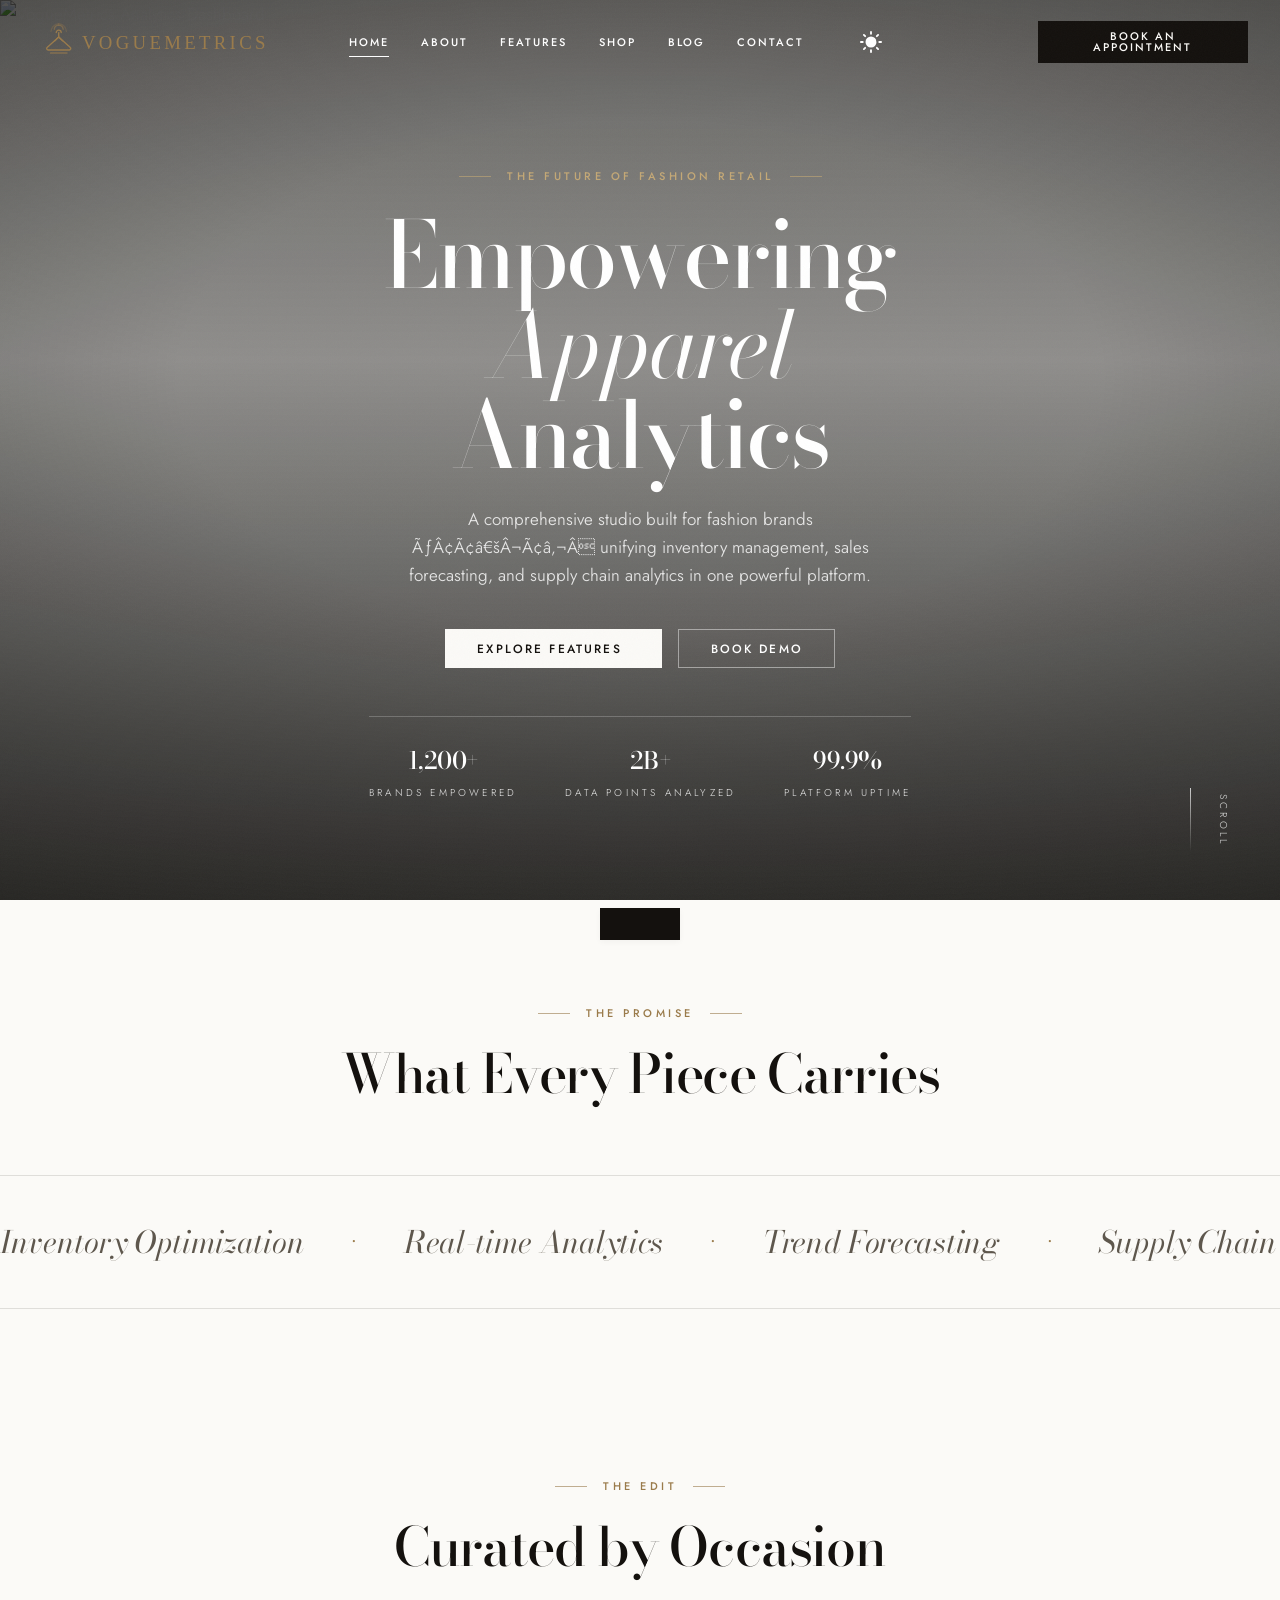
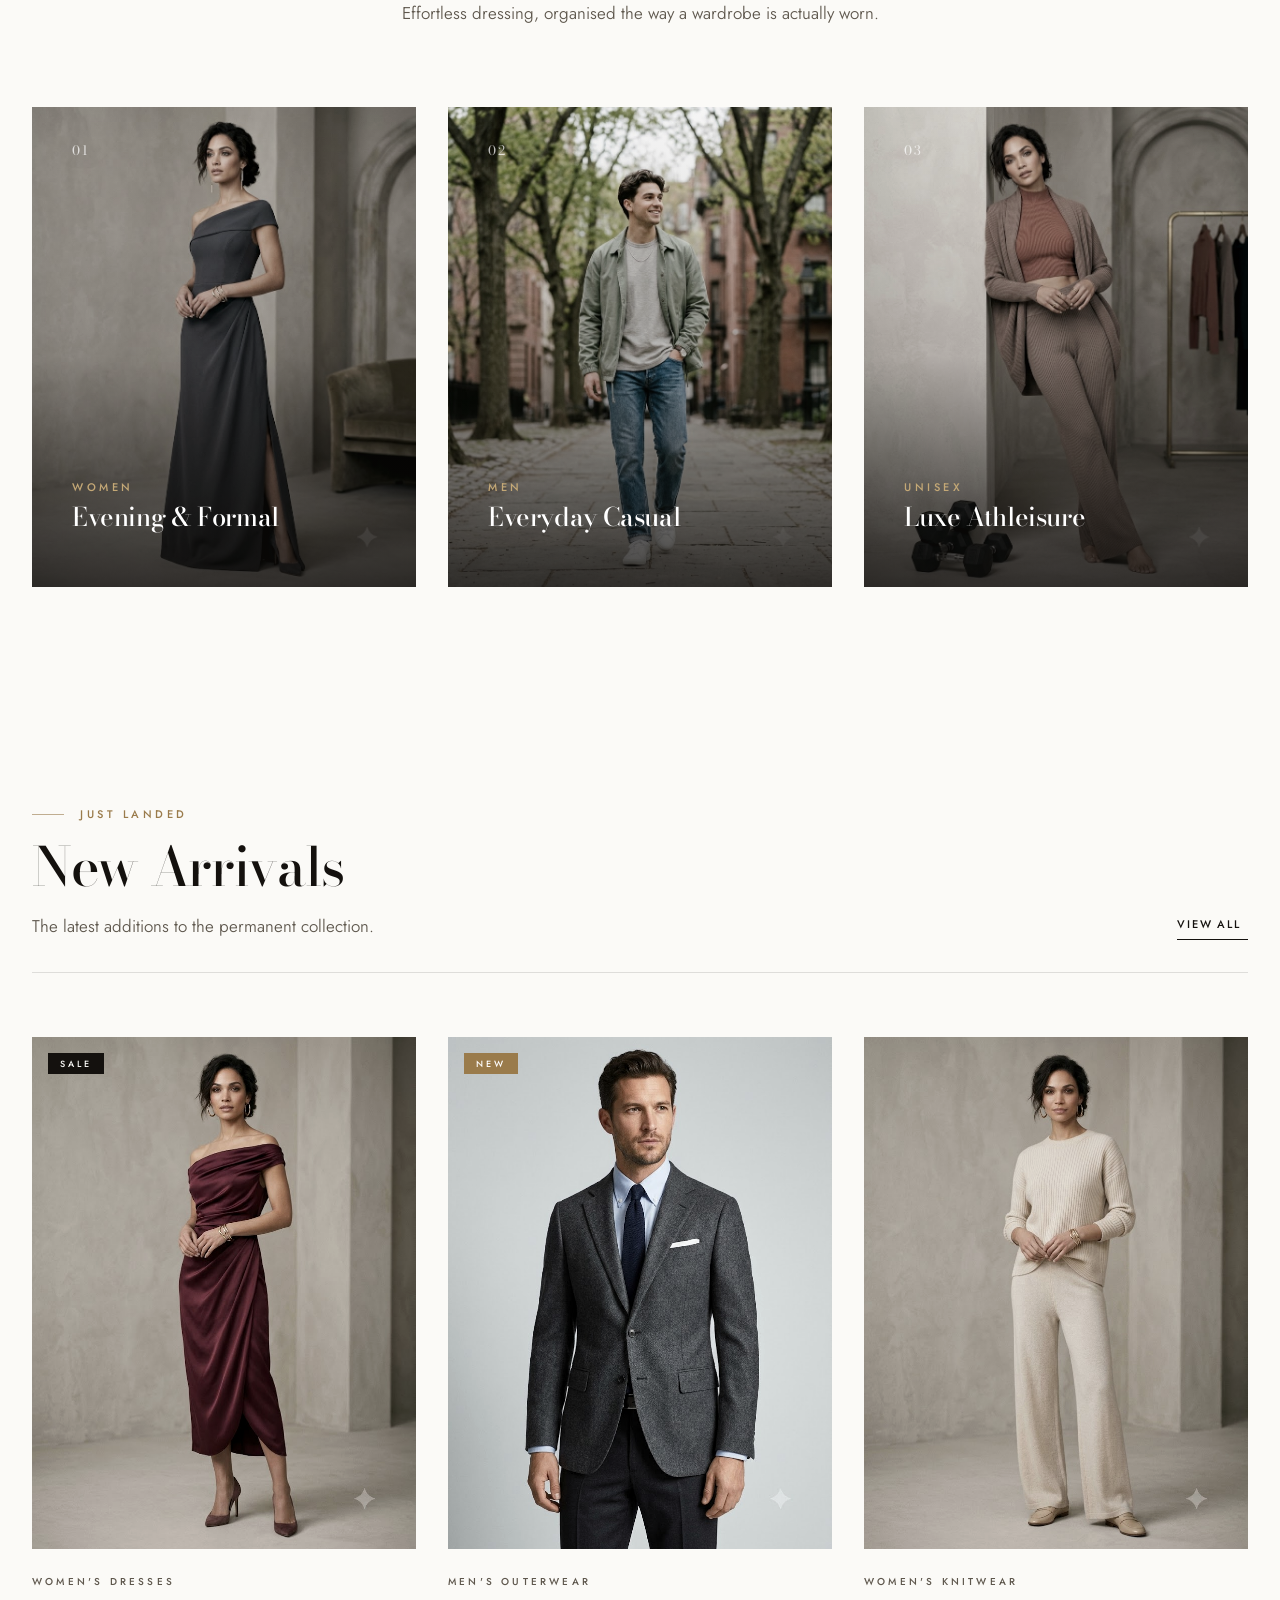
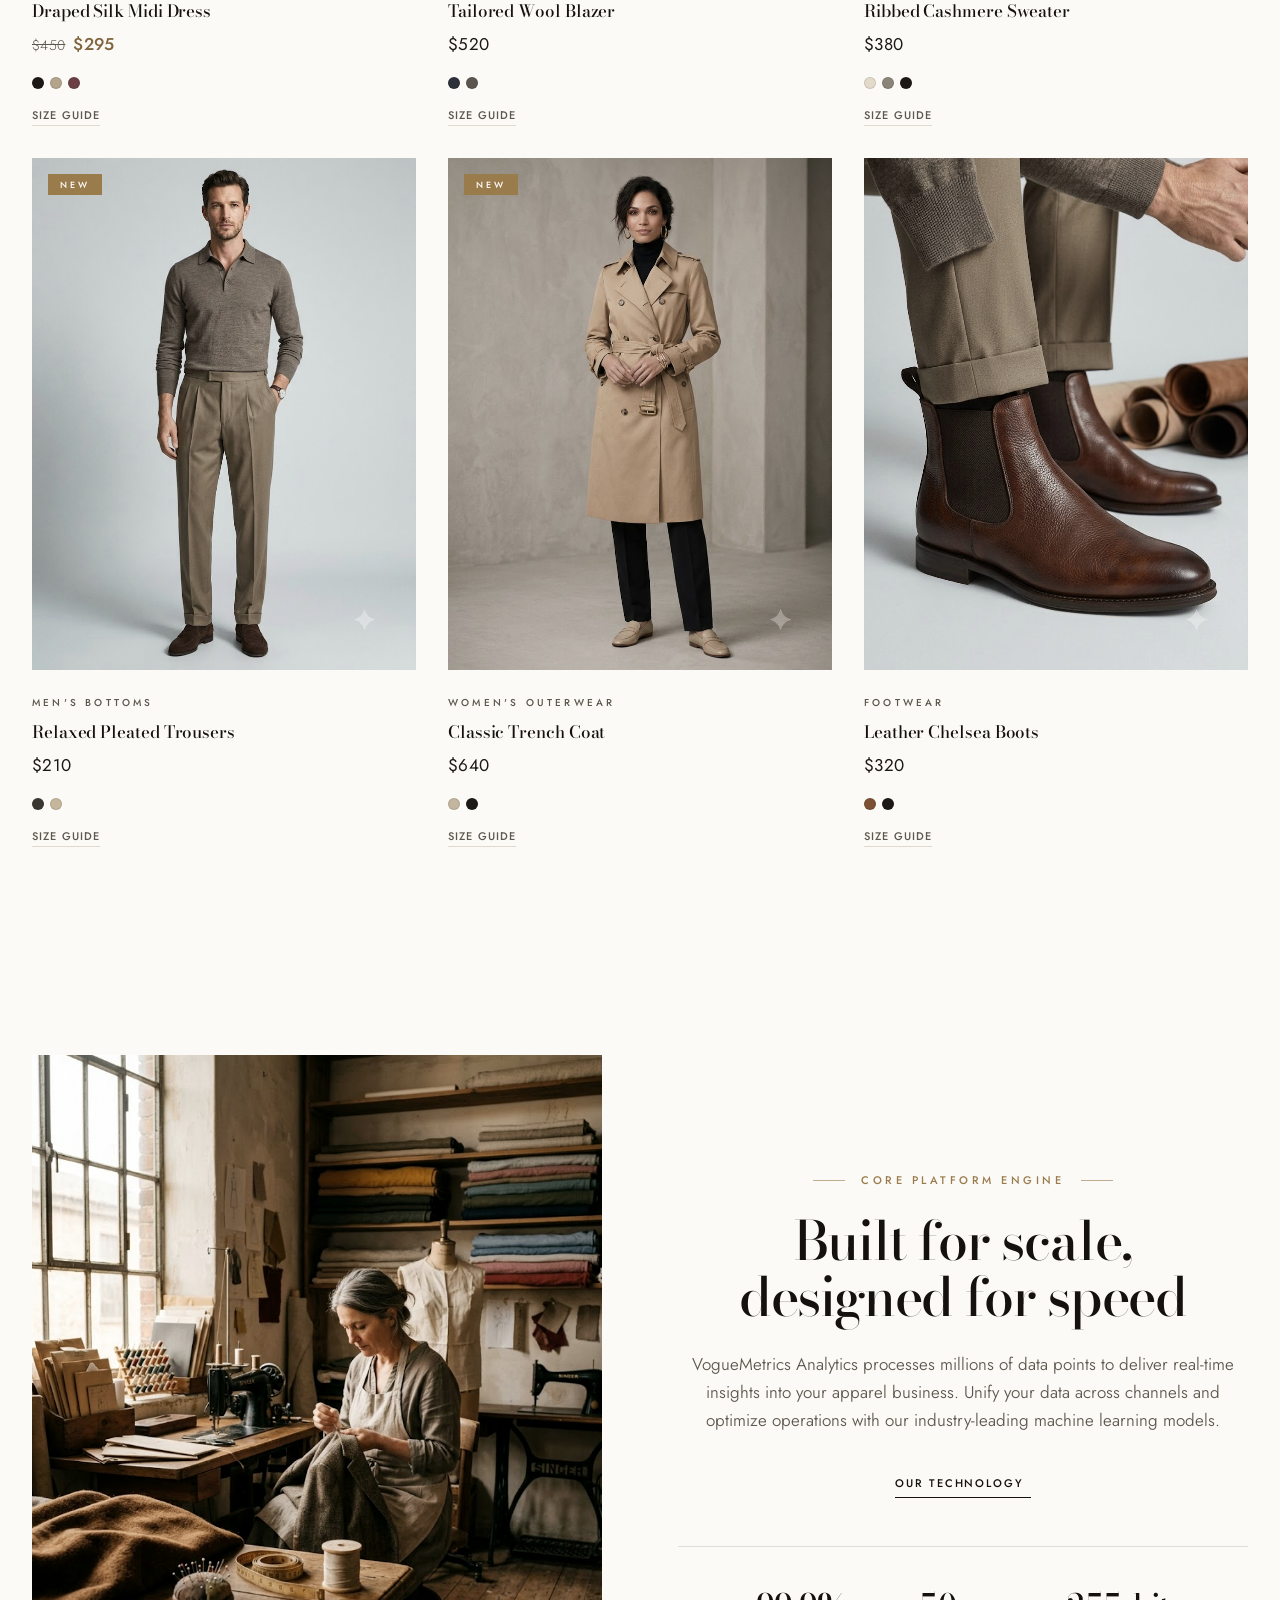
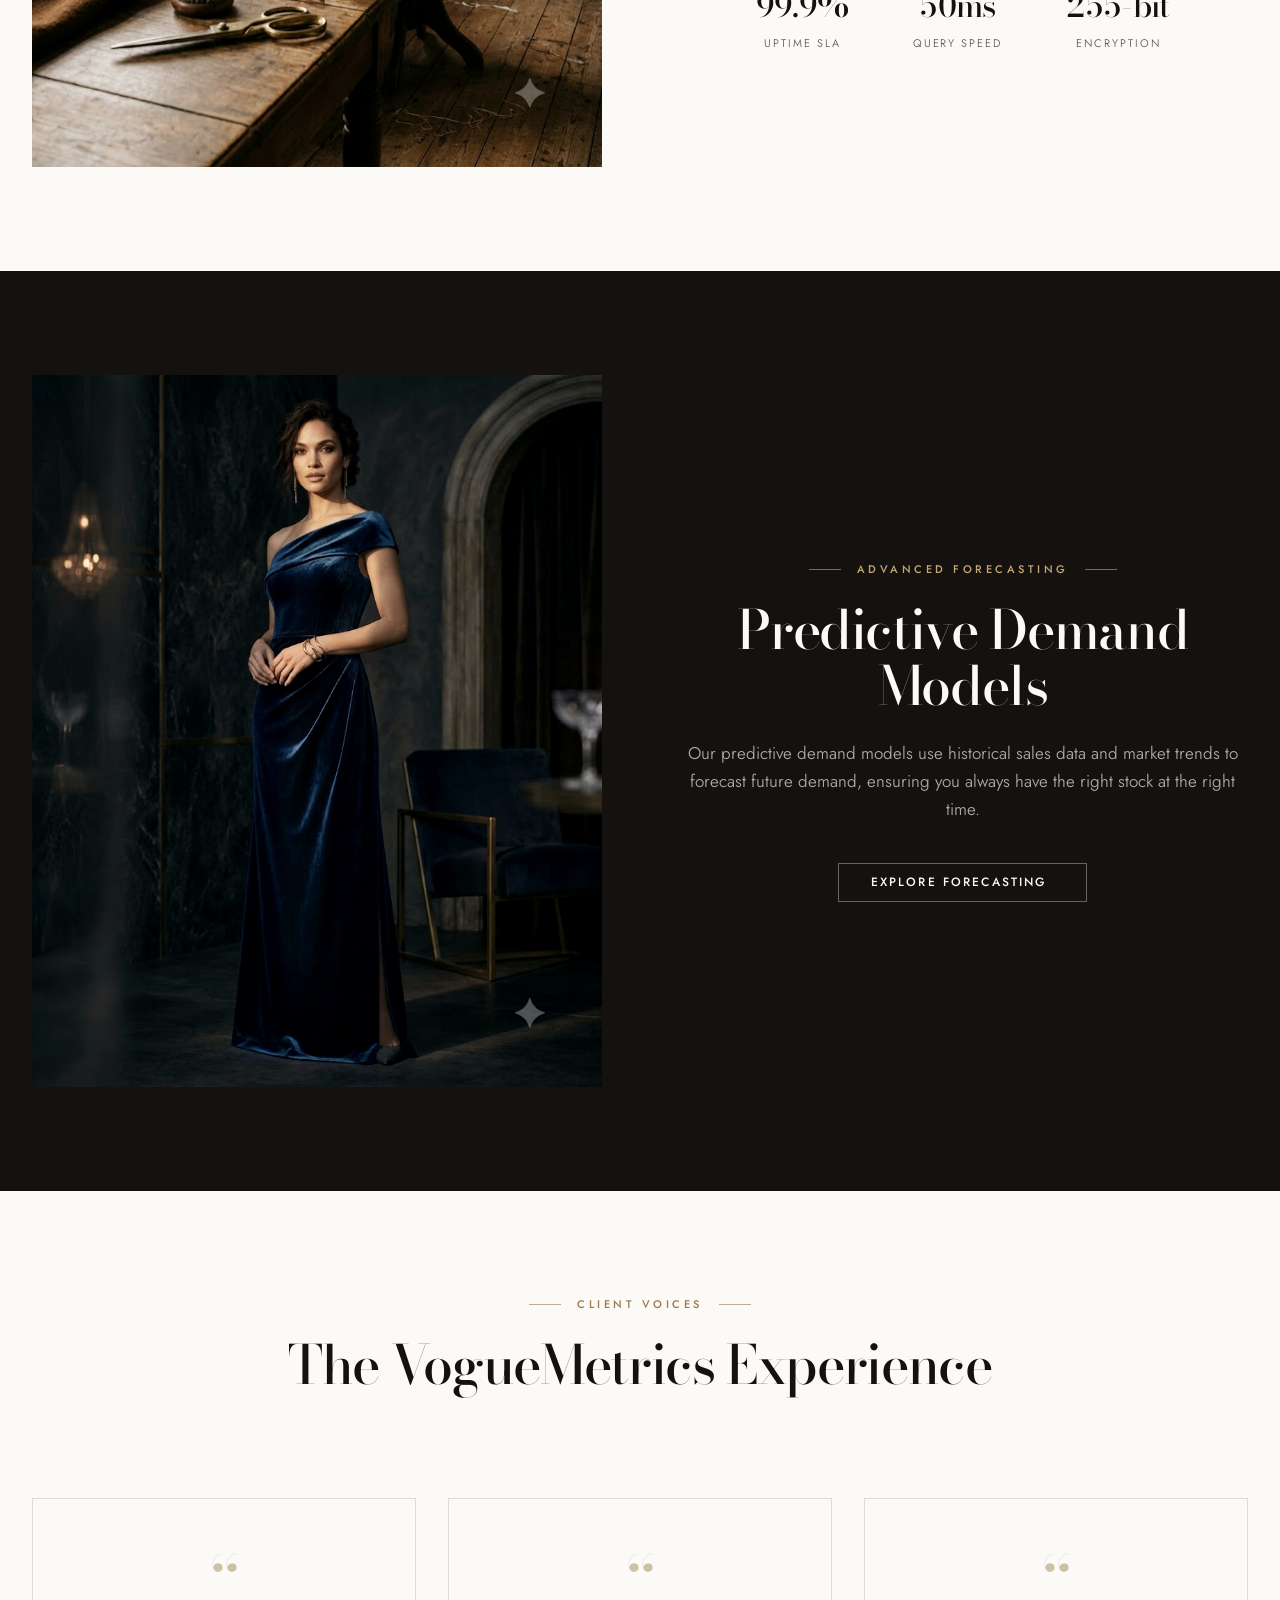
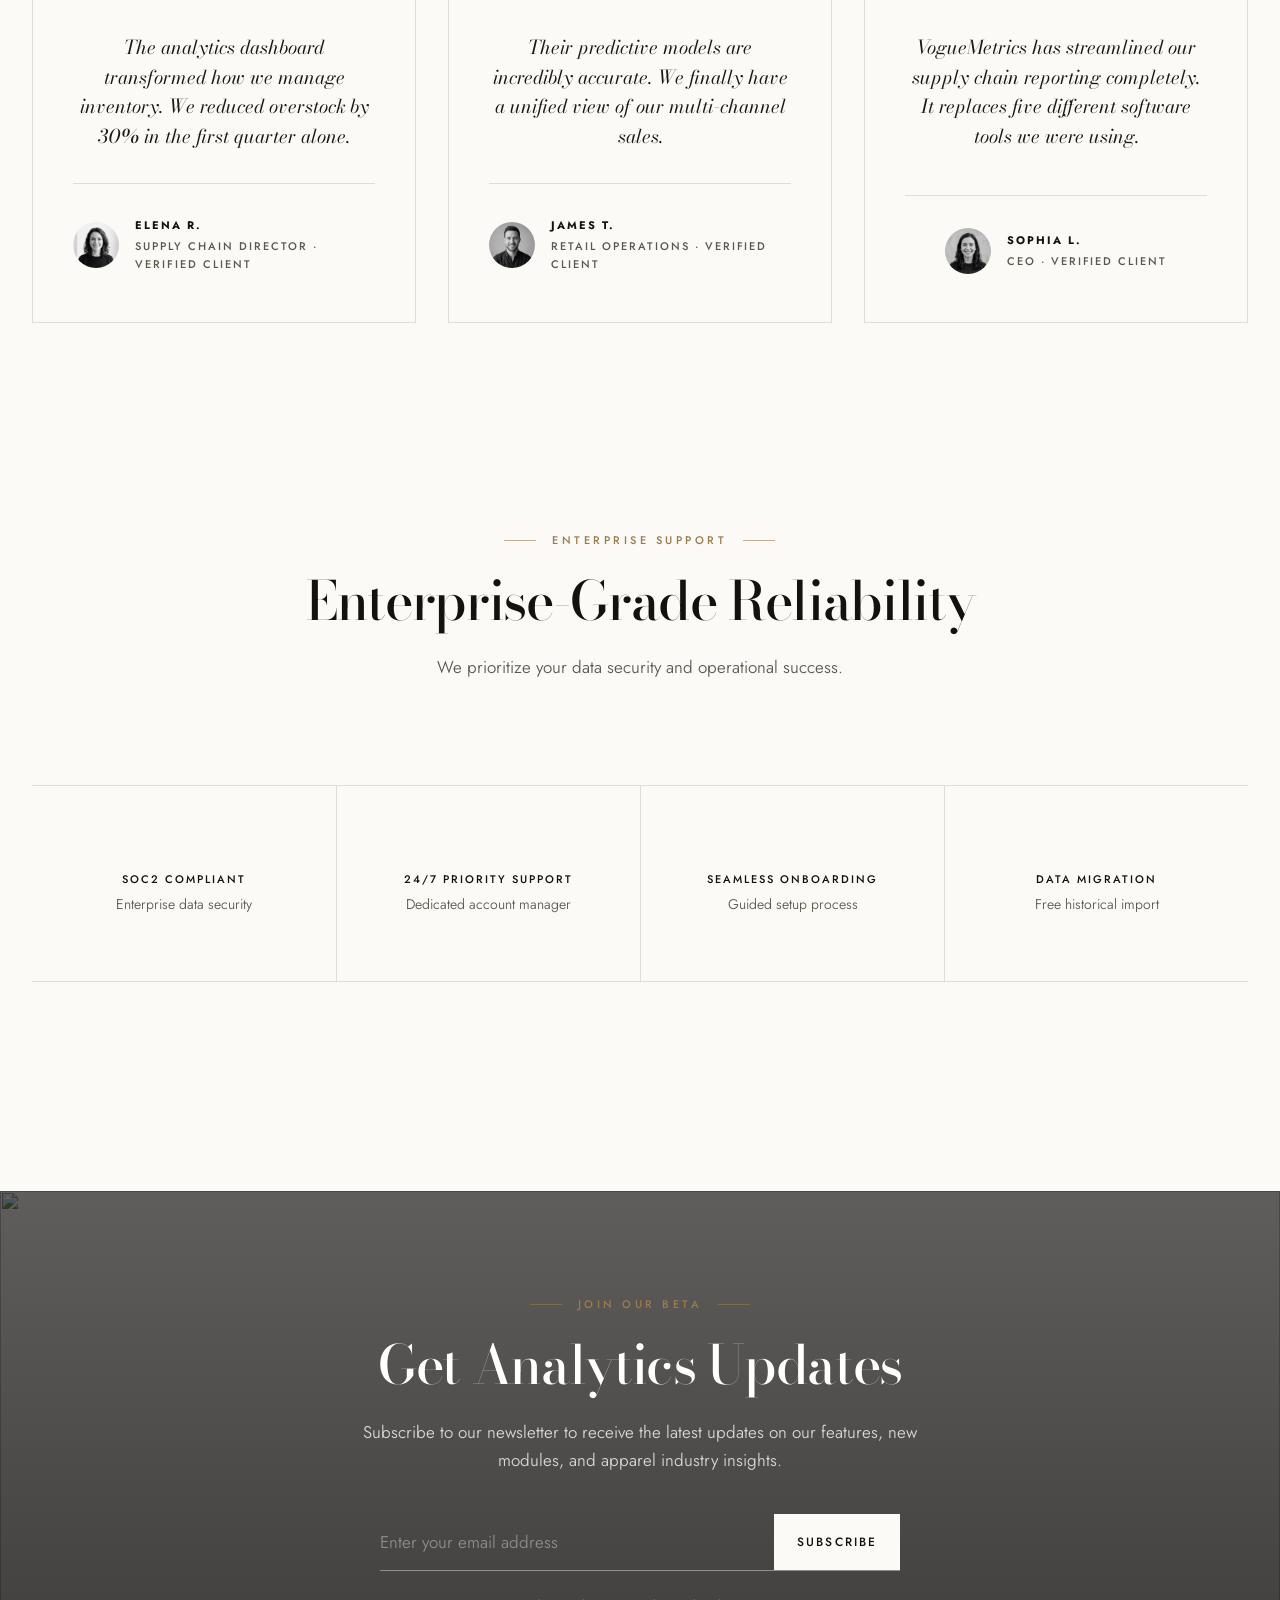
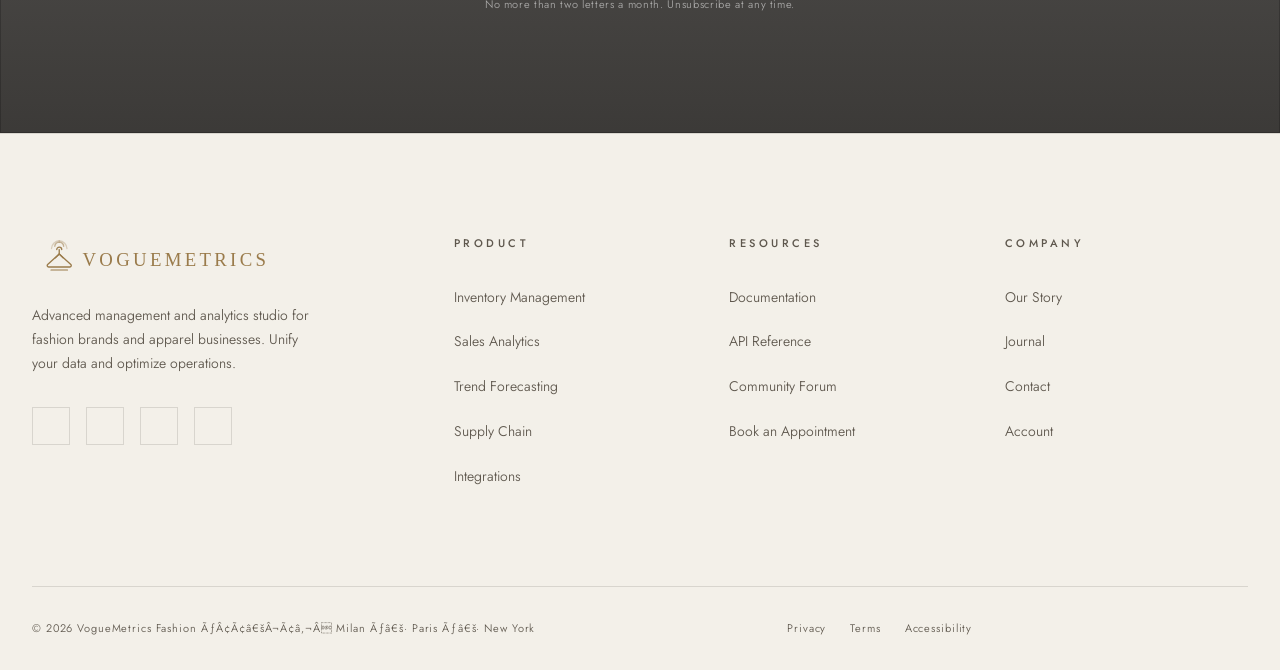
==== commit efc614f9: "Fix navbar icons, layout and contact page FAQ" ====
--- a/index.html
+++ b/index.html
@@ -1,4 +1,4 @@
-<!DOCTYPE html>
+﻿<!DOCTYPE html>
 <html lang="en" data-theme="light" dir="ltr">
 
 <head>
@@ -63,7 +63,7 @@
         <span class="drawer-meta">Appearance &amp; Direction</span>
       </div>
       <a href="contact.html#enquiry" class="btn btn-primary btn-full">Book an Appointment</a>
-      <p class="drawer-meta">Client Care â€” +1 800 555 0199</p>
+      <p class="drawer-meta">Client Care ÃƒÂ¢Ã¢â€šÂ¬Ã¢â‚¬Â +1 800 555 0199</p>
     </div>
   </aside>
 
@@ -81,6 +81,8 @@
       </nav>
       <div class="nav-actions">
         <button class="theme-toggle" aria-label="Toggle dark mode"></button>
+        <a href="favorites.html" class="nav-icon desk-only" aria-label="Favorites"><i class="ph ph-heart"></i></a>
+        <a href="cart.html" class="nav-icon" aria-label="Cart"><i class="ph ph-shopping-bag"></i></a>
         <a href="contact.html#enquiry" class="btn btn-sm btn-primary desk-only">Book an Appointment</a>
         <button class="hamburger" aria-label="Open menu"><i class="ph ph-list"></i></button>
       </div>
@@ -92,7 +94,7 @@
     <!-- ==================== HERO ==================== -->
     <section class="hero light-text">
       <div class="hero-media">
-        <img src="https://images.unsplash.com/photo-1551288049-bebda4e38f71?auto=format&fit=crop&q=80&w=2400"
+        <img src="https://images.unsplash.com/photo-1542744173-8e7e53415bb0?auto=format&fit=crop&q=80&w=2400"
           alt="VogueMetrics Analytics Dashboard" fetchpriority="high">
       </div>
       <div class="hero-overlay"></div>
@@ -108,7 +110,7 @@
           </h1>
 
           <p class="subtext hero-lede" data-reveal style="--reveal-delay:3">
-            A comprehensive studio built for fashion brands â€” unifying inventory management, sales forecasting, and supply chain analytics in one powerful platform.
+            A comprehensive studio built for fashion brands ÃƒÂ¢Ã¢â€šÂ¬Ã¢â‚¬Â unifying inventory management, sales forecasting, and supply chain analytics in one powerful platform.
           </p>
 
           <div class="hero-actions" data-reveal="fade">
@@ -418,32 +420,38 @@
       <div class="grid grid-3" id="testimonials-grid">
         <figure class="quote-card" data-reveal>
           <div class="quote-mark" aria-hidden="true">&ldquo;</div>
-          <div class="quote-stars" aria-label="5 out of 5 stars">â˜…â˜…â˜…â˜…â˜…</div>
+          <div class="quote-stars" aria-label="5 out of 5 stars">
+            <i class="ph-fill ph-star"></i><i class="ph-fill ph-star"></i><i class="ph-fill ph-star"></i><i class="ph-fill ph-star"></i><i class="ph-fill ph-star"></i>
+          </div>
           <blockquote>The analytics dashboard transformed how we manage inventory. We reduced overstock by 30% in the first quarter alone.</blockquote>
           <figcaption class="quote-author">
             <img class="quote-avatar" src="assets/images/avatar-elena-r.jpg" alt="Elena R." loading="lazy">
-            <span><strong>Elena R.</strong>Supply Chain Director Â· Verified Client</span>
+            <span><strong>Elena R.</strong>Supply Chain Director &middot; Verified Client</span>
           </figcaption>
         </figure>
 
         <figure class="quote-card" data-reveal style="--reveal-delay:1">
           <div class="quote-mark" aria-hidden="true">&ldquo;</div>
-          <div class="quote-stars" aria-label="5 out of 5 stars">â˜…â˜…â˜…â˜…â˜…</div>
+          <div class="quote-stars" aria-label="5 out of 5 stars">
+            <i class="ph-fill ph-star"></i><i class="ph-fill ph-star"></i><i class="ph-fill ph-star"></i><i class="ph-fill ph-star"></i><i class="ph-fill ph-star"></i>
+          </div>
           <blockquote>Their predictive models are incredibly accurate. We finally have a unified view of our multi-channel sales.</blockquote>
           <figcaption class="quote-author">
             <img class="quote-avatar" src="assets/images/avatar-james-t.jpg" alt="James T." loading="lazy">
-            <span><strong>James T.</strong>Retail Operations Â· Verified Client</span>
+            <span><strong>James T.</strong>Retail Operations &middot; Verified Client</span>
           </figcaption>
         </figure>
 
         <figure class="quote-card" data-reveal style="--reveal-delay:2">
           <div class="quote-mark" aria-hidden="true">&ldquo;</div>
-          <div class="quote-stars" aria-label="5 out of 5 stars">â˜…â˜…â˜…â˜…â˜…</div>
+          <div class="quote-stars" aria-label="5 out of 5 stars">
+            <i class="ph-fill ph-star"></i><i class="ph-fill ph-star"></i><i class="ph-fill ph-star"></i><i class="ph-fill ph-star"></i><i class="ph-fill ph-star"></i>
+          </div>
           <blockquote>VogueMetrics has streamlined our supply chain reporting completely. It replaces five different software tools we were using.
           </blockquote>
           <figcaption class="quote-author">
             <img class="quote-avatar" src="assets/images/avatar-sophia-l.jpg" alt="Sophia L." loading="lazy">
-            <span><strong>Sophia L.</strong>CEO Â· Verified Client</span>
+            <span><strong>Sophia L.</strong>CEO &middot; Verified Client</span>
           </figcaption>
         </figure>
       </div>
@@ -548,7 +556,7 @@
         </div>
       </div>
       <div class="footer-bottom">
-        <span>&copy; 2026 VogueMetrics Fashion â€” Milan Â· Paris Â· New York</span>
+        <span>&copy; 2026 VogueMetrics Fashion ÃƒÂ¢Ã¢â€šÂ¬Ã¢â‚¬Â Milan Ãƒâ€š&middot; Paris Ãƒâ€š&middot; New York</span>
         <nav>
           <a href="#">Privacy</a>
           <a href="#">Terms</a>
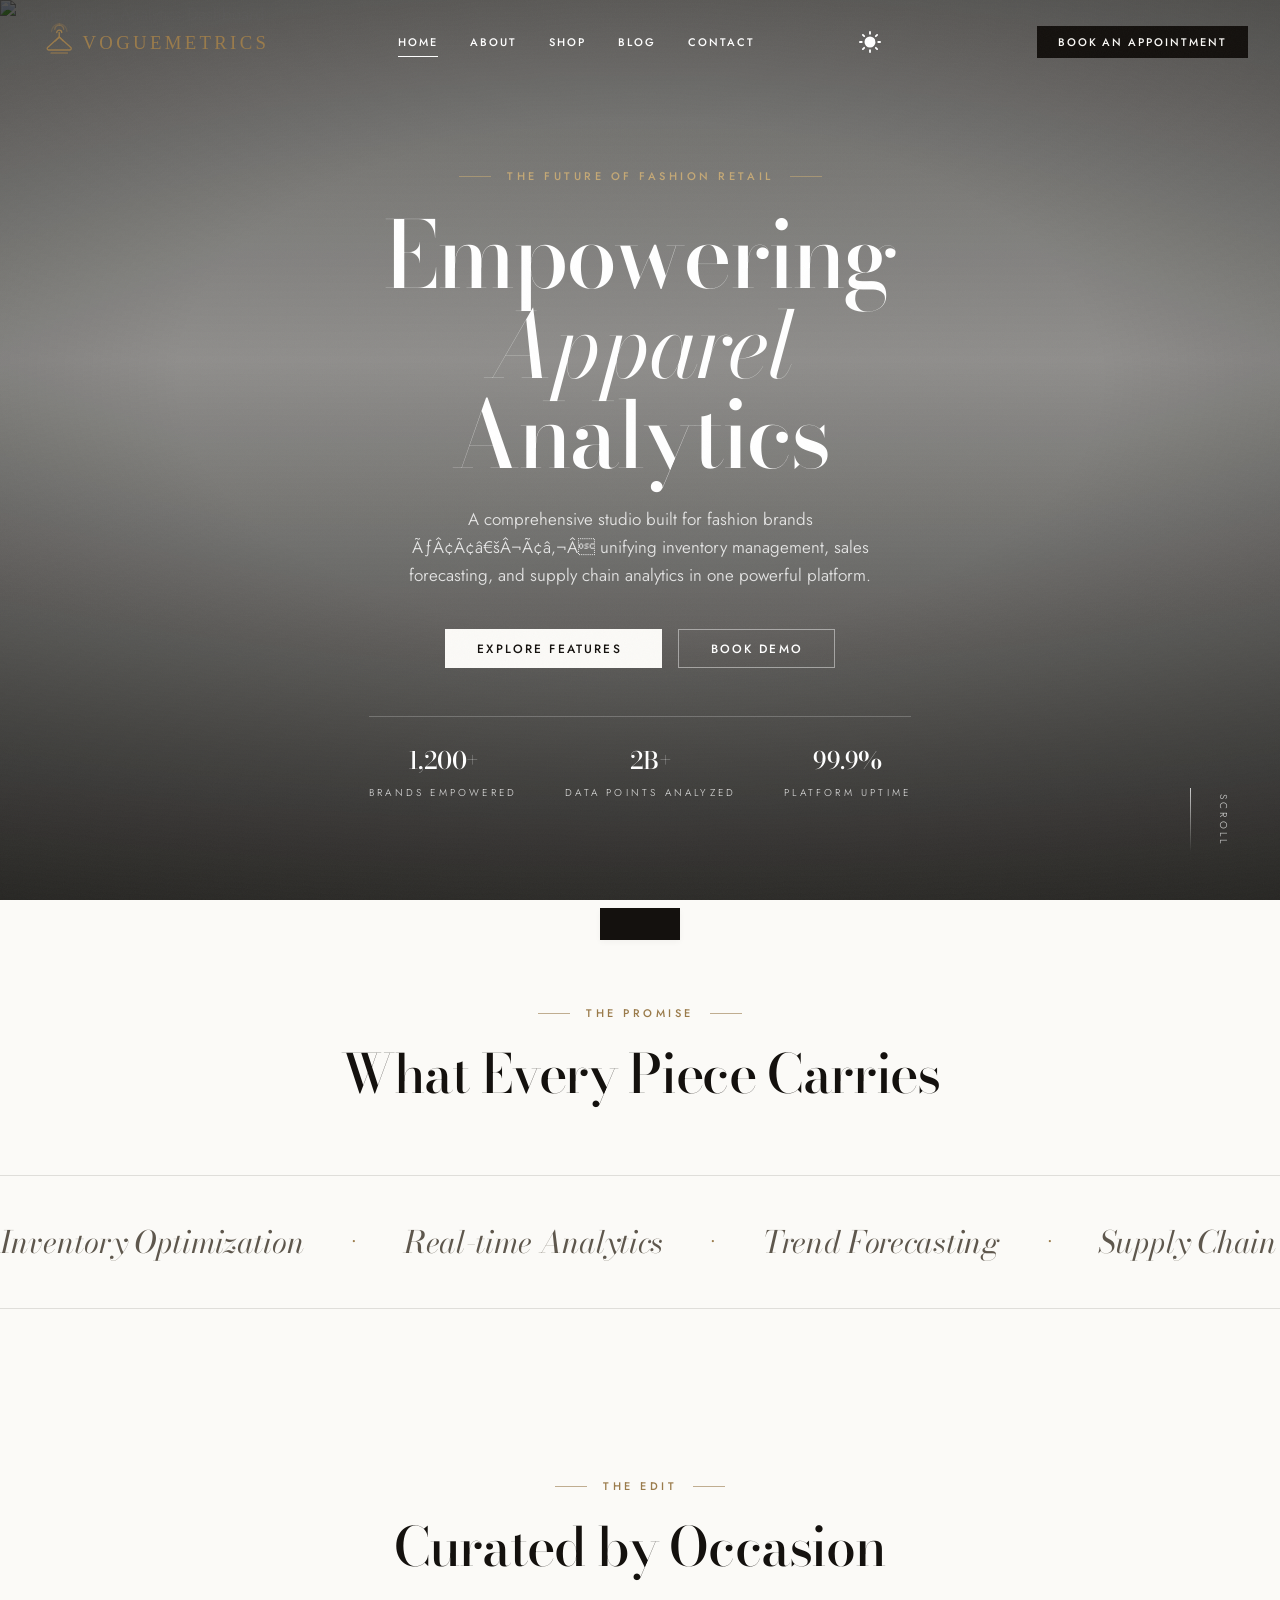
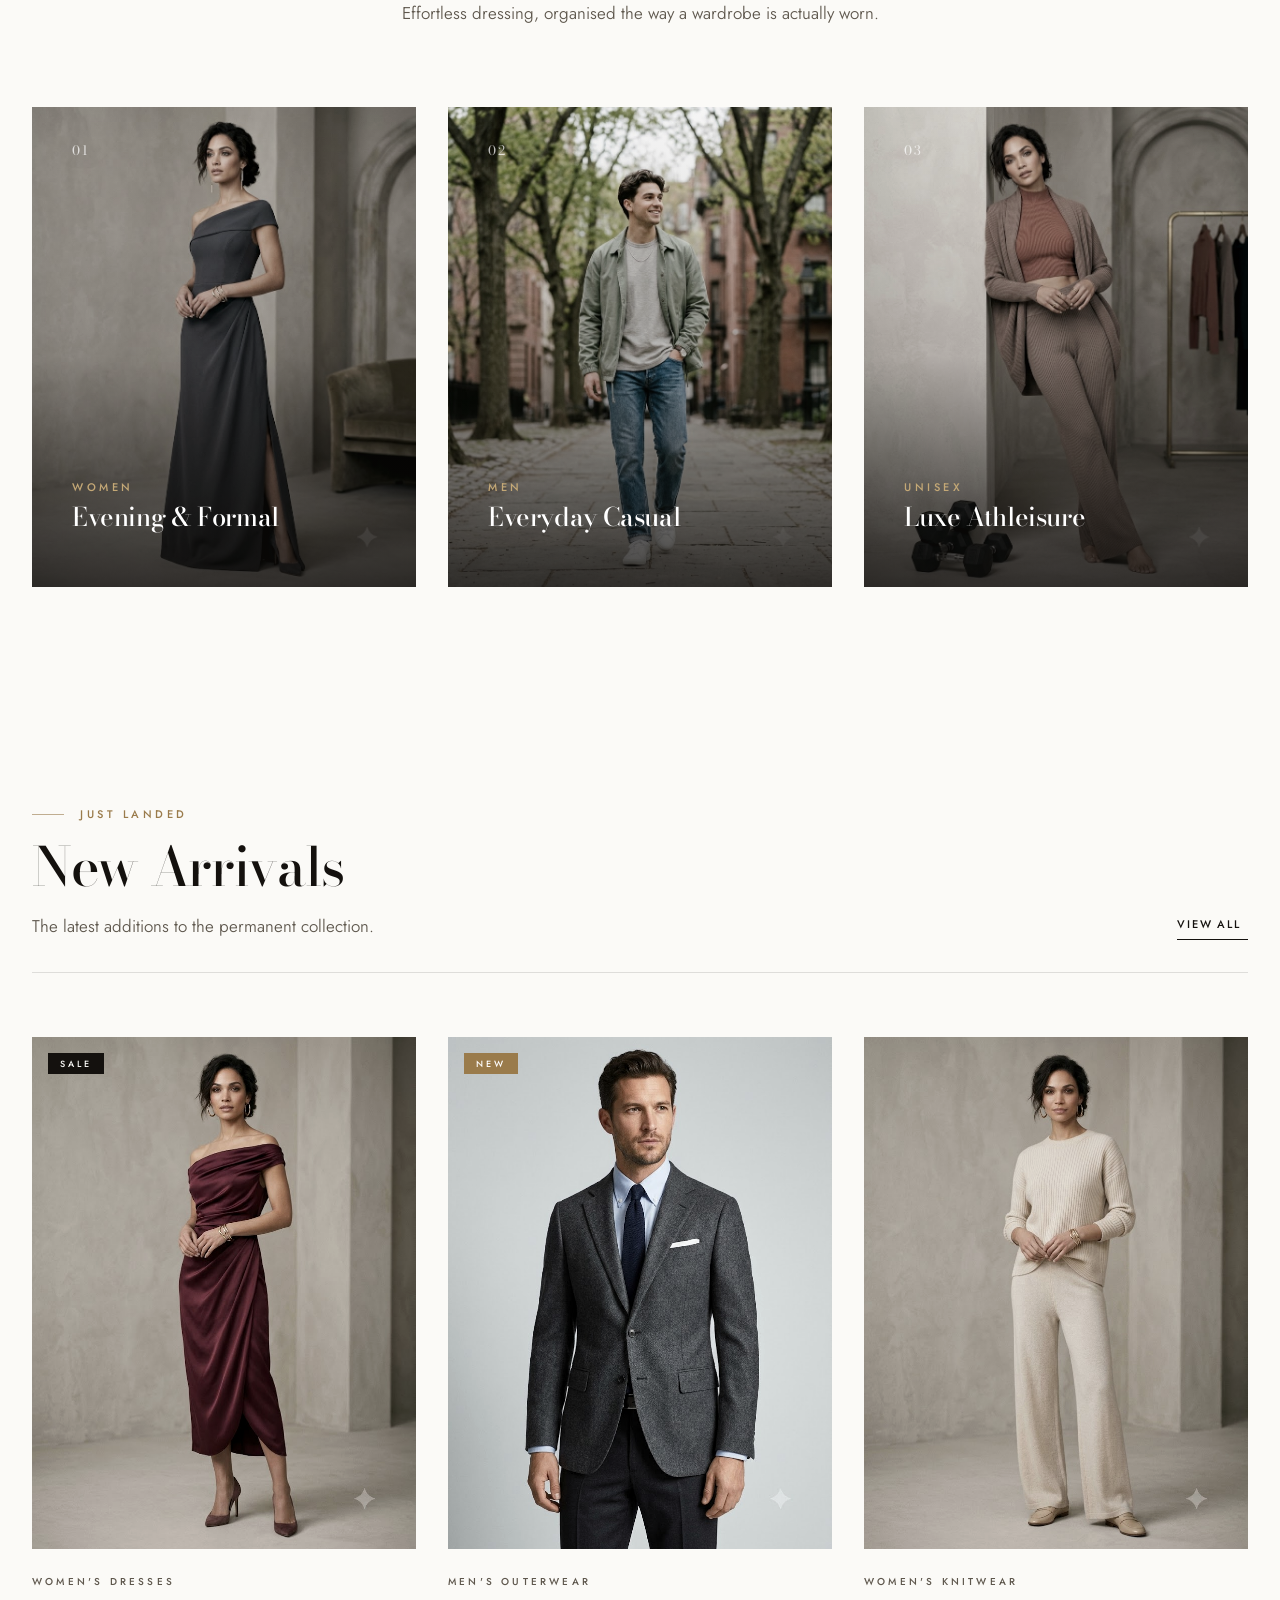
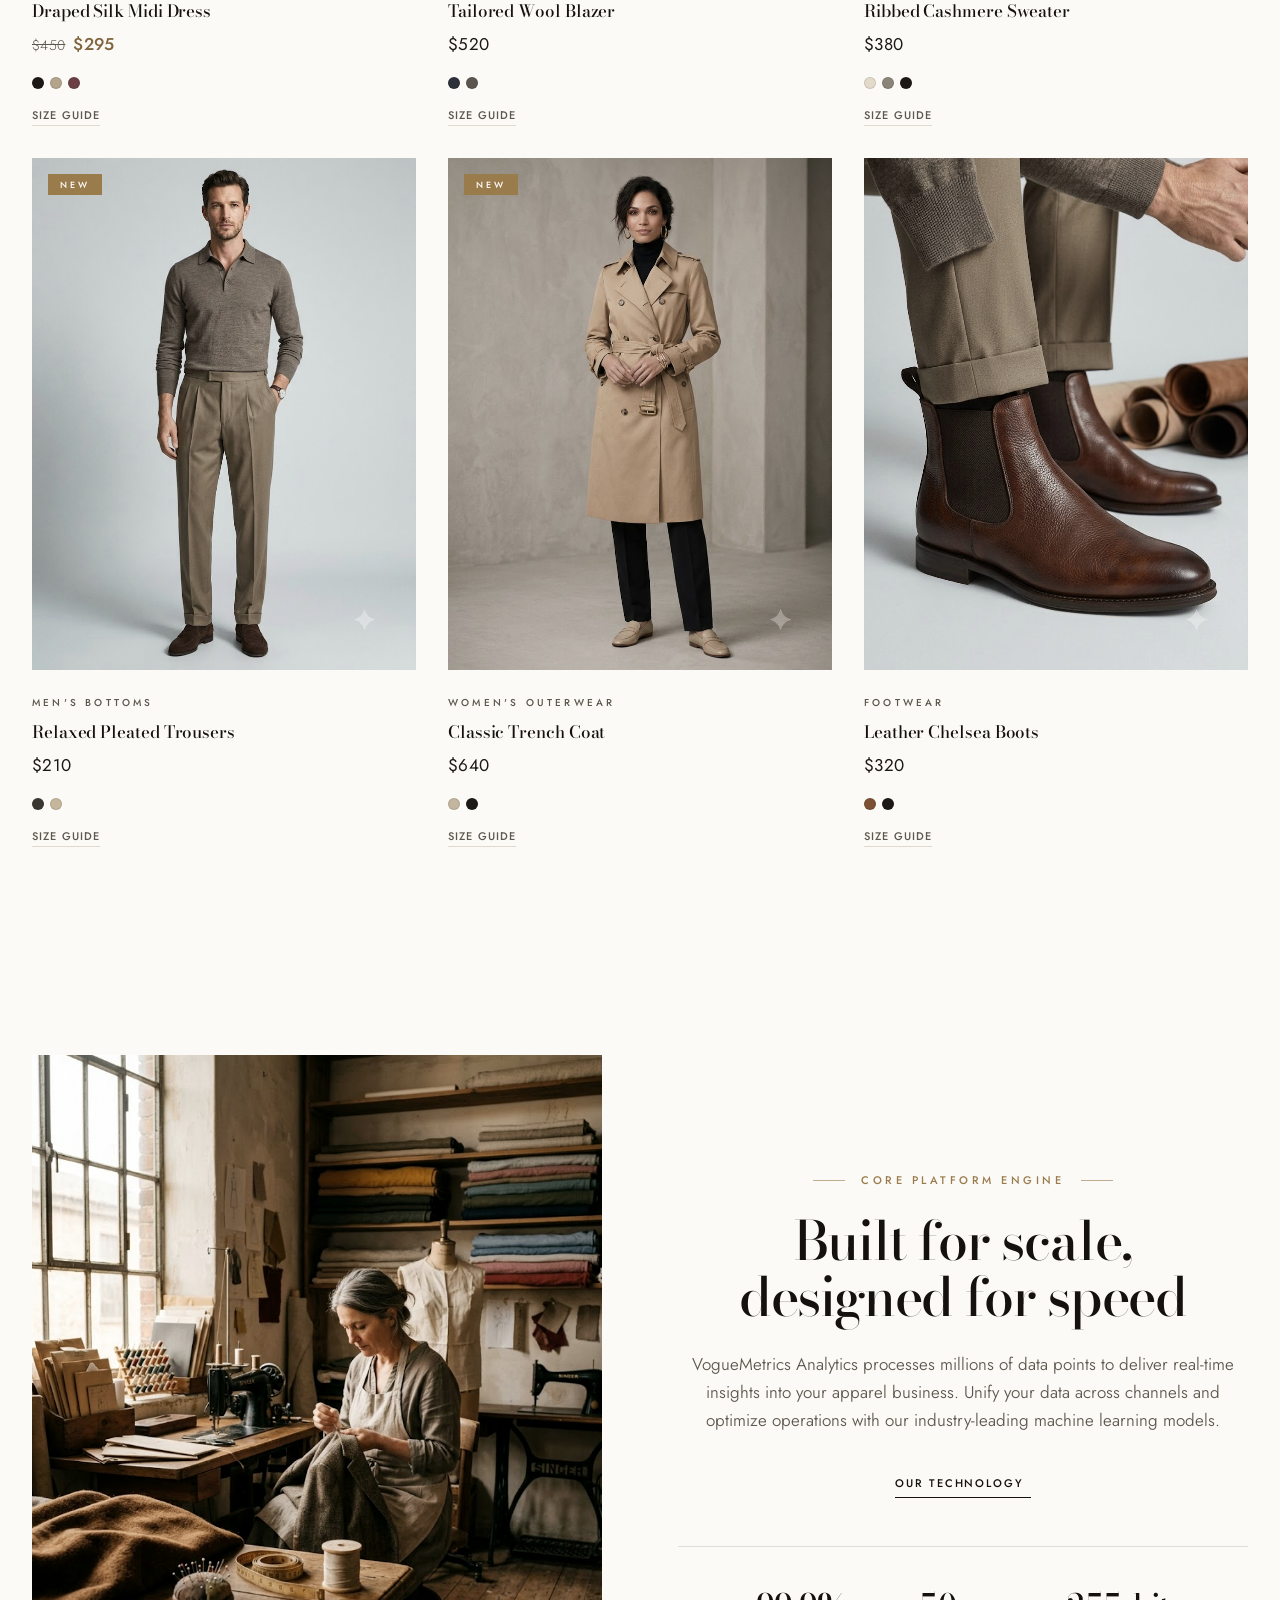
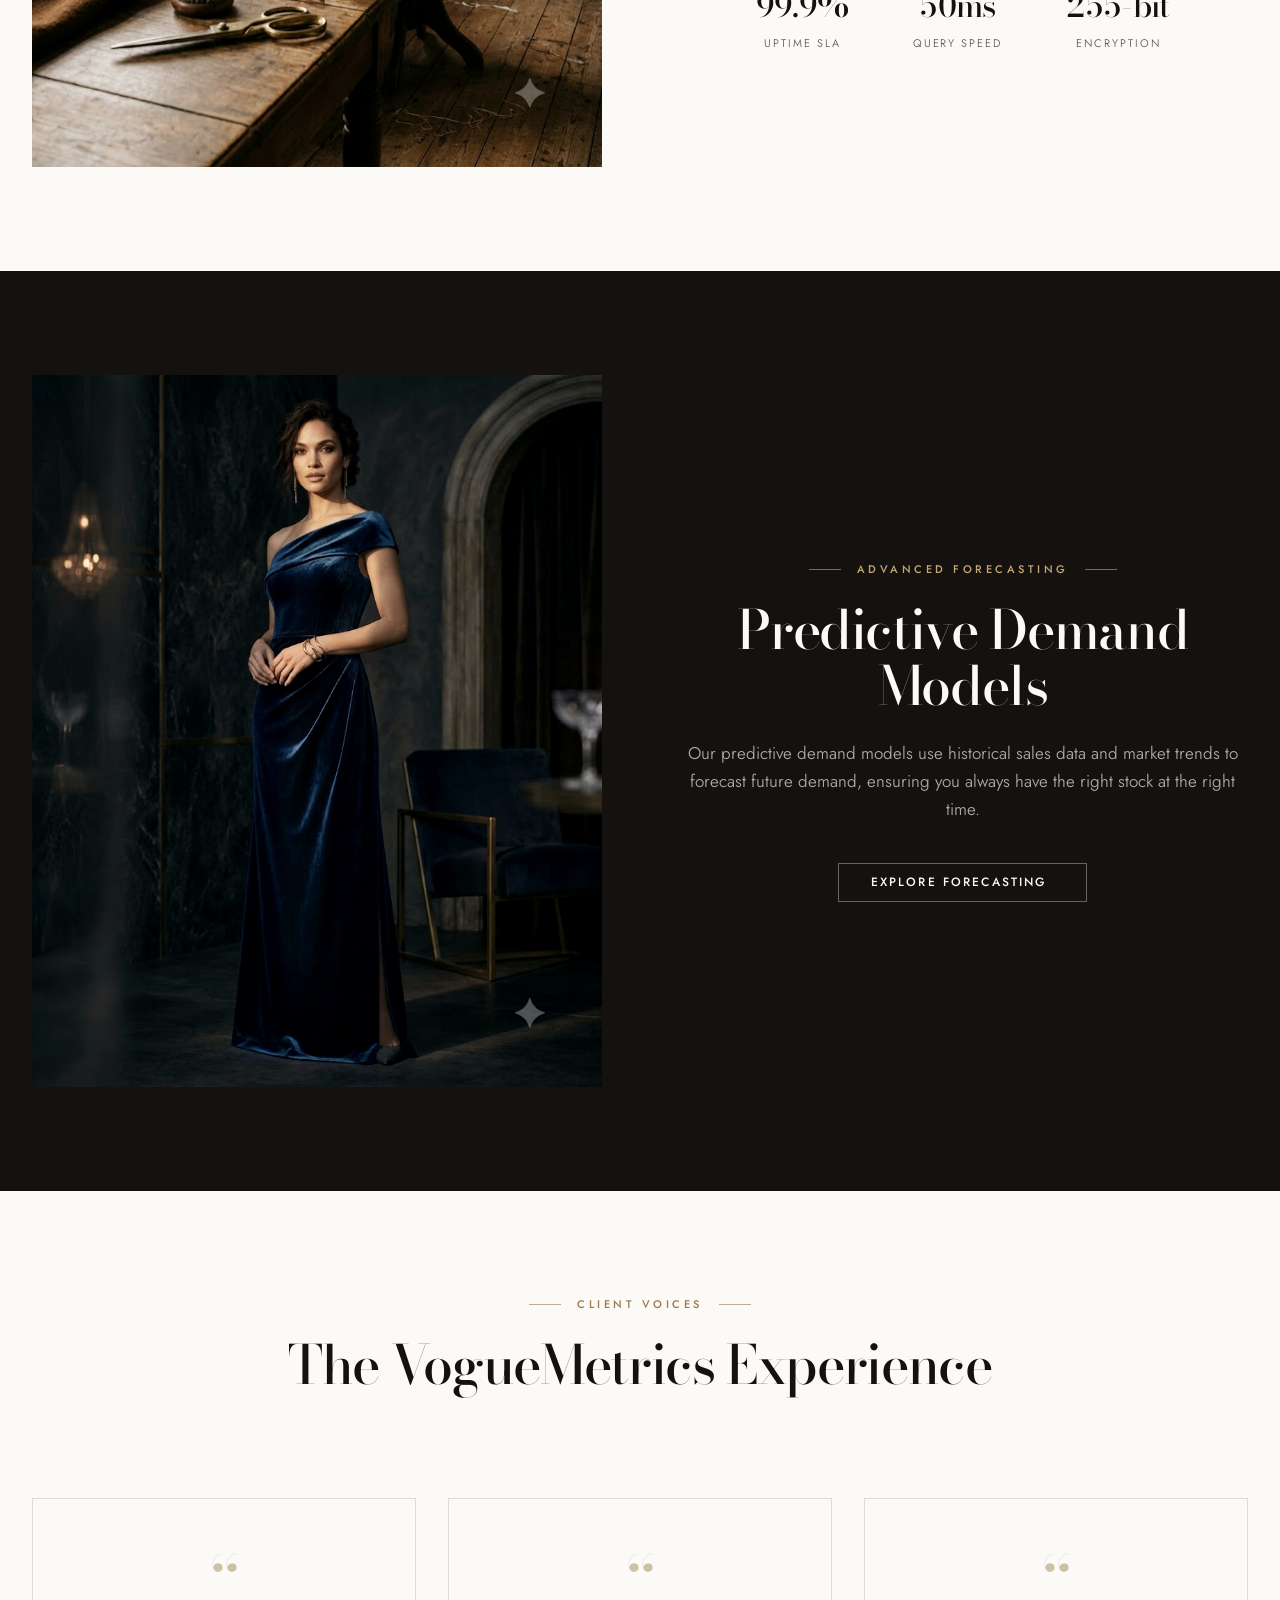
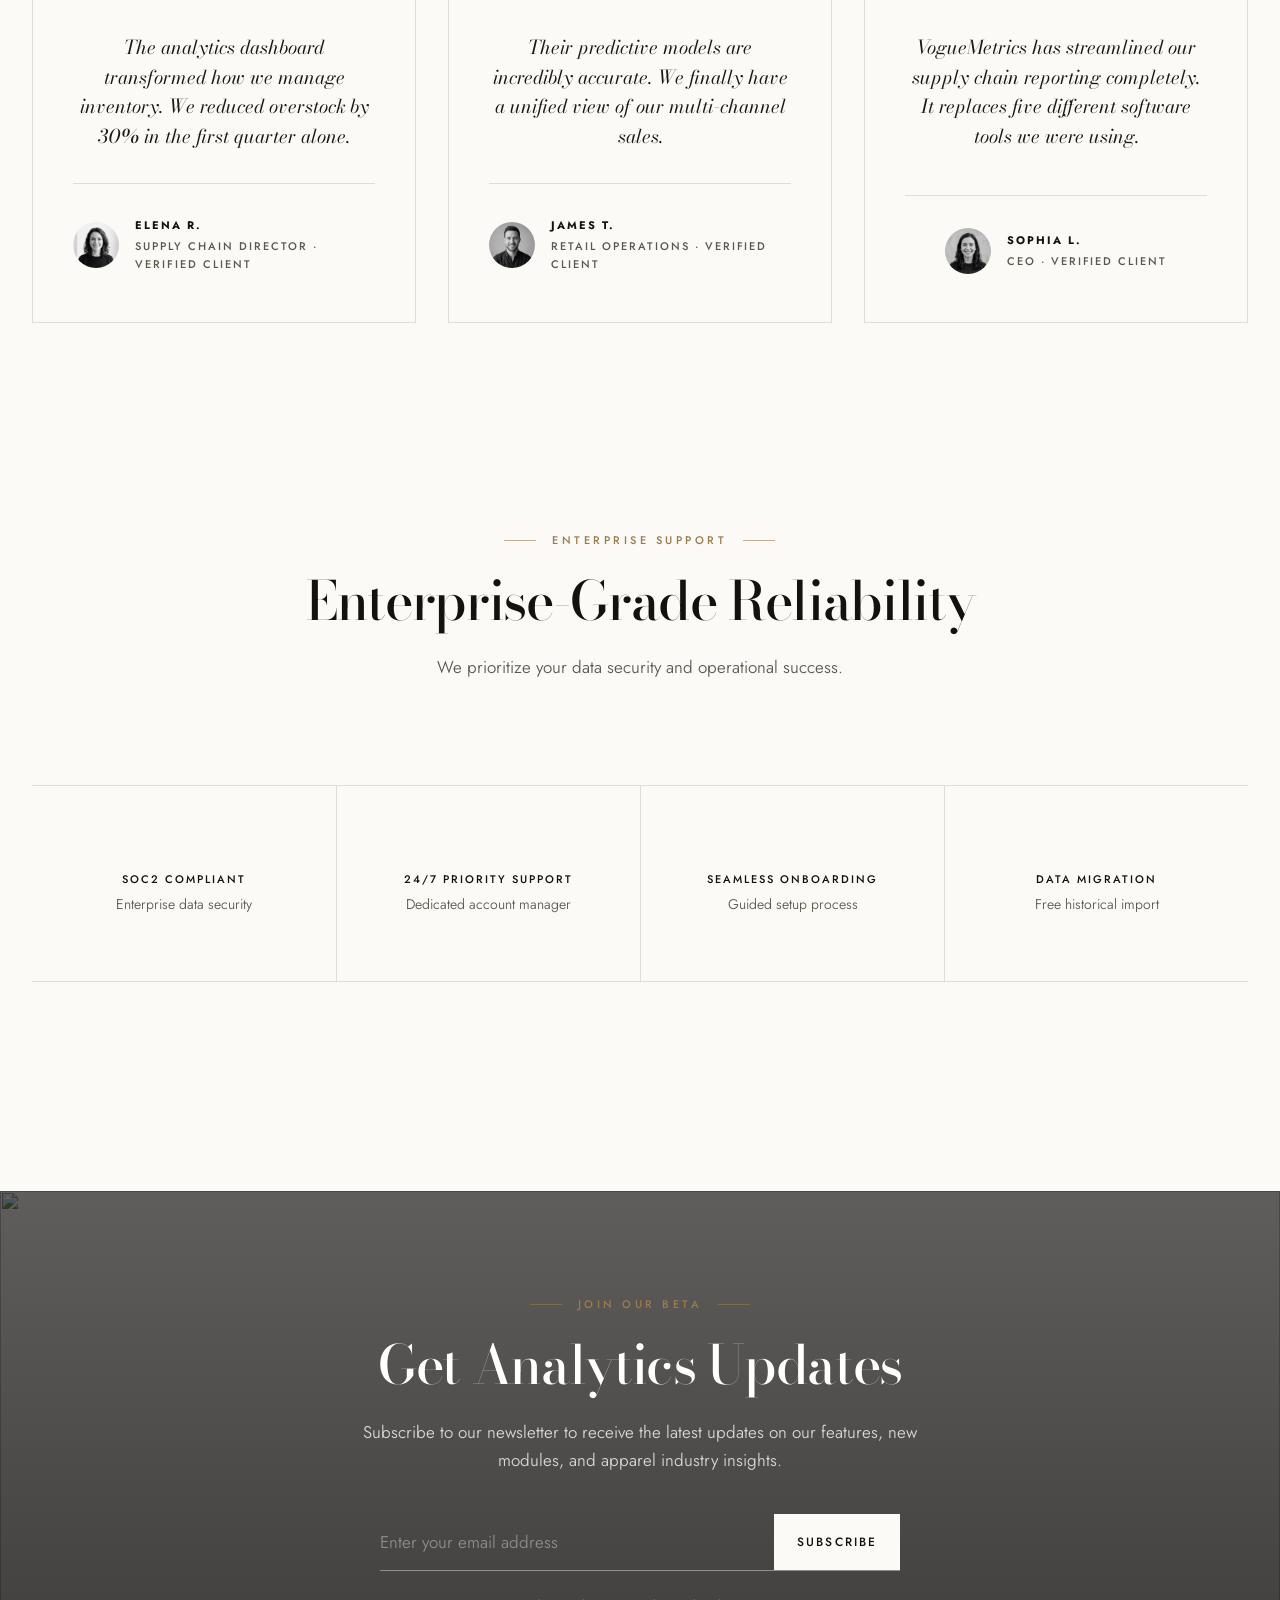
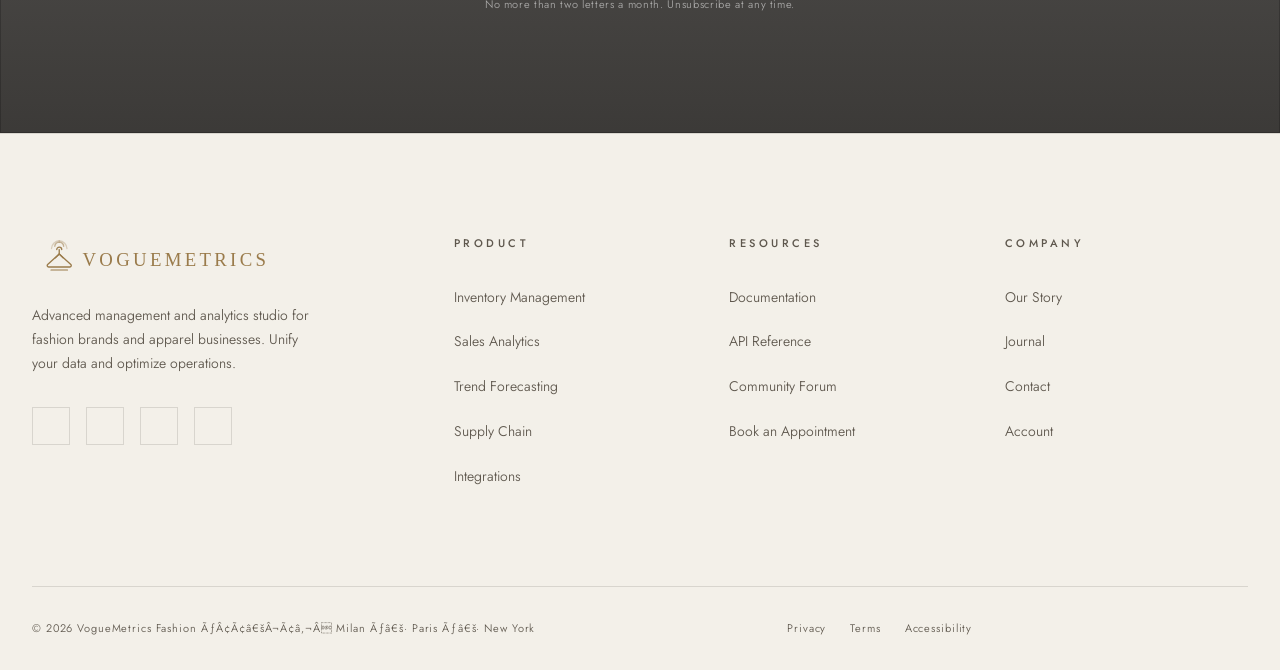
==== commit 2a744015: "Remove features.html and remove features link from navigation across all pages" ====
--- a/index.html
+++ b/index.html
@@ -52,7 +52,6 @@
     <nav class="drawer-links">
       <a href="index.html" class="active">Home</a>
       <a href="about.html">About</a>
-      <a href="features.html">Features</a>
       <a href="shop.html">Shop</a>
       <a href="blog.html">Blog</a>
       <a href="contact.html">Contact</a>
@@ -74,7 +73,6 @@
       <nav class="nav-links" aria-label="Primary">
         <a href="index.html" class="active">Home</a>
         <a href="about.html">About</a>
-        <a href="features.html">Features</a>
         <a href="shop.html">Shop</a>
         <a href="blog.html">Blog</a>
         <a href="contact.html">Contact</a>
